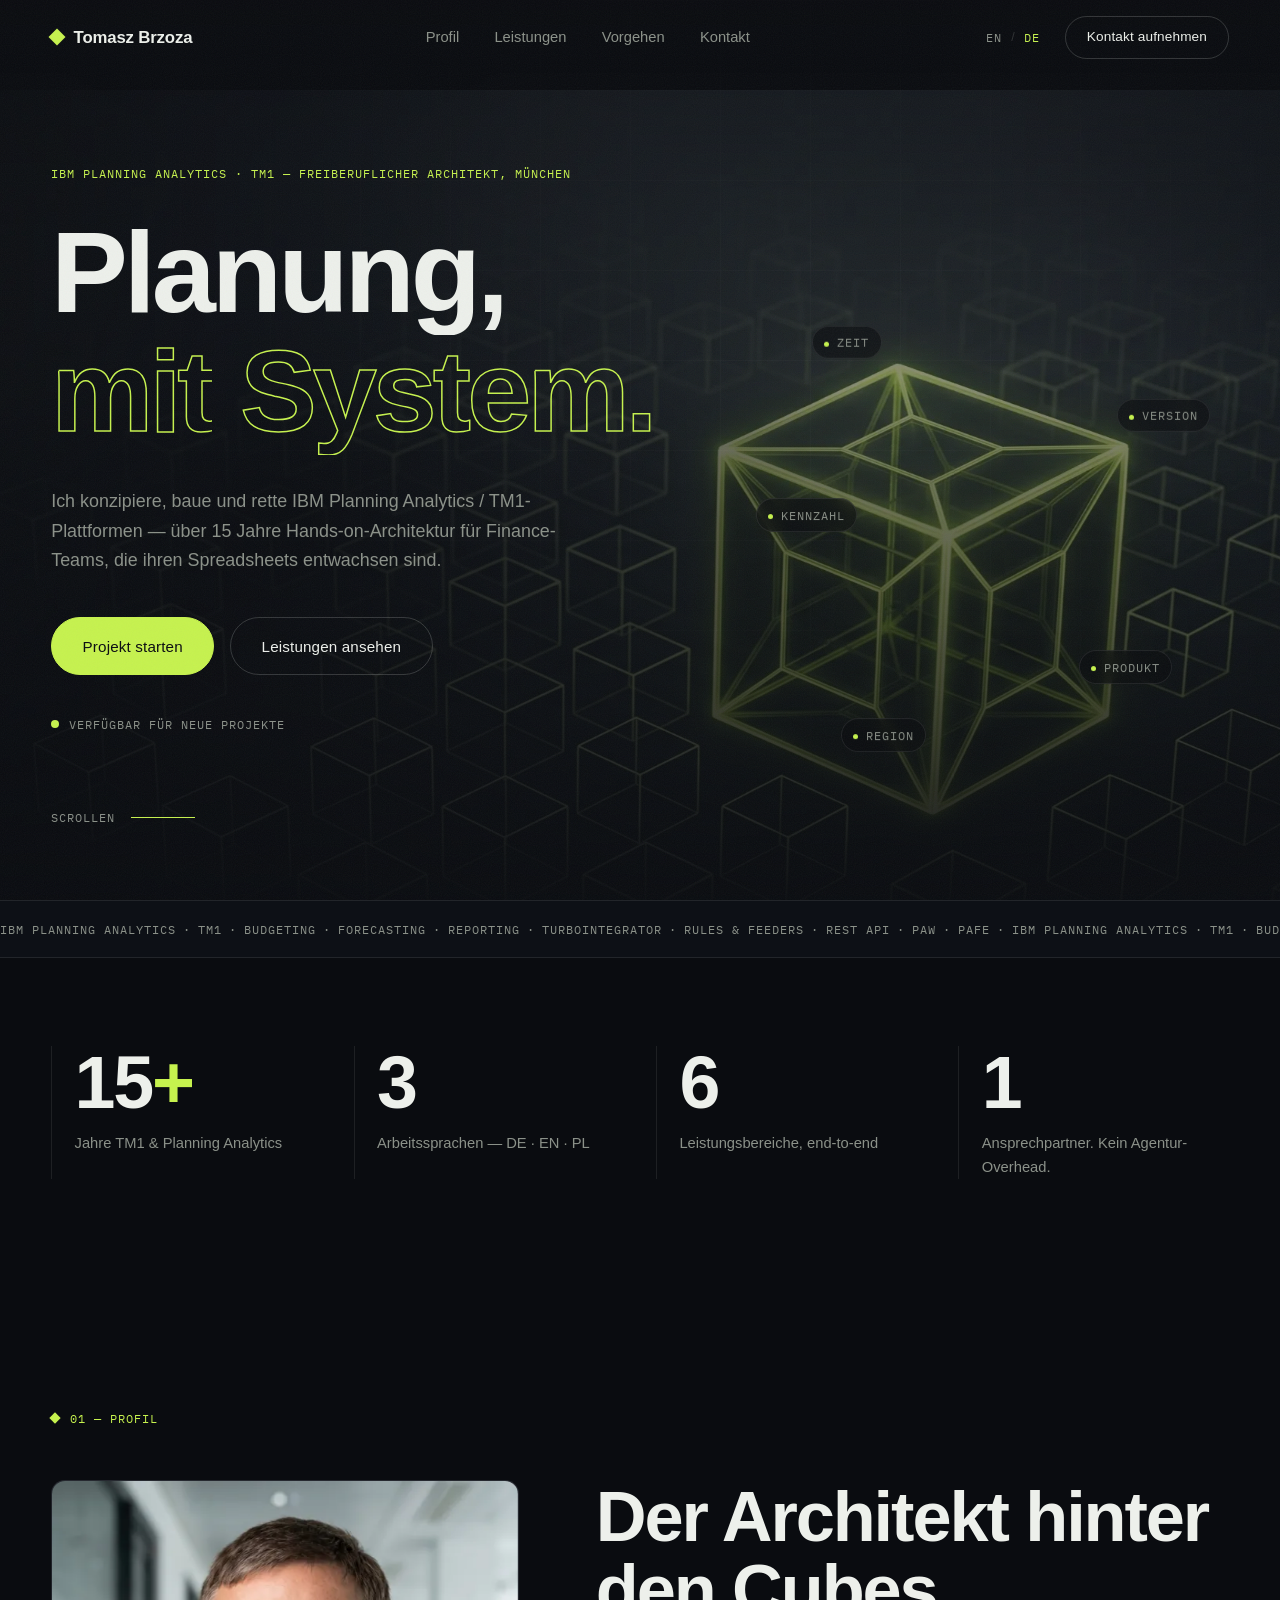
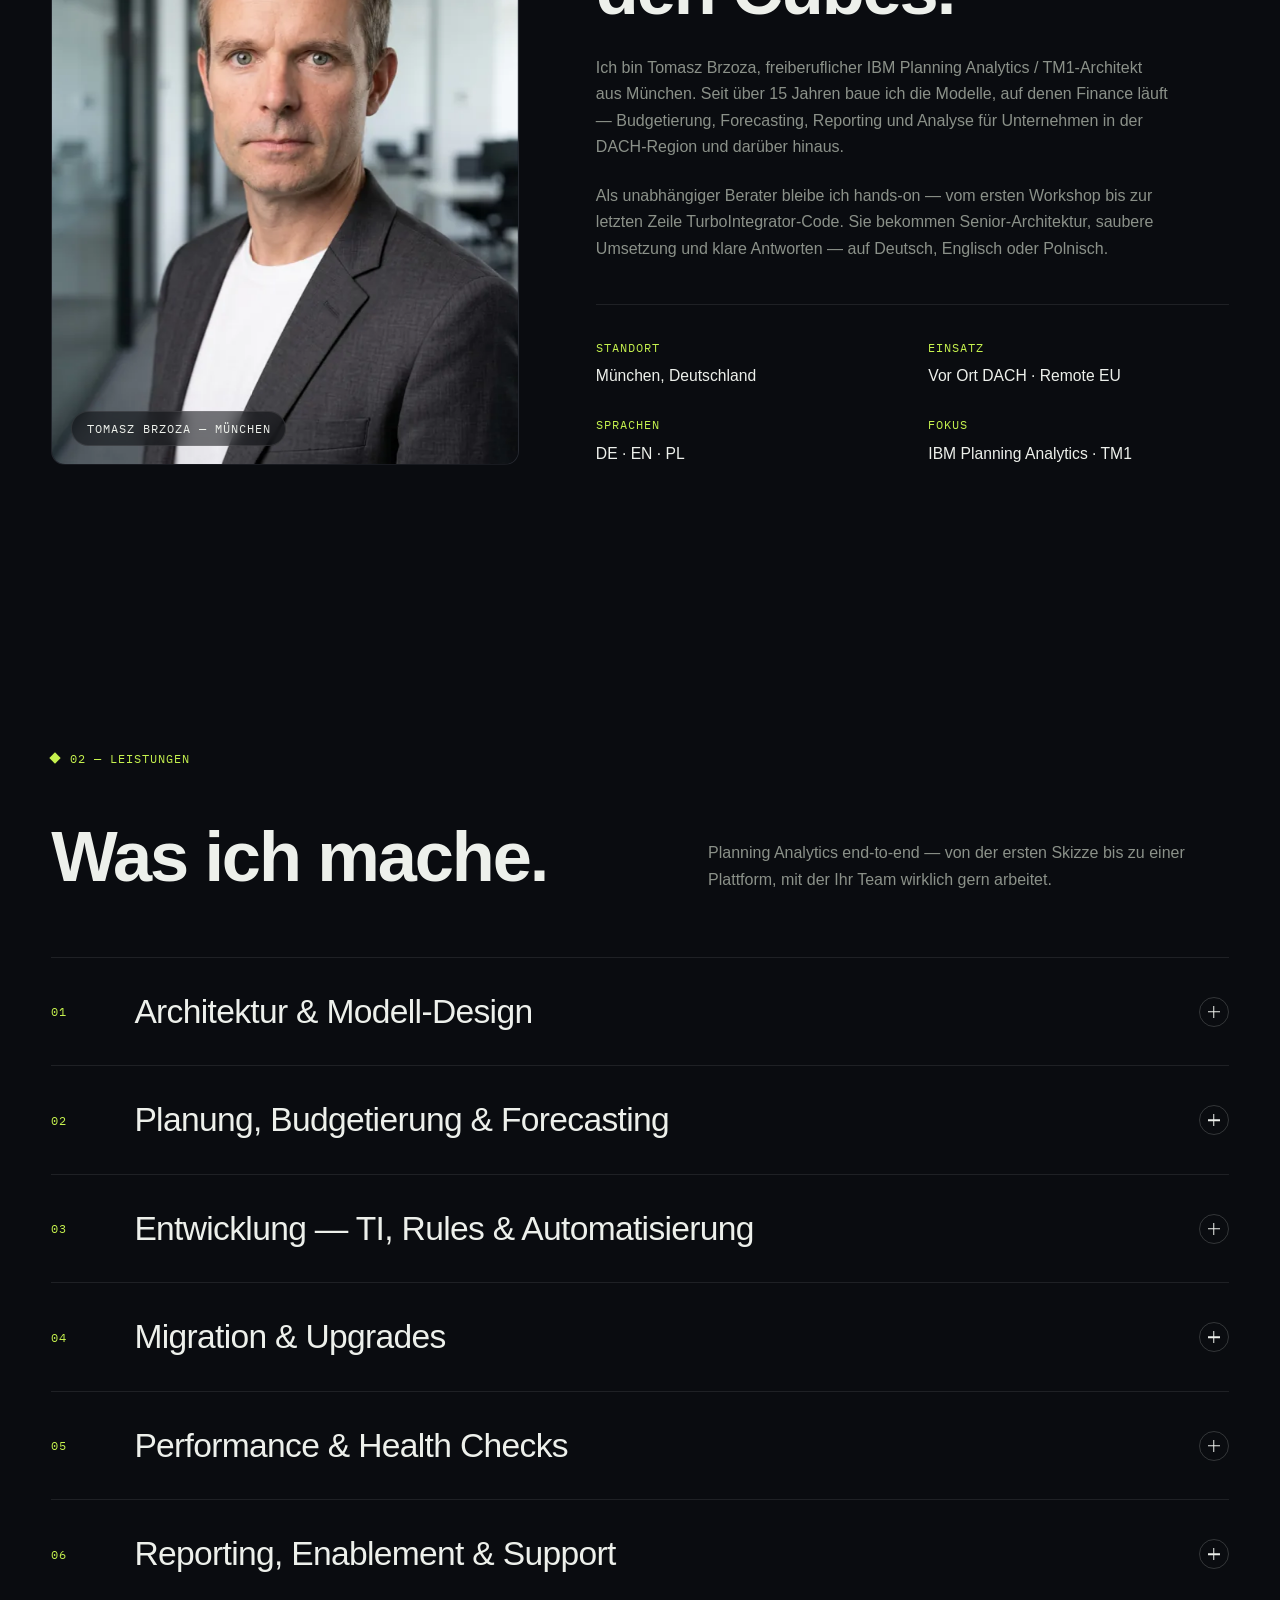
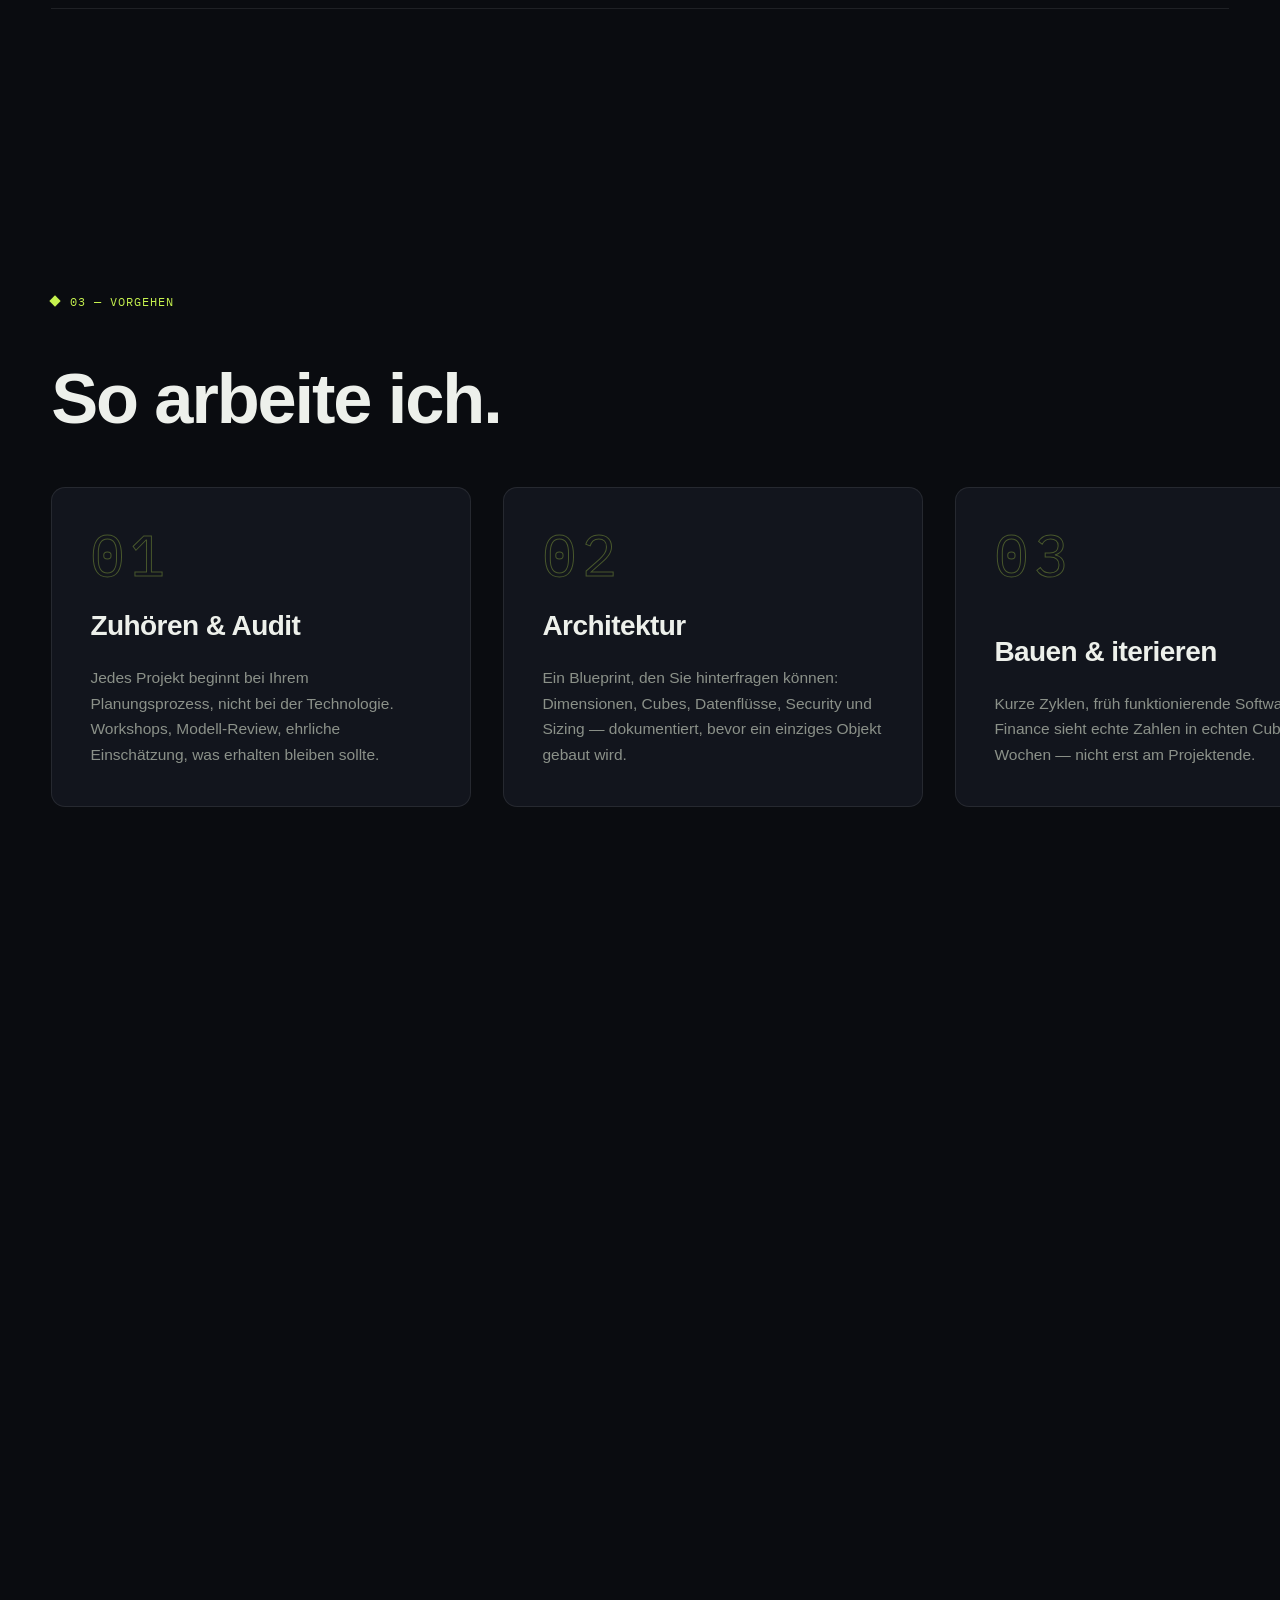
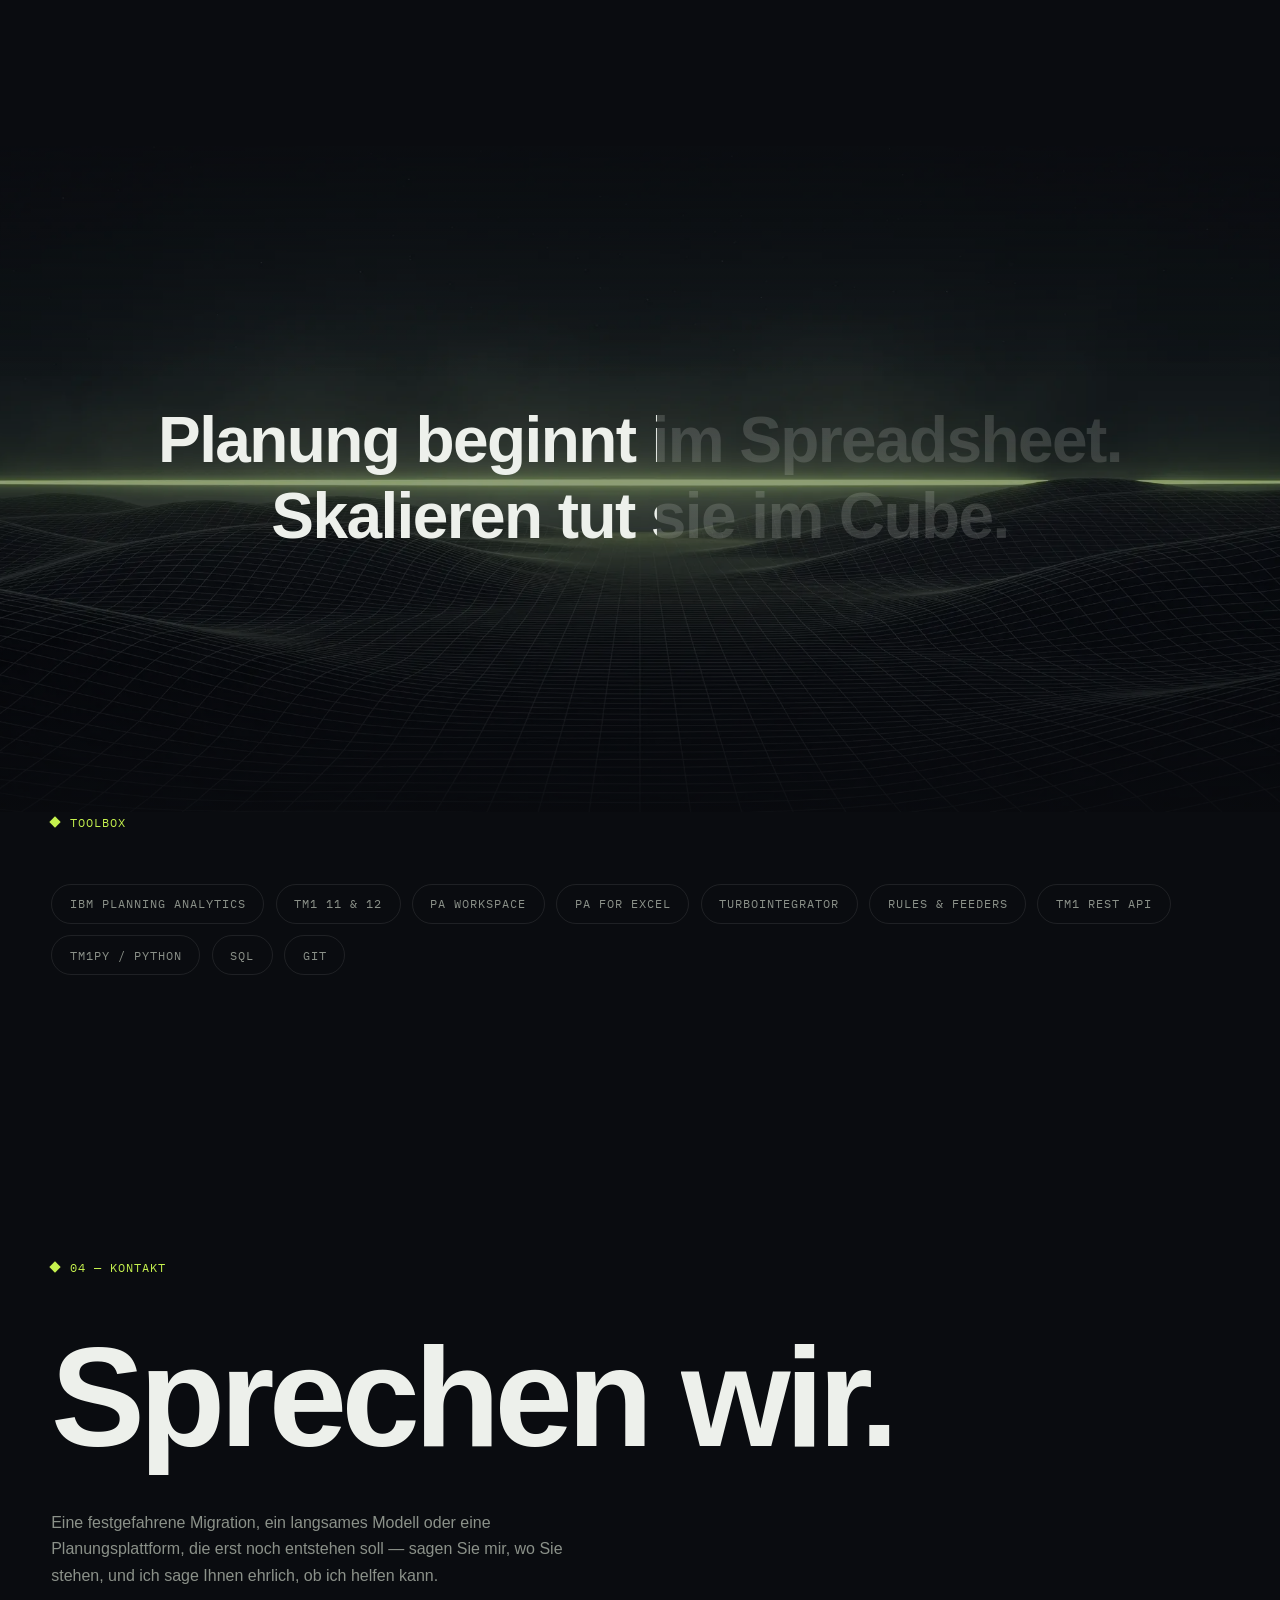
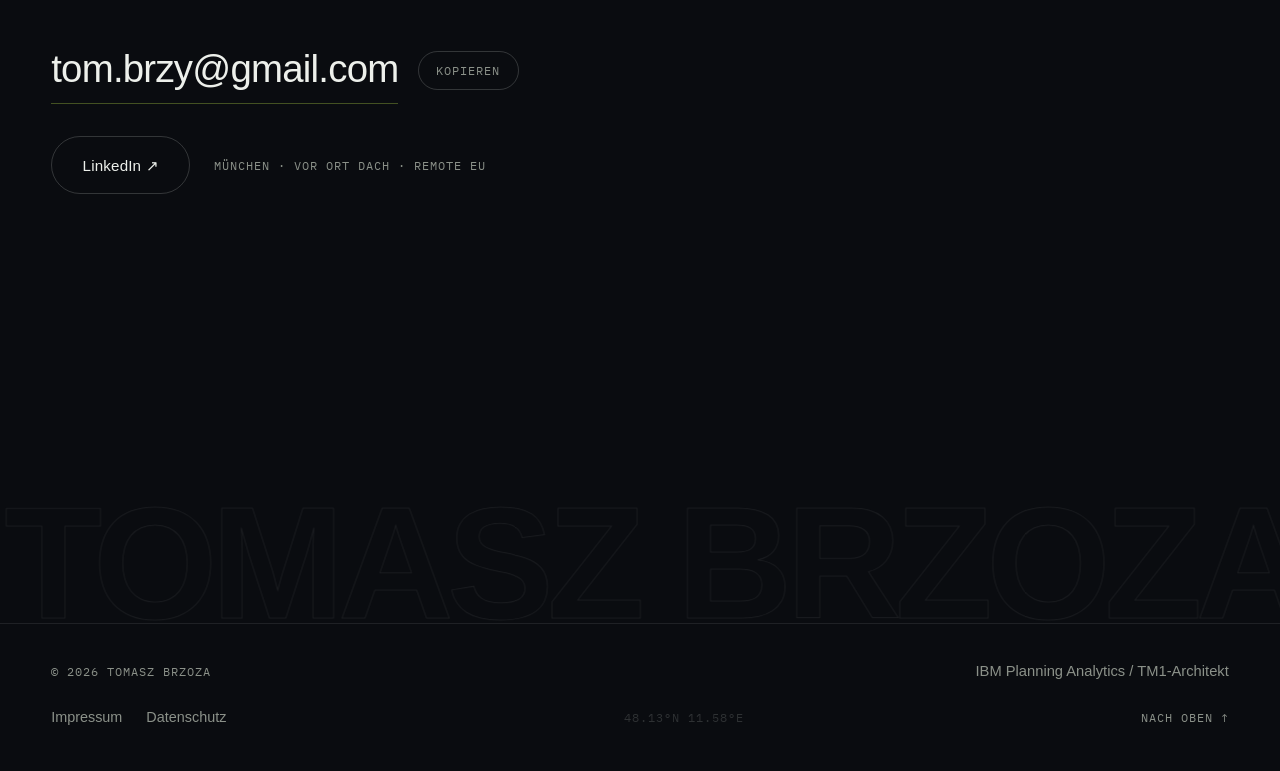
==== de/index.html @ 59d647c7 "Initial commit: bilingual TM1 / Planning Analytics landing page" ====
<!DOCTYPE html>
<html lang="de">
<head>
  <meta charset="UTF-8">
  <meta name="viewport" content="width=device-width, initial-scale=1.0">
  <title>Tomasz Brzoza — IBM Planning Analytics / TM1 Architekt, München</title>
  <meta name="description" content="Freiberuflicher IBM Planning Analytics / TM1 Architekt & Berater in München. 15+ Jahre: Planungs- & Forecasting-Modelle, Migrationen, Performance-Tuning. DE · EN · PL.">
  <meta name="author" content="Tomasz Brzoza">
  <meta name="theme-color" content="#0A0C10">
  <meta name="color-scheme" content="dark">

  <!-- EDIT ME: replace https://your-domain.com with your real domain everywhere
       (this file, de/index.html, sitemap.xml, robots.txt) -->
  <link rel="canonical" href="https://your-domain.com/de/">
  <link rel="alternate" hreflang="en" href="https://your-domain.com/">
  <link rel="alternate" hreflang="de" href="https://your-domain.com/de/">
  <link rel="alternate" hreflang="x-default" href="https://your-domain.com/">

  <!-- Open Graph -->
  <meta property="og:type" content="website">
  <meta property="og:title" content="Tomasz Brzoza — IBM Planning Analytics / TM1 Architekt">
  <meta property="og:description" content="Freiberufliche TM1 / Planning Analytics Architektur, Entwicklung und Rettung. 15+ Jahre, München, DE · EN · PL.">
  <meta property="og:url" content="https://your-domain.com/de/">
  <meta property="og:site_name" content="Tomasz Brzoza — TM1 Consulting">
  <meta property="og:locale" content="de_DE">
  <meta property="og:locale:alternate" content="en_US">
  <meta property="og:image" content="https://your-domain.com/assets/og.jpg">
  <meta name="twitter:card" content="summary_large_image">
  <meta name="twitter:image" content="https://your-domain.com/assets/og.jpg">
  <link rel="preload" as="image" href="../assets/hero-bg.webp?v=3" media="(min-width: 1025px)">
  <link rel="preload" as="image" href="../assets/hero-bg-mobile.webp" media="(max-width: 1024px)">

  <link rel="icon" href="data:image/svg+xml,%3Csvg xmlns='http://www.w3.org/2000/svg' viewBox='0 0 64 64'%3E%3Crect width='64' height='64' rx='12' fill='%230A0C10'/%3E%3Cpath d='M32 12 50 22v20L32 52 14 42V22z' fill='none' stroke='%23C6F24E' stroke-width='3'/%3E%3Cpath d='M14 22l18 10 18-10M32 32v20' fill='none' stroke='%23C6F24E' stroke-width='3'/%3E%3C/svg%3E">

  <!-- Self-hosted fonts — no third-party requests (performance + GDPR) -->
  <link rel="preload" as="font" type="font/woff2" href="../assets/fonts/spacegrotesk-400-latin.woff2" crossorigin>
  <link rel="preload" as="font" type="font/woff2" href="../assets/fonts/inter-400-latin.woff2" crossorigin>
  <link rel="stylesheet" href="../css/fonts.css?v=1">

  <link rel="stylesheet" href="../css/style.css?v=2.2">

  <!-- Structured data for rich results (Google) -->
  <script type="application/ld+json">
  {
    "@context": "https://schema.org",
    "@type": "ProfessionalService",
    "name": "Tomasz Brzoza — IBM Planning Analytics / TM1 Consulting",
    "description": "Freiberufliche IBM Planning Analytics / TM1 Architektur, Entwicklung, Migrationen und Performance-Tuning für Finance-Teams.",
    "email": "mailto:tom.brzy@gmail.com",
    "address": {
      "@type": "PostalAddress",
      "addressLocality": "München",
      "addressCountry": "DE"
    },
    "areaServed": ["DE", "AT", "CH", "EU"],
    "availableLanguage": ["en", "de", "pl"],
    "sameAs": ["https://www.linkedin.com/in/brzoza"],
    "founder": {
      "@type": "Person",
      "name": "Tomasz Brzoza",
      "jobTitle": "IBM Planning Analytics / TM1 Architect",
      "sameAs": "https://www.linkedin.com/in/brzoza"
    },
    "knowsAbout": [
      "IBM Planning Analytics",
      "IBM TM1",
      "Budgeting",
      "Forecasting",
      "Financial Planning",
      "TurboIntegrator",
      "Planning Analytics Workspace",
      "Planning Analytics for Excel"
    ]
  }
  </script>

  <noscript>
    <style>
      #preloader { display: none !important; }
    </style>
  </noscript>
</head>
<body>

  <!-- ===== Preloader ===== -->
  <div id="preloader" aria-hidden="true">
    <div class="pre-inner">
      <span class="pre-name">Tomasz&nbsp;Brzoza</span>
      <span class="pre-count mono" id="preCount">00</span>
    </div>
  </div>

  <a class="skip-link" href="#main">Zum Inhalt springen</a>

  <!-- ===== Header ===== -->
  <header class="site-header" id="siteHeader">
    <a class="logo" href="#top">
      <span class="logo-mark" aria-hidden="true"></span>
      <span class="logo-text">Tomasz&nbsp;Brzoza</span>
    </a>

    <nav class="main-nav" aria-label="Main">
      <a href="#about">Profil</a>
      <a href="#services">Leistungen</a>
      <a href="#approach">Vorgehen</a>
      <a href="#contact">Kontakt</a>
    </nav>

    <div class="header-right">
      <div class="lang" role="group" aria-label="Sprache">
        <a class="lang-btn lang-link" data-lang="en" href="../index.html" hreflang="en" lang="en">EN</a>
        <span class="lang-sep" aria-hidden="true">/</span>
        <a class="lang-btn lang-link" data-lang="de" href="index.html" aria-current="page">DE</a>
      </div>
      <a class="btn btn-small" href="#contact">Kontakt aufnehmen</a>
      <button class="menu-btn" id="menuBtn" type="button" aria-expanded="false" aria-controls="mobileMenu" aria-label="Menü öffnen">
        <span></span><span></span>
      </button>
    </div>
  </header>

  <!-- ===== Mobile menu overlay ===== -->
  <div class="mobile-menu" id="mobileMenu" aria-hidden="true">
    <nav class="mobile-nav" aria-label="Mobile">
      <a href="#about">Profil</a>
      <a href="#services">Leistungen</a>
      <a href="#approach">Vorgehen</a>
      <a href="#contact">Kontakt</a>
    </nav>
    <div class="mobile-menu-foot">
      <div class="lang" role="group" aria-label="Sprache">
        <a class="lang-btn lang-link" data-lang="en" href="../index.html" hreflang="en" lang="en">EN</a>
        <span class="lang-sep" aria-hidden="true">/</span>
        <a class="lang-btn lang-link" data-lang="de" href="index.html" aria-current="page">DE</a>
      </div>
      <a class="mobile-mail mono" href="mailto:tom.brzy@gmail.com">tom.brzy@gmail.com</a>
    </div>
  </div>

  <main id="main">

    <!-- ===== Hero ===== -->
    <section class="hero" id="top">
      <picture class="hero-bg" aria-hidden="true">
        <source media="(max-width: 1024px)" srcset="../assets/hero-bg-mobile.webp">
        <img src="../assets/hero-bg.webp?v=3" alt="" decoding="async">
      </picture>
      <div class="hero-grid" aria-hidden="true"></div>

      <div class="hero-inner">
        <div class="hero-copy">
          <p class="hero-eyebrow mono">IBM Planning Analytics · TM1 — Freiberuflicher Architekt, München</p>

          <h1 class="hero-title">
            <span class="ht-line"><span class="split">Planung,</span></span>
            <span class="ht-line ht-outline"><span class="split">mit System.</span></span>
          </h1>

          <p class="hero-sub">Ich konzipiere, baue und rette IBM Planning Analytics / TM1-Plattformen — über 15 Jahre Hands-on-Architektur für Finance-Teams, die ihren Spreadsheets entwachsen sind.</p>

          <div class="hero-ctas">
            <a class="btn btn-accent" href="#contact">Projekt starten</a>
            <a class="btn" href="#services">Leistungen ansehen</a>
          </div>

          <!-- Availability pill: update or remove as needed -->
          <p class="hero-avail mono"><span class="avail-dot" aria-hidden="true"></span><span>Verfügbar für neue Projekte</span></p>
        </div>

        <div class="hero-visual" aria-hidden="true">
          <span class="dim-label mono dl-1">Zeit</span>
          <span class="dim-label mono dl-2">Version</span>
          <span class="dim-label mono dl-3">Produkt</span>
          <span class="dim-label mono dl-4">Region</span>
          <span class="dim-label mono dl-5">Kennzahl</span>
        </div>
      </div>

      <div class="hero-foot">
        <span class="scroll-hint mono">Scrollen</span>
        <span class="scroll-line" aria-hidden="true"></span>
      </div>
    </section>

    <!-- ===== Marquee ===== -->
    <div class="marquee" aria-hidden="true">
      <div class="marquee-track">
        <span class="marquee-chunk mono">IBM Planning Analytics&ensp;·&ensp;TM1&ensp;·&ensp;Budgeting&ensp;·&ensp;Forecasting&ensp;·&ensp;Reporting&ensp;·&ensp;TurboIntegrator&ensp;·&ensp;Rules &amp; Feeders&ensp;·&ensp;REST API&ensp;·&ensp;PAW&ensp;·&ensp;PAfE&ensp;·&ensp;</span>
        <span class="marquee-chunk mono">IBM Planning Analytics&ensp;·&ensp;TM1&ensp;·&ensp;Budgeting&ensp;·&ensp;Forecasting&ensp;·&ensp;Reporting&ensp;·&ensp;TurboIntegrator&ensp;·&ensp;Rules &amp; Feeders&ensp;·&ensp;REST API&ensp;·&ensp;PAW&ensp;·&ensp;PAfE&ensp;·&ensp;</span>
      </div>
    </div>

    <!-- ===== Stats ===== -->
    <section class="stats">
      <div class="stat" data-reveal>
        <span class="stat-num"><span class="count" data-count="15">0</span><span class="stat-plus">+</span></span>
        <span class="stat-label">Jahre TM1 &amp; Planning Analytics</span>
      </div>
      <div class="stat" data-reveal>
        <span class="stat-num"><span class="count" data-count="3">0</span></span>
        <span class="stat-label">Arbeitssprachen — DE · EN · PL</span>
      </div>
      <div class="stat" data-reveal>
        <span class="stat-num"><span class="count" data-count="6">0</span></span>
        <span class="stat-label">Leistungsbereiche, end-to-end</span>
      </div>
      <div class="stat" data-reveal>
        <span class="stat-num"><span class="count" data-count="1">0</span></span>
        <span class="stat-label">Ansprechpartner. Kein Agentur-Overhead.</span>
      </div>
    </section>

    <!-- ===== About ===== -->
    <section class="about section" id="about">
      <p class="kicker mono" data-reveal><span class="kicker-dot" aria-hidden="true"></span><span>01 — Profil</span></p>

      <div class="about-grid">
        <div class="about-media">
          <!-- EDIT ME: to use your photo instead, swap the src below, e.g. assets/portrait.jpg -->
          <figure class="about-photo img-reveal">
            <img src="../assets/about.webp" alt="Tomasz Brzoza — freiberuflicher IBM Planning Analytics / TM1 Architekt, München" loading="lazy" decoding="async">
            <figcaption class="mono">Tomasz Brzoza — München</figcaption>
          </figure>
        </div>

        <div class="about-copy">
          <h2 class="section-title" data-reveal>Der Architekt hinter den Cubes.</h2>
          <p data-reveal>Ich bin Tomasz Brzoza, freiberuflicher IBM Planning Analytics / TM1-Architekt aus München. Seit über 15 Jahren baue ich die Modelle, auf denen Finance läuft — Budgetierung, Forecasting, Reporting und Analyse für Unternehmen in der DACH-Region und darüber hinaus.</p>
          <p data-reveal>Als unabhängiger Berater bleibe ich hands-on — vom ersten Workshop bis zur letzten Zeile TurboIntegrator-Code. Sie bekommen Senior-Architektur, saubere Umsetzung und klare Antworten — auf Deutsch, Englisch oder Polnisch.</p>

          <dl class="facts" data-reveal>
            <div class="fact">
              <dt class="mono">Standort</dt>
              <dd>München, Deutschland</dd>
            </div>
            <div class="fact">
              <dt class="mono">Einsatz</dt>
              <dd>Vor Ort DACH · Remote EU</dd>
            </div>
            <div class="fact">
              <dt class="mono">Sprachen</dt>
              <dd>DE · EN · PL</dd>
            </div>
            <div class="fact">
              <dt class="mono">Fokus</dt>
              <dd>IBM Planning Analytics · TM1</dd>
            </div>
          </dl>
        </div>
      </div>
    </section>

    <!-- ===== Services ===== -->
    <section class="services section" id="services">
      <p class="kicker mono" data-reveal><span class="kicker-dot" aria-hidden="true"></span><span>02 — Leistungen</span></p>
      <div class="section-head">
        <h2 class="section-title" data-reveal>Was ich mache.</h2>
        <p class="section-sub" data-reveal>Planning Analytics end-to-end — von der ersten Skizze bis zu einer Plattform, mit der Ihr Team wirklich gern arbeitet.</p>
      </div>

      <ul class="svc-list">
        <li class="svc" data-reveal data-img="../assets/svc-architecture.webp">
          <button class="svc-head" type="button" aria-expanded="false">
            <span class="svc-num mono">01</span>
            <span class="svc-title">Architektur &amp; Modell-Design</span>
            <span class="svc-icon" aria-hidden="true"></span>
          </button>
          <div class="svc-body">
            <div class="svc-body-inner">
              <p>Dimensionales Design, Cube-Architektur, Datenflüsse und Integrations-Blueprints. Ein Modell, das abbildet, wie Ihr Unternehmen wirklich plant — und auch Jahre später wartbar bleibt.</p>
              <p class="svc-tags mono">Cube-Design · Dimensionen · Datenflüsse</p>
            </div>
          </div>
        </li>

        <li class="svc" data-reveal data-img="../assets/svc-planning.webp">
          <button class="svc-head" type="button" aria-expanded="false">
            <span class="svc-num mono">02</span>
            <span class="svc-title">Planung, Budgetierung &amp; Forecasting</span>
            <span class="svc-icon" aria-hidden="true"></span>
          </button>
          <div class="svc-body">
            <div class="svc-body-inner">
              <p>Treiberbasierte Planung, Rolling Forecasts, Top-down-/Bottom-up-Workflows, Szenario- und Versionsmanagement für echte Planungszyklen.</p>
              <p class="svc-tags mono">Treiberbasiert · Rolling Forecast · Szenarien</p>
            </div>
          </div>
        </li>

        <li class="svc" data-reveal data-img="../assets/svc-development.webp">
          <button class="svc-head" type="button" aria-expanded="false">
            <span class="svc-num mono">03</span>
            <span class="svc-title">Entwicklung — TI, Rules &amp; Automatisierung</span>
            <span class="svc-icon" aria-hidden="true"></span>
          </button>
          <div class="svc-body">
            <div class="svc-body-inner">
              <p>TurboIntegrator-Prozesse, Rules und Feeder, TM1 REST API und TM1py-Automatisierung. Robust, dokumentiert, getestet — keine Blackbox.</p>
              <p class="svc-tags mono">TurboIntegrator · Rules &amp; Feeder · REST API</p>
            </div>
          </div>
        </li>

        <li class="svc" data-reveal data-img="../assets/svc-migration.webp">
          <button class="svc-head" type="button" aria-expanded="false">
            <span class="svc-num mono">04</span>
            <span class="svc-title">Migration &amp; Upgrades</span>
            <span class="svc-icon" aria-hidden="true"></span>
          </button>
          <div class="svc-body">
            <div class="svc-body-inner">
              <p>Von TM1 zu Planning Analytics, von on-premises in die Cloud, von Perspectives zu PAfE. Ein klarer Migrationspfad — ohne Datenverlust, ohne Stillstand in der Planung.</p>
              <p class="svc-tags mono">PA on Cloud · PAW · PAfE</p>
            </div>
          </div>
        </li>

        <li class="svc" data-reveal data-img="../assets/svc-performance.webp">
          <button class="svc-head" type="button" aria-expanded="false">
            <span class="svc-num mono">05</span>
            <span class="svc-title">Performance &amp; Health Checks</span>
            <span class="svc-icon" aria-hidden="true"></span>
          </button>
          <div class="svc-body">
            <div class="svc-body-inner">
              <p>Langsame Cubes, speicherhungrige Feeder, endlose TI-Ketten — auditiert, profiliert, behoben. Oft braucht das Modell keinen Neubau, sondern einen Spezialisten.</p>
              <p class="svc-tags mono">Feeder-Tuning · Query-Performance · Audit</p>
            </div>
          </div>
        </li>

        <li class="svc" data-reveal data-img="../assets/svc-reporting.webp">
          <button class="svc-head" type="button" aria-expanded="false">
            <span class="svc-num mono">06</span>
            <span class="svc-title">Reporting, Enablement &amp; Support</span>
            <span class="svc-icon" aria-hidden="true"></span>
          </button>
          <div class="svc-body">
            <div class="svc-body-inner">
              <p>Workspace-Dashboards, Excel-Reporting mit PAfE, Admin-Coaching und Übergabe. Ich baue Plattformen, die Ihr Team selbst betreiben kann — und bleibe erreichbar, wenn es darauf ankommt.</p>
              <p class="svc-tags mono">PAW-Dashboards · Training · Support</p>
            </div>
          </div>
        </li>
      </ul>
    </section>

    <!-- ===== Approach (pinned horizontal on desktop) ===== -->
    <section class="approach section" id="approach">
      <div class="apr-head">
        <p class="kicker mono" data-reveal><span class="kicker-dot" aria-hidden="true"></span><span>03 — Vorgehen</span></p>
        <h2 class="section-title" data-reveal>So arbeite ich.</h2>
      </div>

      <div class="apr-wrap">
        <div class="apr-track" id="aprTrack">
          <article class="apr-card">
            <span class="apr-num mono" aria-hidden="true">01</span>
            <h3>Zuhören &amp; Audit</h3>
            <p>Jedes Projekt beginnt bei Ihrem Planungsprozess, nicht bei der Technologie. Workshops, Modell-Review, ehrliche Einschätzung, was erhalten bleiben sollte.</p>
          </article>
          <article class="apr-card">
            <span class="apr-num mono" aria-hidden="true">02</span>
            <h3>Architektur</h3>
            <p>Ein Blueprint, den Sie hinterfragen können: Dimensionen, Cubes, Datenflüsse, Security und Sizing — dokumentiert, bevor ein einziges Objekt gebaut wird.</p>
          </article>
          <article class="apr-card">
            <span class="apr-num mono" aria-hidden="true">03</span>
            <h3>Bauen &amp; iterieren</h3>
            <p>Kurze Zyklen, früh funktionierende Software. Finance sieht echte Zahlen in echten Cubes nach Wochen — nicht erst am Projektende.</p>
          </article>
          <article class="apr-card">
            <span class="apr-num mono" aria-hidden="true">04</span>
            <h3>Befähigen &amp; übergeben</h3>
            <p>Dokumentation, Training und Admin-Coaching. Erfolg heißt: Ihr Team betreibt die Plattform selbstständig — und ich bin einen Anruf entfernt.</p>
          </article>
        </div>
      </div>
    </section>

    <!-- ===== Quote ===== -->
    <section class="quote">
      <div class="quote-bg" aria-hidden="true"><img src="../assets/quote-bg.webp" alt="" loading="lazy" decoding="async"></div>
      <p class="quote-text">Planung beginnt im Spreadsheet. Skalieren tut sie im Cube.</p>
    </section>

    <!-- ===== Toolbox ===== -->
    <section class="stack section">
      <p class="kicker mono" data-reveal><span class="kicker-dot" aria-hidden="true"></span><span>Toolbox</span></p>
      <ul class="chips">
        <li class="chip mono">IBM Planning Analytics</li>
        <li class="chip mono">TM1 11 &amp; 12</li>
        <li class="chip mono">PA Workspace</li>
        <li class="chip mono">PA for Excel</li>
        <li class="chip mono">TurboIntegrator</li>
        <li class="chip mono">Rules &amp; Feeders</li>
        <li class="chip mono">TM1 REST API</li>
        <li class="chip mono">TM1py / Python</li>
        <li class="chip mono">SQL</li>
        <li class="chip mono">Git</li>
      </ul>
    </section>

    <!-- ===== Contact ===== -->
    <section class="contact section" id="contact">
      <p class="kicker mono" data-reveal><span class="kicker-dot" aria-hidden="true"></span><span>04 — Kontakt</span></p>

      <h2 class="contact-title">
        <span class="ht-line"><span class="split">Sprechen wir.</span></span>
      </h2>

      <p class="contact-sub" data-reveal>Eine festgefahrene Migration, ein langsames Modell oder eine Planungsplattform, die erst noch entstehen soll — sagen Sie mir, wo Sie stehen, und ich sage Ihnen ehrlich, ob ich helfen kann.</p>

      <div class="contact-actions" data-reveal>
        <!-- EDIT ME: swap in a business address if you prefer -->
        <a class="contact-mail" href="mailto:tom.brzy@gmail.com">tom.brzy@gmail.com</a>
        <button class="copy-chip mono" type="button" data-copy="tom.brzy@gmail.com">Kopieren</button>
      </div>

      <div class="contact-links" data-reveal>
        <a class="btn" href="https://www.linkedin.com/in/brzoza" target="_blank" rel="noopener noreferrer">LinkedIn ↗</a>
        <span class="contact-loc mono">München · vor Ort DACH · remote EU</span>
      </div>
    </section>
  </main>

  <!-- ===== Footer ===== -->
  <div class="footer-word-wrap" aria-hidden="true">
    <div class="footer-word">TOMASZ&nbsp;BRZOZA</div>
  </div>
  <footer class="site-footer">
    <div class="footer-top">
      <span class="mono">© <span id="year">2026</span> Tomasz Brzoza</span>
      <span class="footer-role">IBM Planning Analytics / TM1-Architekt</span>
    </div>
    <div class="footer-bottom">
      <div class="footer-legal">
        <a href="../legal.html">Impressum</a>
        <a href="../legal.html#privacy">Datenschutz</a>
      </div>
      <span class="footer-geo mono">48.13°N 11.58°E</span>
      <button class="to-top mono" id="toTop" type="button">Nach oben ↑</button>
    </div>
  </footer>

  <!-- Toast -->
  <div class="toast mono" id="toast" role="status" aria-live="polite"></div>

  <!-- ===== Scripts (self-hosted, pinned versions) ===== -->
  <script src="../js/vendor/gsap.min.js"></script>
  <script src="../js/vendor/ScrollTrigger.min.js"></script>
  <script src="../js/vendor/lenis.min.js"></script>
  <script src="../js/main.js?v=2.3"></script>
</body>
</html>
---- css/fonts.css ----
/* Self-hosted Google Fonts (latin + latin-ext) — no third-party requests */
@font-face {
  font-family: 'IBM Plex Mono';
  font-style: normal;
  font-weight: 400;
  font-display: swap;
  src: url(../assets/fonts/ibmplexmono-400-latin-ext.woff2) format('woff2');
  unicode-range: U+0100-02BA, U+02BD-02C5, U+02C7-02CC, U+02CE-02D7, U+02DD-02FF, U+0304, U+0308, U+0329, U+1D00-1DBF, U+1E00-1E9F, U+1EF2-1EFF, U+2020, U+20A0-20AB, U+20AD-20C0, U+2113, U+2C60-2C7F, U+A720-A7FF;
}
@font-face {
  font-family: 'IBM Plex Mono';
  font-style: normal;
  font-weight: 400;
  font-display: swap;
  src: url(../assets/fonts/ibmplexmono-400-latin.woff2) format('woff2');
  unicode-range: U+0000-00FF, U+0131, U+0152-0153, U+02BB-02BC, U+02C6, U+02DA, U+02DC, U+0304, U+0308, U+0329, U+2000-206F, U+20AC, U+2122, U+2191, U+2193, U+2212, U+2215, U+FEFF, U+FFFD;
}
@font-face {
  font-family: 'IBM Plex Mono';
  font-style: normal;
  font-weight: 500;
  font-display: swap;
  src: url(../assets/fonts/ibmplexmono-500-latin-ext.woff2) format('woff2');
  unicode-range: U+0100-02BA, U+02BD-02C5, U+02C7-02CC, U+02CE-02D7, U+02DD-02FF, U+0304, U+0308, U+0329, U+1D00-1DBF, U+1E00-1E9F, U+1EF2-1EFF, U+2020, U+20A0-20AB, U+20AD-20C0, U+2113, U+2C60-2C7F, U+A720-A7FF;
}
@font-face {
  font-family: 'IBM Plex Mono';
  font-style: normal;
  font-weight: 500;
  font-display: swap;
  src: url(../assets/fonts/ibmplexmono-500-latin.woff2) format('woff2');
  unicode-range: U+0000-00FF, U+0131, U+0152-0153, U+02BB-02BC, U+02C6, U+02DA, U+02DC, U+0304, U+0308, U+0329, U+2000-206F, U+20AC, U+2122, U+2191, U+2193, U+2212, U+2215, U+FEFF, U+FFFD;
}
@font-face {
  font-family: 'Inter';
  font-style: normal;
  font-weight: 400;
  font-display: swap;
  src: url(../assets/fonts/inter-400-latin-ext.woff2) format('woff2');
  unicode-range: U+0100-02BA, U+02BD-02C5, U+02C7-02CC, U+02CE-02D7, U+02DD-02FF, U+0304, U+0308, U+0329, U+1D00-1DBF, U+1E00-1E9F, U+1EF2-1EFF, U+2020, U+20A0-20AB, U+20AD-20C0, U+2113, U+2C60-2C7F, U+A720-A7FF;
}
@font-face {
  font-family: 'Inter';
  font-style: normal;
  font-weight: 400;
  font-display: swap;
  src: url(../assets/fonts/inter-400-latin.woff2) format('woff2');
  unicode-range: U+0000-00FF, U+0131, U+0152-0153, U+02BB-02BC, U+02C6, U+02DA, U+02DC, U+0304, U+0308, U+0329, U+2000-206F, U+20AC, U+2122, U+2191, U+2193, U+2212, U+2215, U+FEFF, U+FFFD;
}
@font-face {
  font-family: 'Inter';
  font-style: normal;
  font-weight: 500;
  font-display: swap;
  src: url(../assets/fonts/inter-400-latin-ext.woff2) format('woff2');
  unicode-range: U+0100-02BA, U+02BD-02C5, U+02C7-02CC, U+02CE-02D7, U+02DD-02FF, U+0304, U+0308, U+0329, U+1D00-1DBF, U+1E00-1E9F, U+1EF2-1EFF, U+2020, U+20A0-20AB, U+20AD-20C0, U+2113, U+2C60-2C7F, U+A720-A7FF;
}
@font-face {
  font-family: 'Inter';
  font-style: normal;
  font-weight: 500;
  font-display: swap;
  src: url(../assets/fonts/inter-400-latin.woff2) format('woff2');
  unicode-range: U+0000-00FF, U+0131, U+0152-0153, U+02BB-02BC, U+02C6, U+02DA, U+02DC, U+0304, U+0308, U+0329, U+2000-206F, U+20AC, U+2122, U+2191, U+2193, U+2212, U+2215, U+FEFF, U+FFFD;
}
@font-face {
  font-family: 'Space Grotesk';
  font-style: normal;
  font-weight: 400;
  font-display: swap;
  src: url(../assets/fonts/spacegrotesk-400-latin-ext.woff2) format('woff2');
  unicode-range: U+0100-02BA, U+02BD-02C5, U+02C7-02CC, U+02CE-02D7, U+02DD-02FF, U+0304, U+0308, U+0329, U+1D00-1DBF, U+1E00-1E9F, U+1EF2-1EFF, U+2020, U+20A0-20AB, U+20AD-20C0, U+2113, U+2C60-2C7F, U+A720-A7FF;
}
@font-face {
  font-family: 'Space Grotesk';
  font-style: normal;
  font-weight: 400;
  font-display: swap;
  src: url(../assets/fonts/spacegrotesk-400-latin.woff2) format('woff2');
  unicode-range: U+0000-00FF, U+0131, U+0152-0153, U+02BB-02BC, U+02C6, U+02DA, U+02DC, U+0304, U+0308, U+0329, U+2000-206F, U+20AC, U+2122, U+2191, U+2193, U+2212, U+2215, U+FEFF, U+FFFD;
}
@font-face {
  font-family: 'Space Grotesk';
  font-style: normal;
  font-weight: 500;
  font-display: swap;
  src: url(../assets/fonts/spacegrotesk-400-latin-ext.woff2) format('woff2');
  unicode-range: U+0100-02BA, U+02BD-02C5, U+02C7-02CC, U+02CE-02D7, U+02DD-02FF, U+0304, U+0308, U+0329, U+1D00-1DBF, U+1E00-1E9F, U+1EF2-1EFF, U+2020, U+20A0-20AB, U+20AD-20C0, U+2113, U+2C60-2C7F, U+A720-A7FF;
}
@font-face {
  font-family: 'Space Grotesk';
  font-style: normal;
  font-weight: 500;
  font-display: swap;
  src: url(../assets/fonts/spacegrotesk-400-latin.woff2) format('woff2');
  unicode-range: U+0000-00FF, U+0131, U+0152-0153, U+02BB-02BC, U+02C6, U+02DA, U+02DC, U+0304, U+0308, U+0329, U+2000-206F, U+20AC, U+2122, U+2191, U+2193, U+2212, U+2215, U+FEFF, U+FFFD;
}
@font-face {
  font-family: 'Space Grotesk';
  font-style: normal;
  font-weight: 600;
  font-display: swap;
  src: url(../assets/fonts/spacegrotesk-400-latin-ext.woff2) format('woff2');
  unicode-range: U+0100-02BA, U+02BD-02C5, U+02C7-02CC, U+02CE-02D7, U+02DD-02FF, U+0304, U+0308, U+0329, U+1D00-1DBF, U+1E00-1E9F, U+1EF2-1EFF, U+2020, U+20A0-20AB, U+20AD-20C0, U+2113, U+2C60-2C7F, U+A720-A7FF;
}
@font-face {
  font-family: 'Space Grotesk';
  font-style: normal;
  font-weight: 600;
  font-display: swap;
  src: url(../assets/fonts/spacegrotesk-400-latin.woff2) format('woff2');
  unicode-range: U+0000-00FF, U+0131, U+0152-0153, U+02BB-02BC, U+02C6, U+02DA, U+02DC, U+0304, U+0308, U+0329, U+2000-206F, U+20AC, U+2122, U+2191, U+2193, U+2212, U+2215, U+FEFF, U+FFFD;
}
@font-face {
  font-family: 'Space Grotesk';
  font-style: normal;
  font-weight: 700;
  font-display: swap;
  src: url(../assets/fonts/spacegrotesk-400-latin-ext.woff2) format('woff2');
  unicode-range: U+0100-02BA, U+02BD-02C5, U+02C7-02CC, U+02CE-02D7, U+02DD-02FF, U+0304, U+0308, U+0329, U+1D00-1DBF, U+1E00-1E9F, U+1EF2-1EFF, U+2020, U+20A0-20AB, U+20AD-20C0, U+2113, U+2C60-2C7F, U+A720-A7FF;
}
@font-face {
  font-family: 'Space Grotesk';
  font-style: normal;
  font-weight: 700;
  font-display: swap;
  src: url(../assets/fonts/spacegrotesk-400-latin.woff2) format('woff2');
  unicode-range: U+0000-00FF, U+0131, U+0152-0153, U+02BB-02BC, U+02C6, U+02DA, U+02DC, U+0304, U+0308, U+0329, U+2000-206F, U+20AC, U+2122, U+2191, U+2193, U+2212, U+2215, U+FEFF, U+FFFD;
}
---- css/style.css ----
/* ==========================================================================
   Tomasz Brzoza — IBM Planning Analytics / TM1 Architect
   Pure CSS, no build step. Design system + layout + components.
   ========================================================================== */

/* ---------- Tokens ---------- */
:root {
  --bg: #0A0C10;
  --bg-2: #0D1016;
  --surface: #12151D;
  --line: rgba(237, 240, 235, 0.09);
  --line-strong: rgba(237, 240, 235, 0.18);
  --text: #EDF0EB;
  --muted: #8B9189;
  --muted-2: rgba(237, 240, 235, 0.16);
  --accent: #C6F24E;
  --accent-dim: rgba(198, 242, 78, 0.12);
  --accent-line: rgba(198, 242, 78, 0.30);

  --font-display: "Space Grotesk", sans-serif;
  --font-body: "Inter", sans-serif;
  --font-mono: "IBM Plex Mono", monospace;

  --pad: clamp(1.25rem, 4vw, 4rem);
  --header-h: 76px;
  --radius: 14px;
  --cube: clamp(180px, 22vw, 300px);
}

/* ---------- Reset / base ---------- */
*, *::before, *::after { box-sizing: border-box; margin: 0; padding: 0; }

html {
  -webkit-text-size-adjust: 100%;
}

/* Native smooth scrolling ONLY as a fallback when Lenis is not running —
   the two must never be active at the same time (causes rubber-band jank). */
html.no-lenis { scroll-behavior: smooth; }

/* Lenis recommended styles */
html.lenis, html.lenis body { height: auto; }
.lenis.lenis-smooth { scroll-behavior: auto !important; }
.lenis { scroll-behavior: auto !important; }
.lenis.lenis-smooth [data-lenis-prevent] { overscroll-behavior: contain; }
.lenis.lenis-stopped { overflow: hidden; }

body {
  background: var(--bg);
  color: var(--text);
  font-family: var(--font-body);
  font-size: 1rem;
  line-height: 1.65;
  overflow-x: hidden;
  min-height: 100vh;
}

/* Film-grain noise overlay */
body::after {
  content: "";
  position: fixed;
  inset: 0;
  z-index: 2000;
  pointer-events: none;
  opacity: 0.05;
  background-image: url("data:image/svg+xml,%3Csvg xmlns='http://www.w3.org/2000/svg' width='128' height='128'%3E%3Cfilter id='n'%3E%3CfeTurbulence type='fractalNoise' baseFrequency='0.9' numOctaves='2' stitchTiles='stitch'/%3E%3C/filter%3E%3Crect width='128' height='128' filter='url(%23n)'/%3E%3C/svg%3E");
}

img { max-width: 100%; display: block; }
a { color: inherit; text-decoration: none; }
button { font: inherit; color: inherit; background: none; border: 0; cursor: pointer; }
ul { list-style: none; }

.mono {
  font-family: var(--font-mono);
  font-size: 0.78rem;
  letter-spacing: 0.08em;
  text-transform: uppercase;
}

::selection { background: var(--accent); color: var(--bg); }

/* Subtle scrollbar */
::-webkit-scrollbar { width: 10px; }
::-webkit-scrollbar-track { background: var(--bg); }
::-webkit-scrollbar-thumb { background: #22262f; border-radius: 5px; }
::-webkit-scrollbar-thumb:hover { background: #2e333e; }

.skip-link {
  position: fixed;
  top: -100px;
  left: 1rem;
  z-index: 3000;
  background: var(--accent);
  color: var(--bg);
  padding: 0.6rem 1rem;
  border-radius: 8px;
  font-weight: 600;
  transition: top 0.2s;
}
.skip-link:focus { top: 1rem; }

:focus-visible {
  outline: 2px solid var(--accent);
  outline-offset: 3px;
  border-radius: 2px;
}

section { scroll-margin-top: calc(var(--header-h) + 16px); }

/* ---------- Preloader ---------- */
#preloader {
  position: fixed;
  inset: 0;
  z-index: 4000;
  background: var(--bg);
  display: flex;
  align-items: flex-end;
}
.pre-inner {
  width: 100%;
  display: flex;
  align-items: baseline;
  justify-content: space-between;
  padding: var(--pad);
}
.pre-name {
  font-family: var(--font-display);
  font-weight: 600;
  font-size: clamp(1.1rem, 2.4vw, 1.6rem);
  letter-spacing: -0.02em;
}
.pre-count {
  font-size: clamp(3rem, 10vw, 7rem);
  line-height: 1;
  color: var(--accent);
}

/* ---------- Header ---------- */
.site-header {
  position: fixed;
  top: 0; left: 0; right: 0;
  z-index: 1000;
  height: var(--header-h);
  display: flex;
  align-items: center;
  justify-content: space-between;
  gap: 2rem;
  padding: 0 var(--pad);
  transition: background 0.35s ease, border-color 0.35s ease, backdrop-filter 0.35s ease;
  border-bottom: 1px solid transparent;
}
.site-header.is-scrolled {
  background: rgba(10, 12, 16, 0.72);
  backdrop-filter: blur(14px);
  -webkit-backdrop-filter: blur(14px);
  border-bottom-color: var(--line);
}

.logo {
  display: flex;
  align-items: center;
  gap: 0.65rem;
  font-family: var(--font-display);
  font-weight: 600;
  font-size: 1.05rem;
  letter-spacing: -0.01em;
  white-space: nowrap;
}
.logo-mark {
  width: 12px; height: 12px;
  background: var(--accent);
  display: inline-block;
  transform: rotate(45deg);
  transition: transform 0.4s cubic-bezier(0.22, 1, 0.36, 1);
}
.logo:hover .logo-mark { transform: rotate(225deg); }

.main-nav { display: flex; gap: 2.2rem; }
.main-nav a {
  font-size: 0.92rem;
  color: var(--muted);
  position: relative;
  transition: color 0.25s;
  padding: 0.4rem 0;
}
.main-nav a::after {
  content: "";
  position: absolute;
  left: 0; bottom: 0;
  width: 100%; height: 1px;
  background: var(--accent);
  transform: scaleX(0);
  transform-origin: right;
  transition: transform 0.35s cubic-bezier(0.22, 1, 0.36, 1);
}
.main-nav a:hover, .main-nav a.is-active { color: var(--text); }
.main-nav a:hover::after, .main-nav a.is-active::after {
  transform: scaleX(1);
  transform-origin: left;
}

.header-right { display: flex; align-items: center; gap: 1.4rem; }

.lang { display: flex; align-items: center; gap: 0.45rem; }
.lang-btn {
  font-family: var(--font-mono);
  font-size: 0.78rem;
  letter-spacing: 0.08em;
  color: var(--muted);
  padding: 0.3rem 0.15rem;
  transition: color 0.25s;
}
.lang-btn[aria-current="page"] { color: var(--accent); }
.lang-btn:hover { color: var(--text); }
.lang-sep { color: var(--muted-2); font-size: 0.78rem; }

/* ---------- Buttons ---------- */
.btn {
  display: inline-flex;
  align-items: center;
  justify-content: center;
  gap: 0.5rem;
  padding: 0.95rem 1.9rem;
  border: 1px solid var(--line-strong);
  border-radius: 100px;
  font-family: var(--font-display);
  font-weight: 500;
  font-size: 0.95rem;
  letter-spacing: 0.01em;
  position: relative;
  overflow: hidden;
  white-space: nowrap;
  transition: color 0.35s ease, border-color 0.35s ease;
  isolation: isolate;
}
.btn::before {
  content: "";
  position: absolute;
  inset: 0;
  z-index: -1;
  background: var(--text);
  transform: translateY(101%);
  transition: transform 0.4s cubic-bezier(0.22, 1, 0.36, 1);
  border-radius: inherit;
}
.btn:hover { color: var(--bg); border-color: var(--text); }
.btn:hover::before { transform: translateY(0); }

.btn-accent { background: var(--accent); border-color: var(--accent); color: var(--bg); }
.btn-accent::before { background: var(--text); }
.btn-accent:hover { border-color: var(--text); }

.btn-small { padding: 0.6rem 1.3rem; font-size: 0.85rem; }

/* ---------- Mobile menu ---------- */
.menu-btn {
  display: none;
  flex-direction: column;
  justify-content: center;
  gap: 7px;
  width: 44px; height: 44px;
  align-items: center;
}
.menu-btn span {
  display: block;
  width: 26px; height: 2px;
  background: var(--text);
  transition: transform 0.35s cubic-bezier(0.22, 1, 0.36, 1), opacity 0.3s;
}
.menu-btn[aria-expanded="true"] span:nth-child(1) { transform: translateY(4.5px) rotate(45deg); }
.menu-btn[aria-expanded="true"] span:nth-child(2) { transform: translateY(-4.5px) rotate(-45deg); }

.mobile-menu {
  position: fixed;
  inset: 0;
  z-index: 900;
  background: var(--bg-2);
  display: flex;
  flex-direction: column;
  justify-content: center;
  gap: 3rem;
  padding: var(--pad);
  clip-path: inset(0 0 100% 0);
  visibility: hidden;
  transition: clip-path 0.55s cubic-bezier(0.76, 0, 0.24, 1), visibility 0s linear 0.55s;
}
.mobile-menu.is-open {
  clip-path: inset(0 0 0% 0);
  visibility: visible;
  transition: clip-path 0.55s cubic-bezier(0.76, 0, 0.24, 1);
}
.mobile-nav { display: flex; flex-direction: column; gap: 0.4rem; }
.mobile-nav a {
  font-family: var(--font-display);
  font-size: clamp(2.2rem, 9vw, 3.4rem);
  font-weight: 600;
  letter-spacing: -0.02em;
  line-height: 1.25;
  color: var(--text);
  transition: color 0.25s, transform 0.3s;
}
.mobile-nav a:hover { color: var(--accent); transform: translateX(8px); }
.mobile-menu-foot {
  display: flex;
  flex-direction: column;
  gap: 1rem;
  border-top: 1px solid var(--line);
  padding-top: 1.5rem;
}
.mobile-mail { color: var(--muted); text-transform: none; letter-spacing: 0.02em; }

/* ---------- Hero ---------- */
.hero {
  position: relative;
  min-height: 100svh;
  display: flex;
  flex-direction: column;
  justify-content: center;
  padding: calc(var(--header-h) + 3rem) var(--pad) 4.5rem;
  overflow: hidden;
}
.hero-grid {
  position: absolute;
  inset: 0;
  pointer-events: none;
  background-image:
    linear-gradient(var(--line) 1px, transparent 1px),
    linear-gradient(90deg, var(--line) 1px, transparent 1px);
  background-size: 90px 90px;
  opacity: 0.25;
  mask-image: radial-gradient(ellipse 90% 70% at 60% 40%, black 0%, transparent 75%);
  -webkit-mask-image: radial-gradient(ellipse 90% 70% at 60% 40%, black 0%, transparent 75%);
}

/* Generated hero backdrop — desktop: hero-bg.webp, mobile: hero-bg-mobile.webp */
.hero-bg {
  position: absolute;
  inset: 0;
  display: block;
  overflow: hidden;
  pointer-events: none;
}
.hero-bg img {
  width: 100%;
  height: 112%;
  object-fit: cover;
  object-position: 62% 42%;
  opacity: 0.6;
  will-change: transform;
}
.hero-bg::after {
  content: "";
  position: absolute;
  inset: 0;
  background:
    linear-gradient(180deg, rgba(10, 12, 16, 0.6) 0%, rgba(10, 12, 16, 0.1) 42%, rgba(10, 12, 16, 0.95) 100%),
    radial-gradient(ellipse 62% 75% at 22% 58%, rgba(10, 12, 16, 0.82) 0%, transparent 72%);
}

.hero-inner {
  position: relative;
  display: grid;
  grid-template-columns: 1.15fr 0.85fr;
  align-items: center;
  gap: clamp(2rem, 5vw, 5rem);
  max-width: 1400px;
  width: 100%;
  margin: 0 auto;
  flex: 1;
}

.hero-eyebrow {
  color: var(--accent);
  margin-bottom: 2rem;
}

.hero-title {
  font-family: var(--font-display);
  font-weight: 600;
  font-size: clamp(3.1rem, 9vw, 8.2rem);
  line-height: 0.98;
  letter-spacing: -0.035em;
  margin-bottom: 2rem;
}
.ht-line { display: block; overflow: hidden; padding-bottom: 0.06em; }
.ht-outline .split, .ht-outline {
  color: transparent;
  -webkit-text-stroke: 1.5px var(--accent);
}

/* word-split spans (created by JS) */
.split .w { display: inline-block; overflow: hidden; vertical-align: top; padding-bottom: 0.06em; margin-bottom: -0.06em; }
.split .wi { display: inline-block; will-change: transform; }

.hero-sub {
  max-width: 34rem;
  color: var(--muted);
  font-size: clamp(1rem, 1.4vw, 1.15rem);
  margin-bottom: 2.6rem;
}

.hero-ctas { display: flex; flex-wrap: wrap; gap: 1rem; margin-bottom: 2.2rem; }

.hero-avail {
  display: inline-flex;
  align-items: center;
  gap: 0.6rem;
  color: var(--muted);
}
.avail-dot {
  width: 8px; height: 8px;
  border-radius: 50%;
  background: var(--accent);
  box-shadow: 0 0 0 0 rgba(198, 242, 78, 0.5);
  animation: pulse 2.2s infinite;
}
@keyframes pulse {
  0% { box-shadow: 0 0 0 0 rgba(198, 242, 78, 0.45); }
  70% { box-shadow: 0 0 0 12px rgba(198, 242, 78, 0); }
  100% { box-shadow: 0 0 0 0 rgba(198, 242, 78, 0); }
}

/* --- Hero visual: floating dimension labels over the backdrop cube --- */
.hero-visual {
  position: relative;
  display: flex;
  align-items: center;
  justify-content: center;
  min-height: calc(var(--cube) * 1.7);
}

.dim-label {
  position: absolute;
  color: var(--muted);
  padding: 0.35rem 0.7rem;
  border: 1px solid var(--line);
  border-radius: 100px;
  background: rgba(10, 12, 16, 0.6);
  backdrop-filter: blur(6px);
  -webkit-backdrop-filter: blur(6px);
  white-space: nowrap;
}
.dim-label::before {
  content: "";
  display: inline-block;
  width: 5px; height: 5px;
  border-radius: 50%;
  background: var(--accent);
  margin-right: 0.5rem;
  vertical-align: middle;
}
.dl-1 { top: 8%;  left: 12%; }
.dl-2 { top: 22%; right: 4%; }
.dl-3 { bottom: 14%; right: 12%; }
.dl-4 { bottom: 4%;  left: 18%; }
.dl-5 { top: 48%; left: 0%; }

.hero-foot {
  position: relative;
  display: flex;
  align-items: center;
  gap: 1rem;
  max-width: 1400px;
  margin: 0 auto;
  width: 100%;
  padding-top: 2rem;
}
.scroll-hint { color: var(--muted); }
.scroll-line {
  flex: 0 0 64px;
  height: 1px;
  background: var(--line-strong);
  position: relative;
  overflow: hidden;
}
.scroll-line::after {
  content: "";
  position: absolute;
  inset: 0;
  background: var(--accent);
  animation: scrollLine 2.4s cubic-bezier(0.76, 0, 0.24, 1) infinite;
}
@keyframes scrollLine {
  0% { transform: translateX(-100%); }
  55% { transform: translateX(0); }
  100% { transform: translateX(100%); }
}

/* ---------- Marquee ---------- */
.marquee {
  border-top: 1px solid var(--line);
  border-bottom: 1px solid var(--line);
  overflow: hidden;
  padding: 1.1rem 0;
  background: var(--bg-2);
}
.marquee-track {
  display: flex;
  width: max-content;
  animation: marquee 30s linear infinite;
}
.marquee-chunk { color: var(--muted); white-space: nowrap; }
@keyframes marquee {
  from { transform: translateX(0); }
  to { transform: translateX(-50%); }
}

/* ---------- Sections base ---------- */
.section {
  padding: clamp(5rem, 11vw, 9rem) var(--pad);
  max-width: 1400px;
  margin: 0 auto;
}

.kicker {
  display: flex;
  align-items: center;
  gap: 0.7rem;
  color: var(--accent);
  margin-bottom: clamp(2rem, 4vw, 3.5rem);
}
.kicker-dot {
  width: 8px; height: 8px;
  background: var(--accent);
  transform: rotate(45deg);
  flex: none;
}

.section-title {
  font-family: var(--font-display);
  font-weight: 600;
  font-size: clamp(2.2rem, 5.5vw, 4.4rem);
  line-height: 1.04;
  letter-spacing: -0.03em;
  margin-bottom: 1.8rem;
}
.section-head {
  display: grid;
  grid-template-columns: 1.2fr 1fr;
  gap: 2rem;
  align-items: end;
  margin-bottom: clamp(2.5rem, 5vw, 4rem);
}
.section-head .section-title { margin-bottom: 0; }
.section-sub { color: var(--muted); max-width: 30rem; }

/* ---------- Stats ---------- */
.stats {
  display: grid;
  grid-template-columns: repeat(4, 1fr);
  max-width: 1400px;
  margin: 0 auto;
  padding: clamp(3rem, 7vw, 5.5rem) var(--pad);
  gap: 2rem;
}
.stat {
  border-left: 1px solid var(--line);
  padding-left: 1.4rem;
}
.stat-num {
  display: block;
  font-family: var(--font-display);
  font-weight: 600;
  font-size: clamp(2.8rem, 6vw, 4.6rem);
  line-height: 1;
  letter-spacing: -0.03em;
  margin-bottom: 0.7rem;
}
.stat-plus { color: var(--accent); }
.stat-label { color: var(--muted); font-size: 0.92rem; display: block; max-width: 15rem; }

/* ---------- About ---------- */
.about-grid {
  display: grid;
  grid-template-columns: 0.85fr 1.15fr;
  gap: clamp(2.5rem, 6vw, 6rem);
  align-items: start;
}
.about-copy p { color: var(--muted); margin-bottom: 1.4rem; max-width: 36rem; }
.about-copy .section-title { color: var(--text); }

/* Image reveal frame — clip-path animated by JS */
.img-reveal {
  position: relative;
  overflow: hidden;
  border-radius: var(--radius);
}
.img-reveal img {
  display: block;
  width: 100%;
  height: 100%;
  object-fit: cover;
  will-change: transform;
}

.about-photo {
  aspect-ratio: 4 / 5;
  border: 1px solid var(--line);
  margin: 0;
  background: var(--surface);
}
.about-photo figcaption {
  position: absolute;
  bottom: 1.1rem; left: 1.2rem;
  color: var(--text);
  background: rgba(10, 12, 16, 0.55);
  backdrop-filter: blur(8px);
  -webkit-backdrop-filter: blur(8px);
  border: 1px solid var(--line);
  border-radius: 100px;
  padding: 0.4rem 0.9rem;
}

.facts {
  display: grid;
  grid-template-columns: 1fr 1fr;
  gap: 1.6rem 2rem;
  margin-top: 2.6rem;
  border-top: 1px solid var(--line);
  padding-top: 2rem;
}
.fact dt { color: var(--accent); margin-bottom: 0.35rem; }
.fact dd { color: var(--text); font-size: 0.98rem; }

/* ---------- Services ---------- */
.svc-list { border-top: 1px solid var(--line); }
.svc { border-bottom: 1px solid var(--line); }

.svc-head {
  display: grid;
  grid-template-columns: 4.2rem 1fr 3rem;
  align-items: center;
  gap: 1rem;
  width: 100%;
  padding: clamp(1.4rem, 3vw, 2.1rem) 0;
  text-align: left;
  transition: padding-left 0.4s cubic-bezier(0.22, 1, 0.36, 1);
}
.svc-head:hover { padding-left: 1rem; }

.svc-num { color: var(--accent); }
.svc-title {
  font-family: var(--font-display);
  font-weight: 500;
  font-size: clamp(1.3rem, 3vw, 2.1rem);
  letter-spacing: -0.02em;
  line-height: 1.2;
  transition: color 0.3s;
}
.svc-head:hover .svc-title { color: var(--accent); }

.svc-icon {
  position: relative;
  width: 30px; height: 30px;
  justify-self: end;
  border: 1px solid var(--line-strong);
  border-radius: 50%;
  transition: border-color 0.3s, background 0.3s, transform 0.45s cubic-bezier(0.22, 1, 0.36, 1);
}
.svc-icon::before, .svc-icon::after {
  content: "";
  position: absolute;
  top: 50%; left: 50%;
  background: var(--text);
  transition: background 0.3s;
}
.svc-icon::before { width: 12px; height: 1.5px; transform: translate(-50%, -50%); }
.svc-icon::after  { width: 1.5px; height: 12px; transform: translate(-50%, -50%); }
.svc-head[aria-expanded="true"] .svc-icon { transform: rotate(135deg); background: var(--accent); border-color: var(--accent); }
.svc-head[aria-expanded="true"] .svc-icon::before,
.svc-head[aria-expanded="true"] .svc-icon::after { background: var(--bg); }

.svc-body {
  display: grid;
  grid-template-rows: 0fr;
  transition: grid-template-rows 0.5s cubic-bezier(0.22, 1, 0.36, 1);
}
.svc-body-inner {
  overflow: hidden;
  display: grid;
  grid-template-columns: minmax(0, 1fr) clamp(200px, 22vw, 300px);
  grid-template-rows: auto auto;
  column-gap: clamp(1.5rem, 3.5vw, 4rem);
  align-items: start;
}
.svc-body-inner p {
  grid-column: 1;
  color: var(--muted);
  max-width: 42rem;
  padding: 0 0 1.4rem 5.2rem;
}
.svc-body-inner .svc-tags {
  grid-column: 1;
  color: var(--accent);
  padding-bottom: 2rem;
}
.svc.is-open .svc-body { grid-template-rows: 1fr; }

/* Small service image on the right of the expanded body (injected by JS) */
.svc-img {
  grid-column: 2;
  grid-row: 1 / span 2;
  justify-self: end;
  display: block;
  width: 100%;
  aspect-ratio: 4 / 3;
  object-fit: cover;
  border-radius: 10px;
  border: 1px solid var(--line);
  margin-bottom: 1.6rem;
}
@media (max-width: 640px) {
  .svc-body-inner { grid-template-columns: 1fr; }
  .svc-img {
    grid-column: 1;
    grid-row: auto;
    justify-self: start;
    width: min(320px, calc(100% - 3.6rem));
    margin: 0 0 1.4rem 3.6rem;
  }
}

/* ---------- Approach ---------- */
.approach {
  max-width: none;
  padding-left: 0;
  padding-right: 0;
  overflow: hidden;
}
.apr-head {
  max-width: 1400px;
  margin: 0 auto;
  padding: 0 var(--pad);
}
.apr-wrap {
  margin-top: clamp(2rem, 4vw, 3.5rem);
  padding: 0 var(--pad);
}
.apr-track {
  display: flex;
  gap: clamp(1.2rem, 2.5vw, 2rem);
  width: max-content;
  will-change: transform;
}
.apr-card {
  width: min(420px, 78vw);
  border: 1px solid var(--line);
  border-radius: var(--radius);
  background: var(--surface);
  padding: clamp(1.6rem, 3vw, 2.4rem);
  display: flex;
  flex-direction: column;
  gap: 1rem;
  min-height: 320px;
  transition: border-color 0.35s, transform 0.35s;
}
.apr-card:hover { border-color: var(--accent-line); transform: translateY(-6px); }
.apr-num {
  font-size: clamp(2.4rem, 5vw, 3.6rem);
  color: transparent;
  -webkit-text-stroke: 1px var(--accent-line);
  line-height: 1;
}
.apr-card h3 {
  font-family: var(--font-display);
  font-weight: 600;
  font-size: clamp(1.35rem, 2.4vw, 1.75rem);
  letter-spacing: -0.02em;
  margin-top: auto;
}
.apr-card p { color: var(--muted); font-size: 0.97rem; }

/* ---------- Quote (full-bleed, generated backdrop) ---------- */
.quote {
  position: relative;
  overflow: hidden;
  min-height: 74vh;
  display: flex;
  align-items: center;
  justify-content: center;
  text-align: center;
  padding: clamp(7rem, 16vw, 13rem) var(--pad);
}
.quote-bg {
  position: absolute;
  inset: -14% 0;
  pointer-events: none;
}
.quote-bg img {
  width: 100%;
  height: 100%;
  object-fit: cover;
  opacity: 0.6;
  will-change: transform;
}
.quote-bg::after {
  content: "";
  position: absolute;
  inset: 0;
  background: linear-gradient(180deg, var(--bg) 2%, transparent 38%, transparent 62%, var(--bg) 98%);
}
.quote-text {
  position: relative;
  max-width: 1100px;
  font-family: var(--font-display);
  font-weight: 600;
  font-size: clamp(1.9rem, 5vw, 4rem);
  line-height: 1.18;
  letter-spacing: -0.025em;
  background: linear-gradient(90deg, var(--text) 50%, var(--muted-2) 50%);
  background-size: 220% 100%;
  background-position: 100% 0;
  -webkit-background-clip: text;
  background-clip: text;
  color: transparent;
}

/* ---------- Toolbox ---------- */
.stack { padding-top: 0; }
.chips { display: flex; flex-wrap: wrap; gap: 0.7rem; }
.chip {
  color: var(--muted);
  border: 1px solid var(--line);
  border-radius: 100px;
  padding: 0.55rem 1.1rem;
  transition: color 0.3s, border-color 0.3s, background 0.3s;
}
.chip:hover {
  color: var(--bg);
  background: var(--accent);
  border-color: var(--accent);
}

/* ---------- Contact ---------- */
.contact { text-align: left; }
.contact-title {
  font-family: var(--font-display);
  font-weight: 600;
  font-size: clamp(3.4rem, 11vw, 9.5rem);
  line-height: 1;
  letter-spacing: -0.04em;
  margin-bottom: 2rem;
}
.contact-sub { color: var(--muted); max-width: 34rem; margin-bottom: 3rem; }

.contact-actions {
  display: flex;
  align-items: center;
  flex-wrap: wrap;
  gap: 1.2rem;
  margin-bottom: 2rem;
}
.contact-mail {
  font-family: var(--font-display);
  font-weight: 500;
  font-size: clamp(1.3rem, 3.6vw, 2.4rem);
  letter-spacing: -0.02em;
  border-bottom: 1px solid var(--accent-line);
  padding-bottom: 0.2rem;
  transition: color 0.3s, border-color 0.3s;
  overflow-wrap: anywhere;
}
.contact-mail:hover { color: var(--accent); border-color: var(--accent); }

.copy-chip {
  color: var(--muted);
  border: 1px solid var(--line-strong);
  border-radius: 100px;
  padding: 0.5rem 1.1rem;
  transition: color 0.3s, border-color 0.3s, background 0.3s;
}
.copy-chip:hover { color: var(--bg); background: var(--accent); border-color: var(--accent); }

.contact-links {
  display: flex;
  align-items: center;
  flex-wrap: wrap;
  gap: 1.5rem;
}
.contact-loc { color: var(--muted); }

/* ---------- Giant footer wordmark ---------- */
.footer-word-wrap {
  overflow: hidden;
  padding: clamp(3rem, 9vw, 7rem) 0 clamp(1rem, 3vw, 2rem);
}
.footer-word {
  font-family: var(--font-display);
  font-weight: 700;
  font-size: clamp(3.4rem, 12.5vw, 12rem);
  line-height: 0.9;
  letter-spacing: -0.04em;
  white-space: nowrap;
  text-align: center;
  color: transparent;
  -webkit-text-stroke: 1px var(--line-strong);
  user-select: none;
  pointer-events: none;
  will-change: transform;
}

/* ---------- Footer ---------- */
.site-footer {
  border-top: 1px solid var(--line);
  padding: 2.2rem var(--pad) 2.6rem;
  max-width: 1400px;
  margin: 0 auto;
  display: flex;
  flex-direction: column;
  gap: 1.4rem;
}
.footer-top {
  display: flex;
  align-items: baseline;
  justify-content: space-between;
  flex-wrap: wrap;
  gap: 0.8rem;
}
.footer-top .mono { color: var(--muted); }
.footer-role { color: var(--muted); font-size: 0.92rem; }
.footer-bottom {
  display: flex;
  align-items: center;
  justify-content: space-between;
  flex-wrap: wrap;
  gap: 1rem;
}
.footer-legal { display: flex; gap: 1.5rem; }
.footer-legal a {
  color: var(--muted);
  font-size: 0.9rem;
  transition: color 0.25s;
}
.footer-legal a:hover { color: var(--text); }
.footer-geo { color: var(--muted-2); }
.to-top { color: var(--muted); transition: color 0.25s; }
.to-top:hover { color: var(--accent); }

/* ---------- Toast ---------- */
.toast {
  position: fixed;
  bottom: 2rem;
  left: 50%;
  transform: translate(-50%, calc(100% + 2.5rem));
  z-index: 3000;
  visibility: hidden;
  background: var(--accent);
  color: var(--bg);
  padding: 0.8rem 1.5rem;
  border-radius: 100px;
  font-weight: 500;
  transition: transform 0.45s cubic-bezier(0.22, 1, 0.36, 1), visibility 0s linear 0.45s;
  pointer-events: none;
}
.toast.is-visible {
  transform: translate(-50%, 0);
  visibility: visible;
  transition: transform 0.45s cubic-bezier(0.22, 1, 0.36, 1);
}

/* ---------- Legal page ---------- */
.legal-page {
  max-width: 820px;
  margin: 0 auto;
  padding: calc(var(--header-h) + 3rem) var(--pad) 5rem;
}
.legal-page h1 {
  font-family: var(--font-display);
  font-size: clamp(2.2rem, 6vw, 3.6rem);
  letter-spacing: -0.03em;
  margin-bottom: 2.5rem;
}
.legal-page h2 {
  font-family: var(--font-display);
  font-size: 1.5rem;
  letter-spacing: -0.02em;
  margin: 2.8rem 0 1rem;
}
.legal-page p { color: var(--muted); margin-bottom: 1rem; }
.legal-page .todo {
  border: 1px dashed var(--accent-line);
  border-radius: var(--radius);
  padding: 1rem 1.3rem;
  color: var(--accent);
  font-size: 0.9rem;
  margin: 1rem 0;
}
.back-link {
  display: inline-flex;
  gap: 0.5rem;
  color: var(--muted);
  margin-bottom: 3rem;
  font-family: var(--font-mono);
  font-size: 0.8rem;
  letter-spacing: 0.08em;
  text-transform: uppercase;
  transition: color 0.25s;
}
.back-link:hover { color: var(--accent); }

/* ---------- Responsive ---------- */
@media (max-width: 1024px) {
  .main-nav { display: none; }
  .menu-btn { display: flex; }
  .header-right .btn { display: none; }
  .header-right .lang { display: none; }

  .hero-inner { grid-template-columns: 1fr; }
  /* No side column on narrow screens — the ambient backdrop carries the mood */
  .hero-visual { display: none; }
  .hero { padding-top: calc(var(--header-h) + 1.5rem); }
  /* Subtle ambient variant (hero-bg-mobile.webp): cube field sits low in frame */
  .hero-bg img { object-position: 50% 68%; opacity: 0.5; }

  .section-head { grid-template-columns: 1fr; align-items: start; }
  .stats { grid-template-columns: repeat(2, 1fr); }
  .about-grid { grid-template-columns: 1fr; }
  .about-media { max-width: 420px; }
}

@media (max-width: 640px) {
  .stats { grid-template-columns: 1fr 1fr; gap: 1.6rem 1rem; }
  .facts { grid-template-columns: 1fr; }
  .svc-head { grid-template-columns: 2.6rem 1fr 2.4rem; }
  .svc-body-inner p, .svc-body-inner .svc-tags { padding-left: 3.6rem; }
  .apr-card { min-height: 260px; }
  .contact-actions { align-items: flex-start; flex-direction: column; }
  .footer-bottom { flex-direction: column; align-items: flex-start; }
  .dl-5 { display: none; }
}

/* ---------- Reduced motion ---------- */
@media (prefers-reduced-motion: reduce) {
  html { scroll-behavior: auto; }
  *, *::before, *::after {
    animation-duration: 0.001s !important;
    animation-iteration-count: 1 !important;
    transition-duration: 0.001s !important;
  }
  .marquee-track { animation: none; transform: none; }
  .scroll-line::after { animation: none; }
  .avail-dot { animation: none; }
}
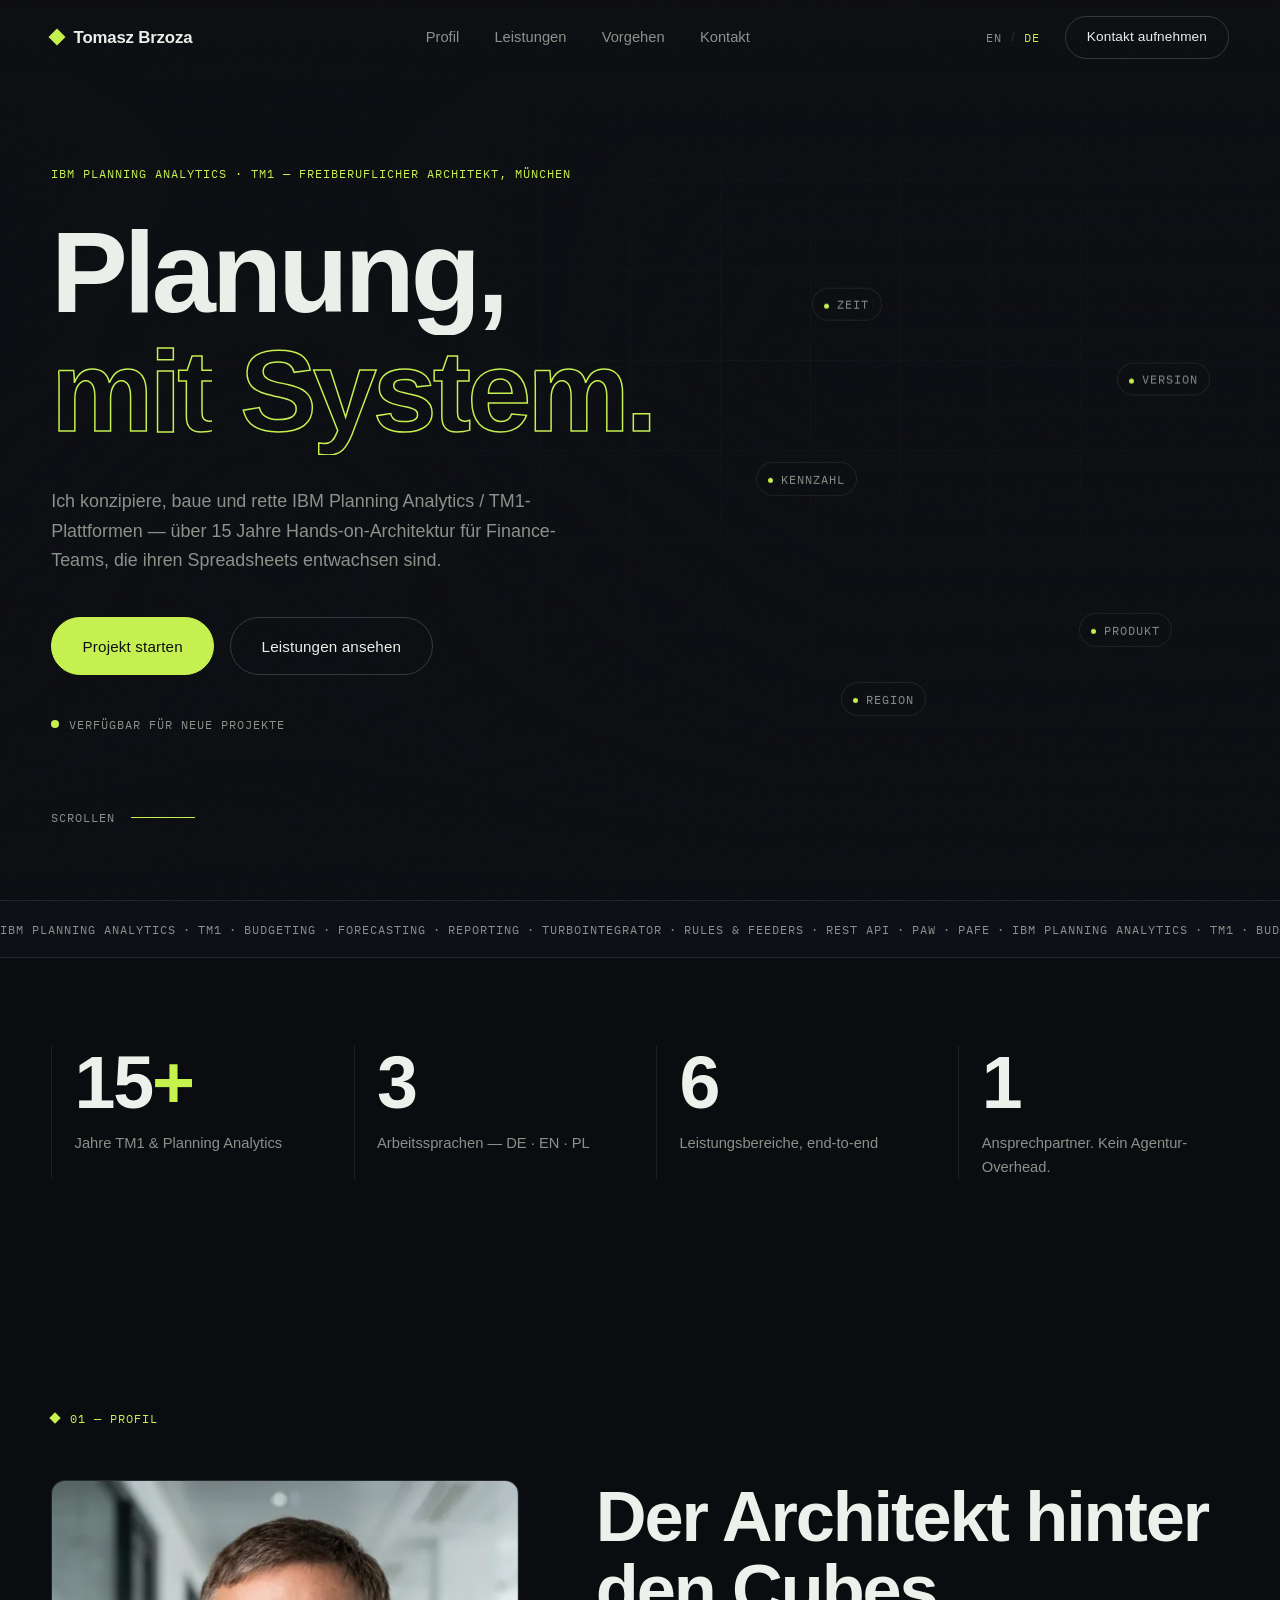
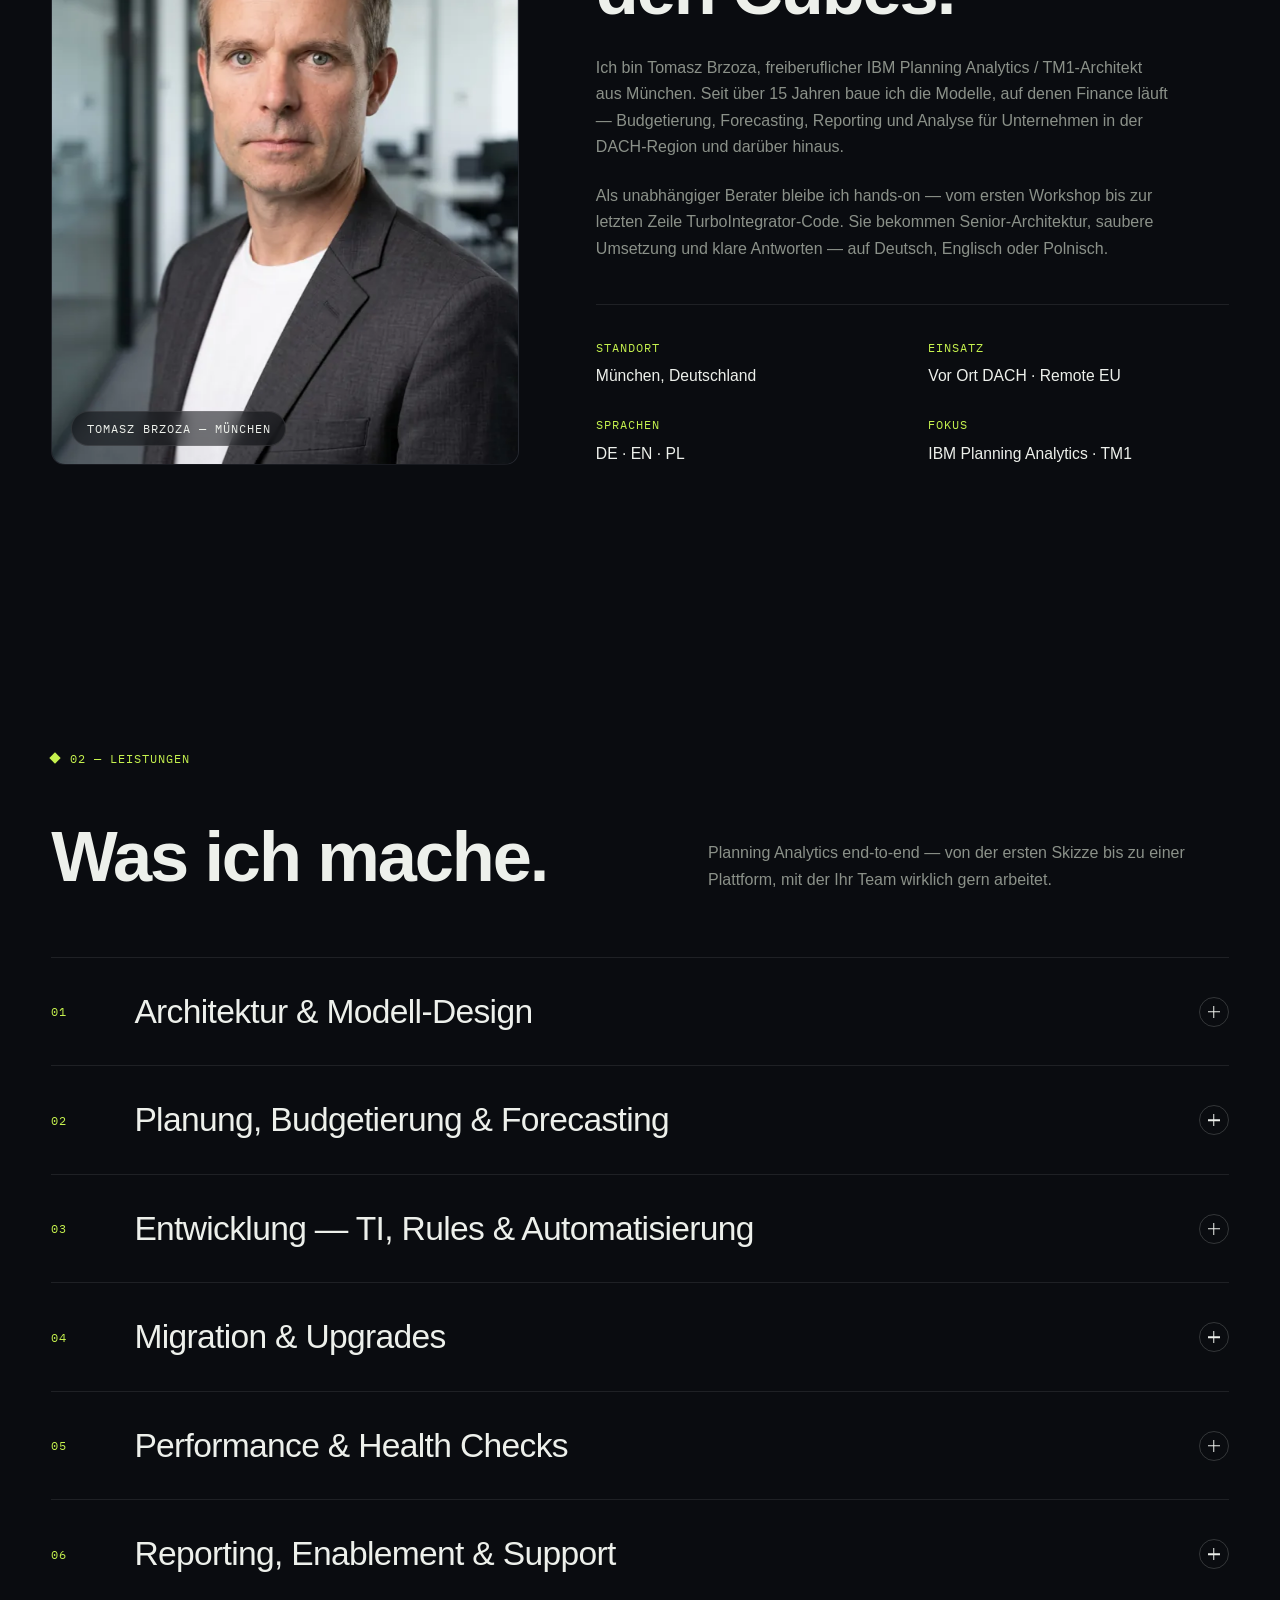
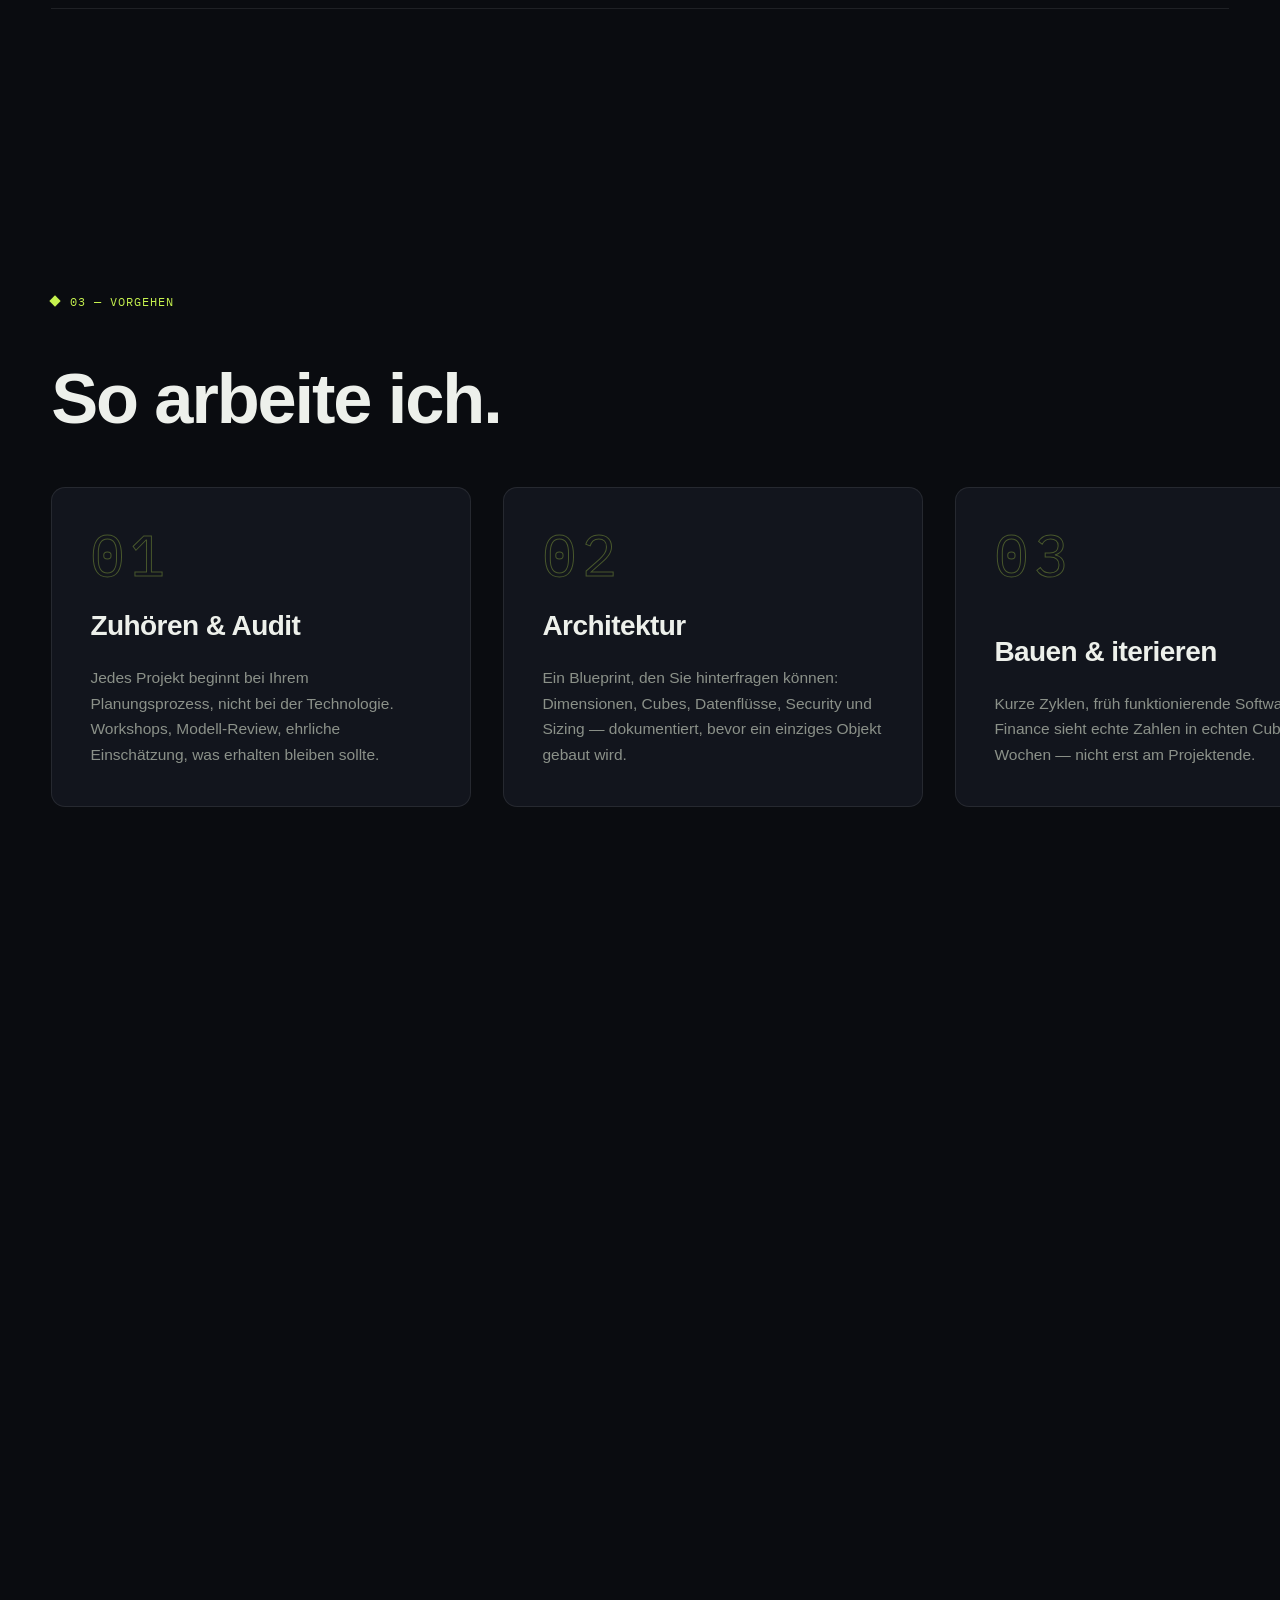
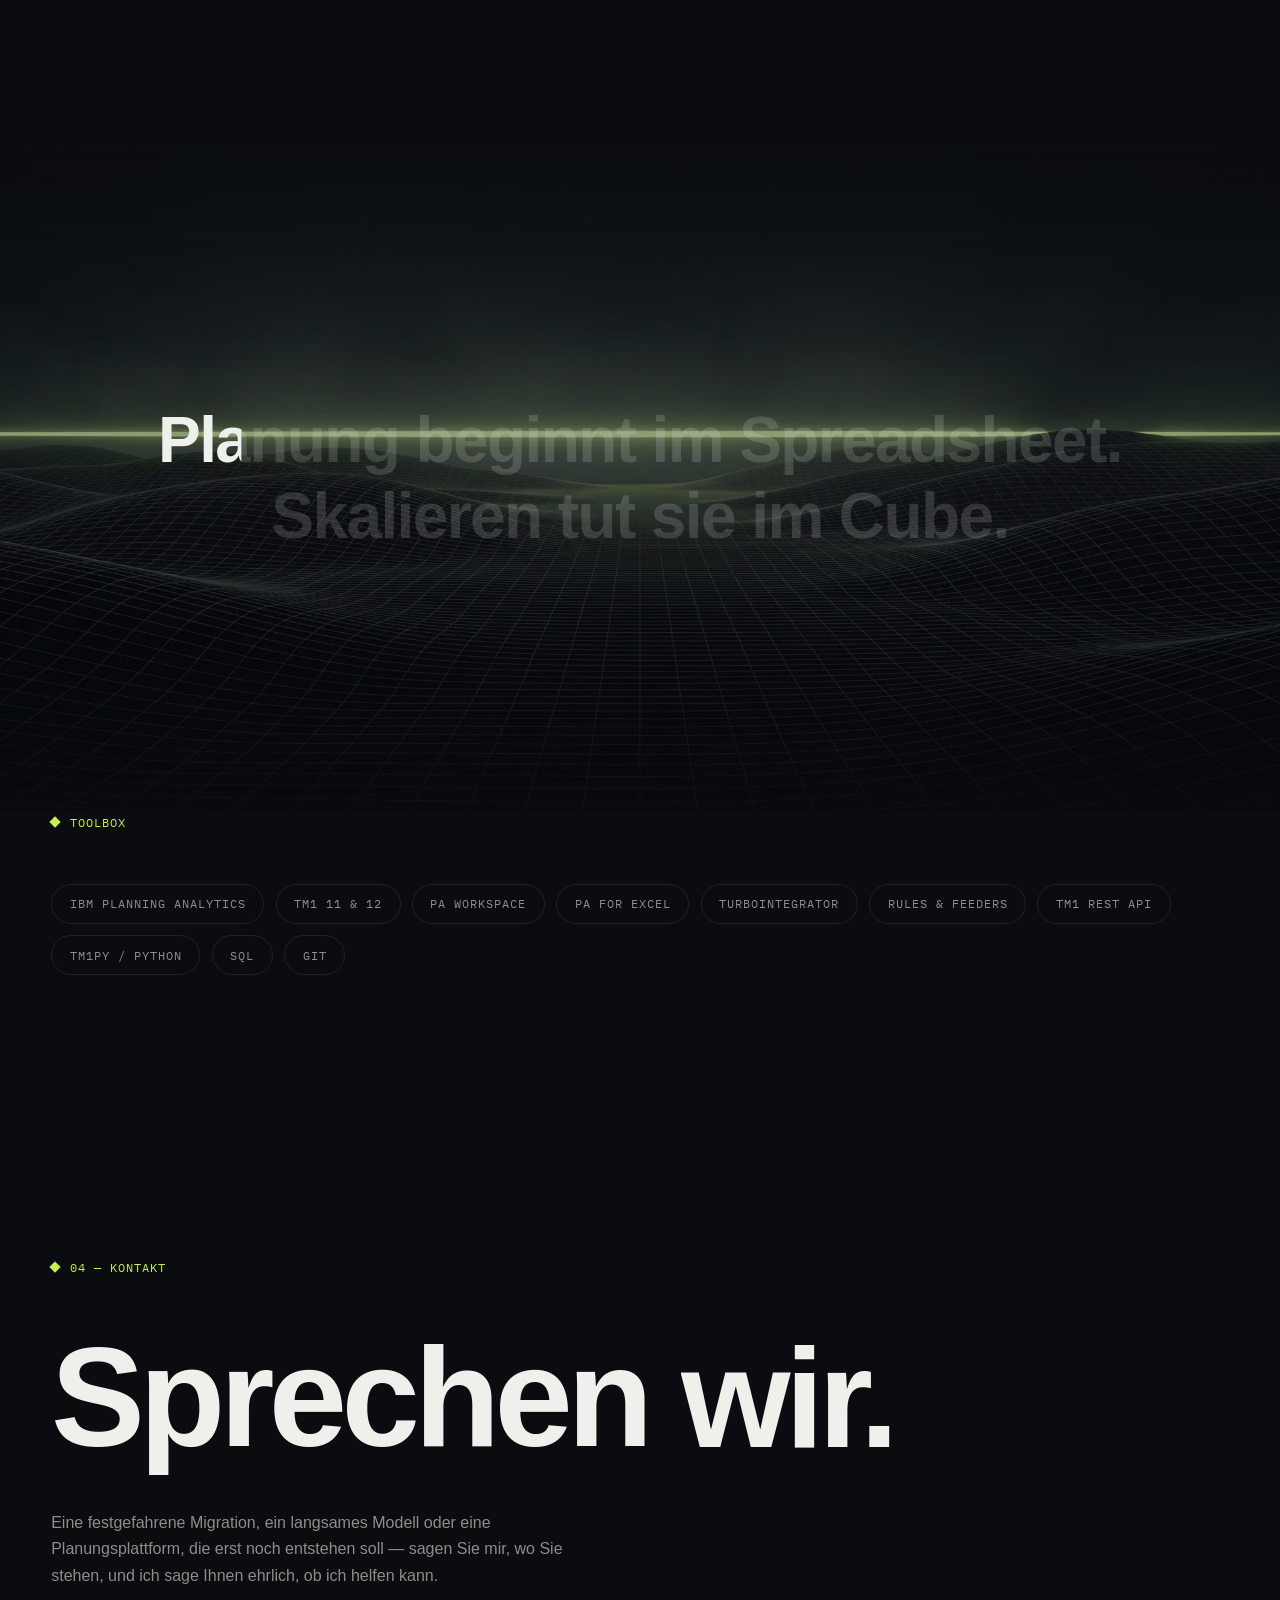
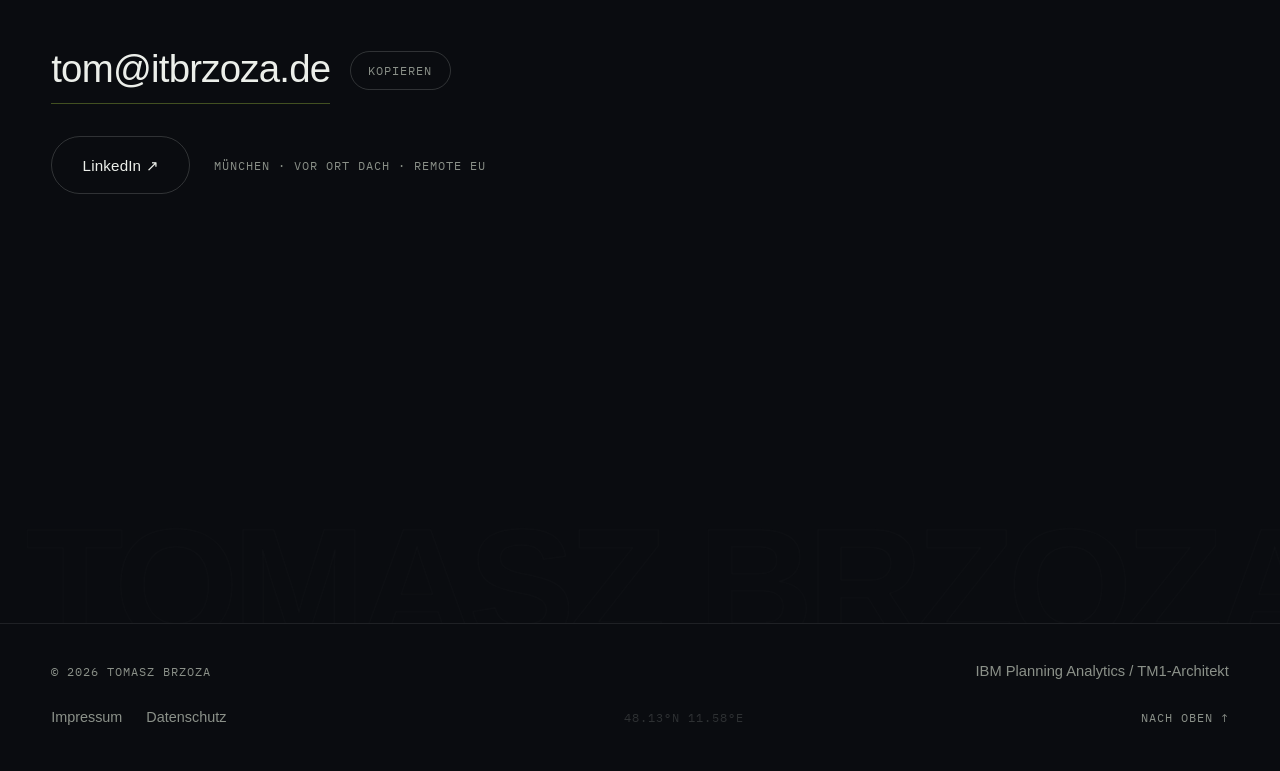
==== commit 81618c1b: "Complete legal pages and update contact email - Fill in Impressum: address, phone, USt-IdNr, MStV re" ====
--- a/de/index.html
+++ b/de/index.html
@@ -37,7 +37,7 @@
   <link rel="preload" as="font" type="font/woff2" href="../assets/fonts/inter-400-latin.woff2" crossorigin>
   <link rel="stylesheet" href="../css/fonts.css?v=1">
 
-  <link rel="stylesheet" href="../css/style.css?v=2.2">
+  <link rel="stylesheet" href="../css/style.css?v=2.3">
 
   <!-- Structured data for rich results (Google) -->
   <script type="application/ld+json">
@@ -46,7 +46,7 @@
     "@type": "ProfessionalService",
     "name": "Tomasz Brzoza — IBM Planning Analytics / TM1 Consulting",
     "description": "Freiberufliche IBM Planning Analytics / TM1 Architektur, Entwicklung, Migrationen und Performance-Tuning für Finance-Teams.",
-    "email": "mailto:tom.brzy@gmail.com",
+    "email": "mailto:tom@itbrzoza.de",
     "address": {
       "@type": "PostalAddress",
       "addressLocality": "München",
@@ -133,7 +133,7 @@
         <span class="lang-sep" aria-hidden="true">/</span>
         <a class="lang-btn lang-link" data-lang="de" href="index.html" aria-current="page">DE</a>
       </div>
-      <a class="mobile-mail mono" href="mailto:tom.brzy@gmail.com">tom.brzy@gmail.com</a>
+      <a class="mobile-mail mono" href="mailto:tom@itbrzoza.de">tom@itbrzoza.de</a>
     </div>
   </div>
 
@@ -413,8 +413,8 @@
 
       <div class="contact-actions" data-reveal>
         <!-- EDIT ME: swap in a business address if you prefer -->
-        <a class="contact-mail" href="mailto:tom.brzy@gmail.com">tom.brzy@gmail.com</a>
-        <button class="copy-chip mono" type="button" data-copy="tom.brzy@gmail.com">Kopieren</button>
+        <a class="contact-mail" href="mailto:tom@itbrzoza.de">tom@itbrzoza.de</a>
+        <button class="copy-chip mono" type="button" data-copy="tom@itbrzoza.de">Kopieren</button>
       </div>
 
       <div class="contact-links" data-reveal>
--- a/css/style.css
+++ b/css/style.css
@@ -978,6 +978,12 @@
   margin: 2.8rem 0 1rem;
 }
 .legal-page p { color: var(--muted); margin-bottom: 1rem; }
+.legal-page p a {
+  color: var(--accent);
+  text-decoration: underline;
+  text-underline-offset: 3px;
+}
+.legal-page p a:hover { color: var(--text); }
 .legal-page .todo {
   border: 1px dashed var(--accent-line);
   border-radius: var(--radius);
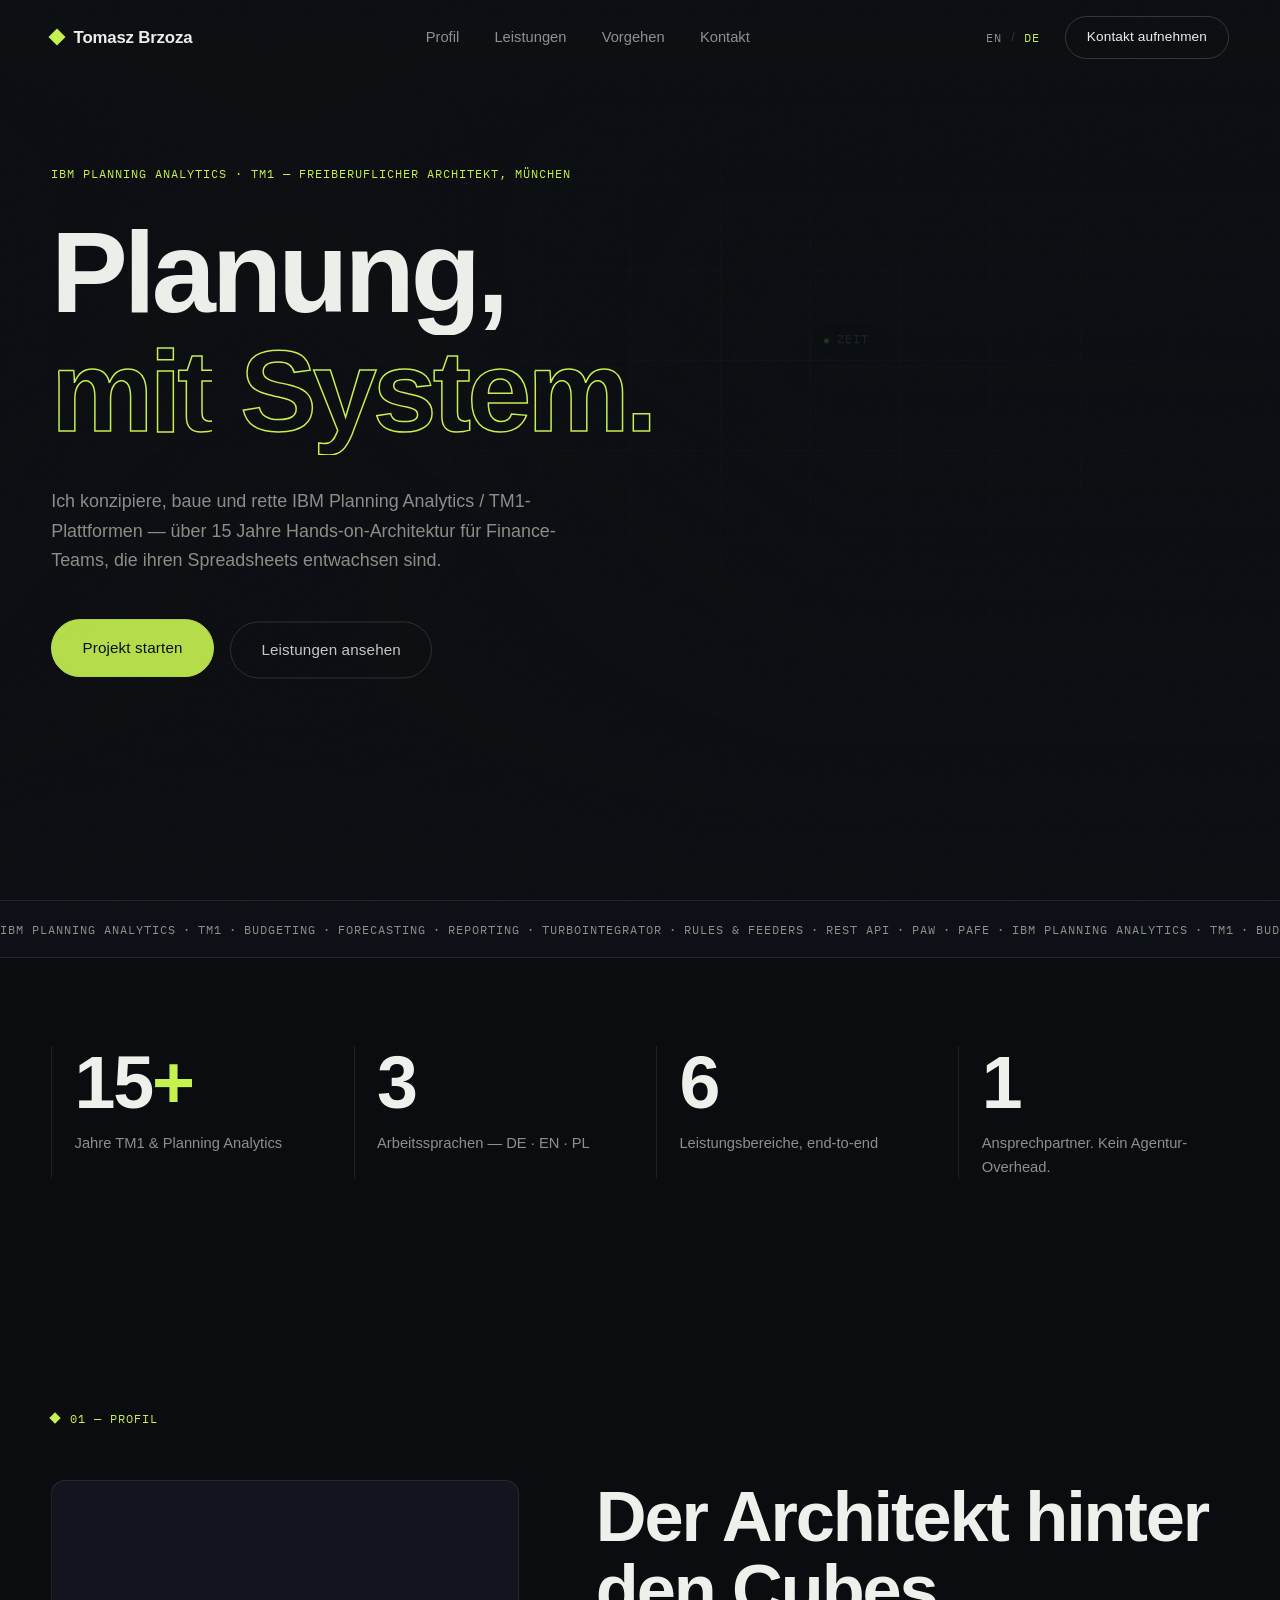
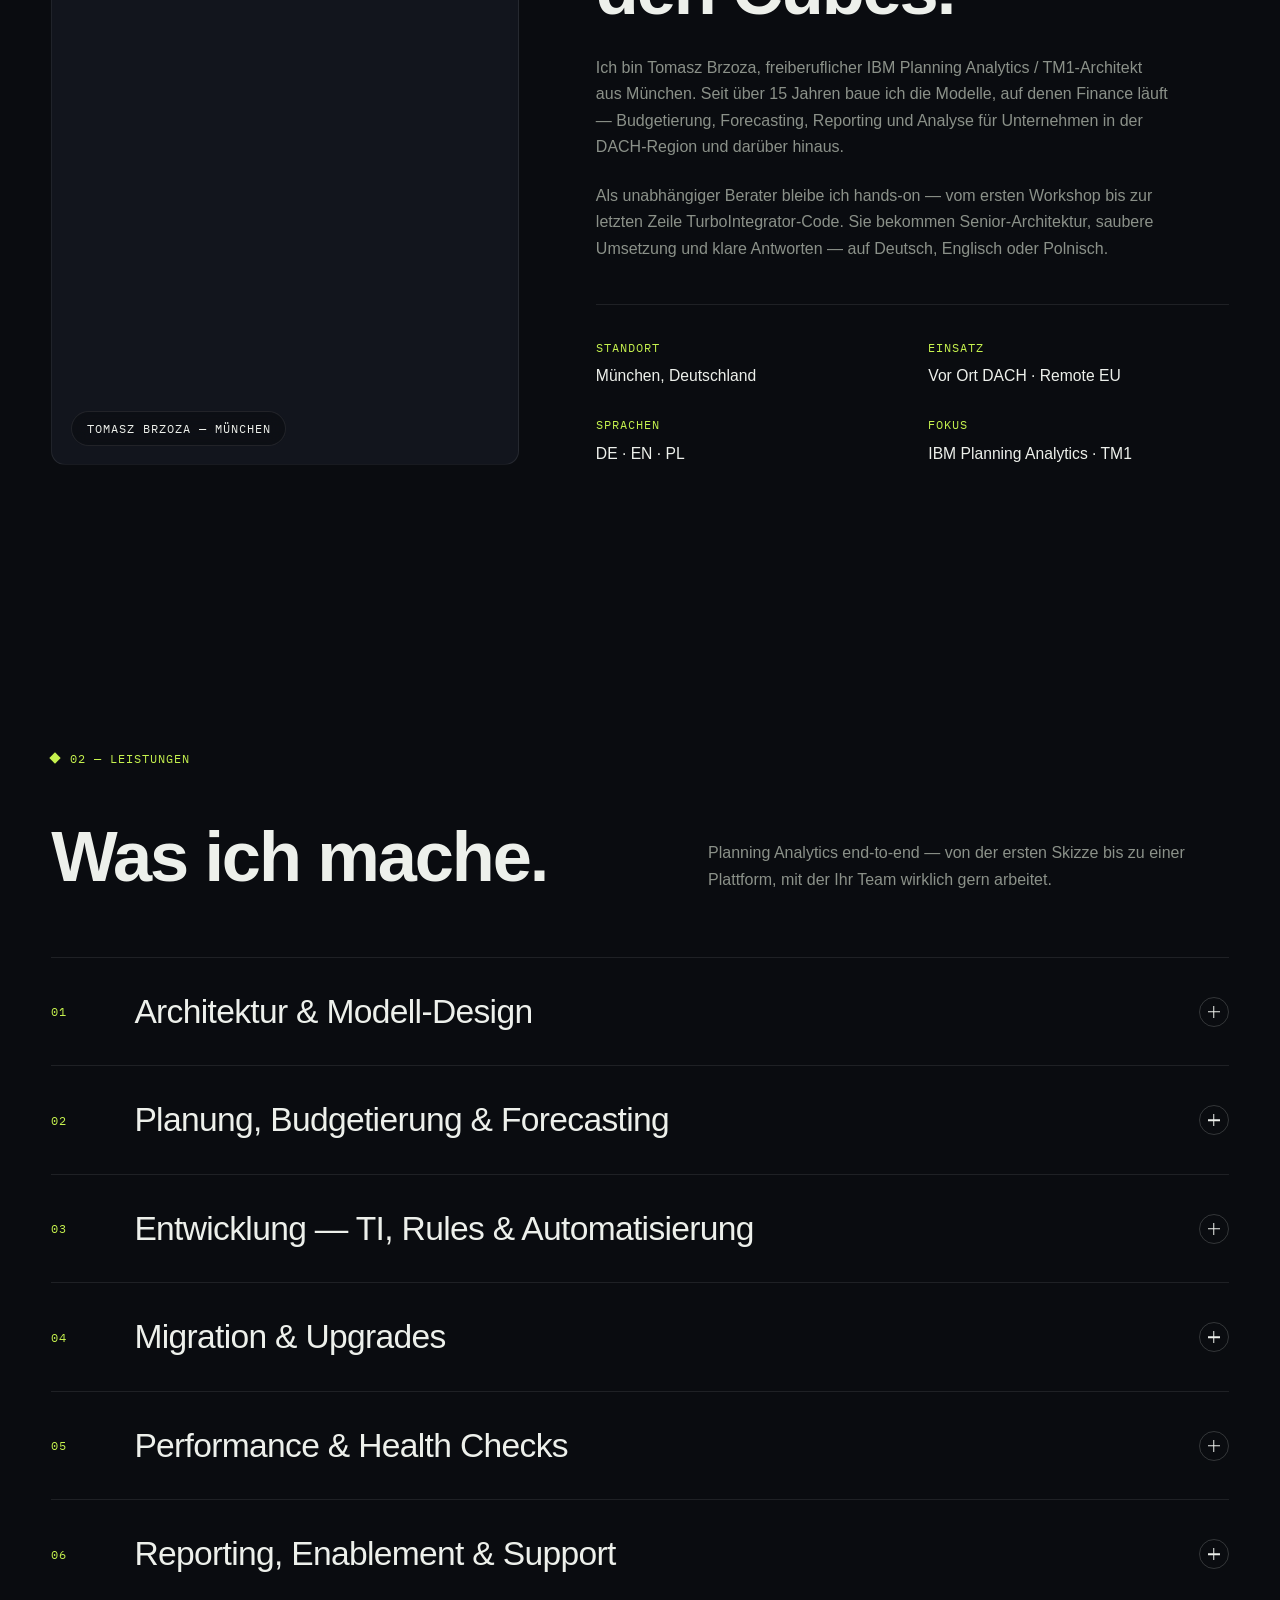
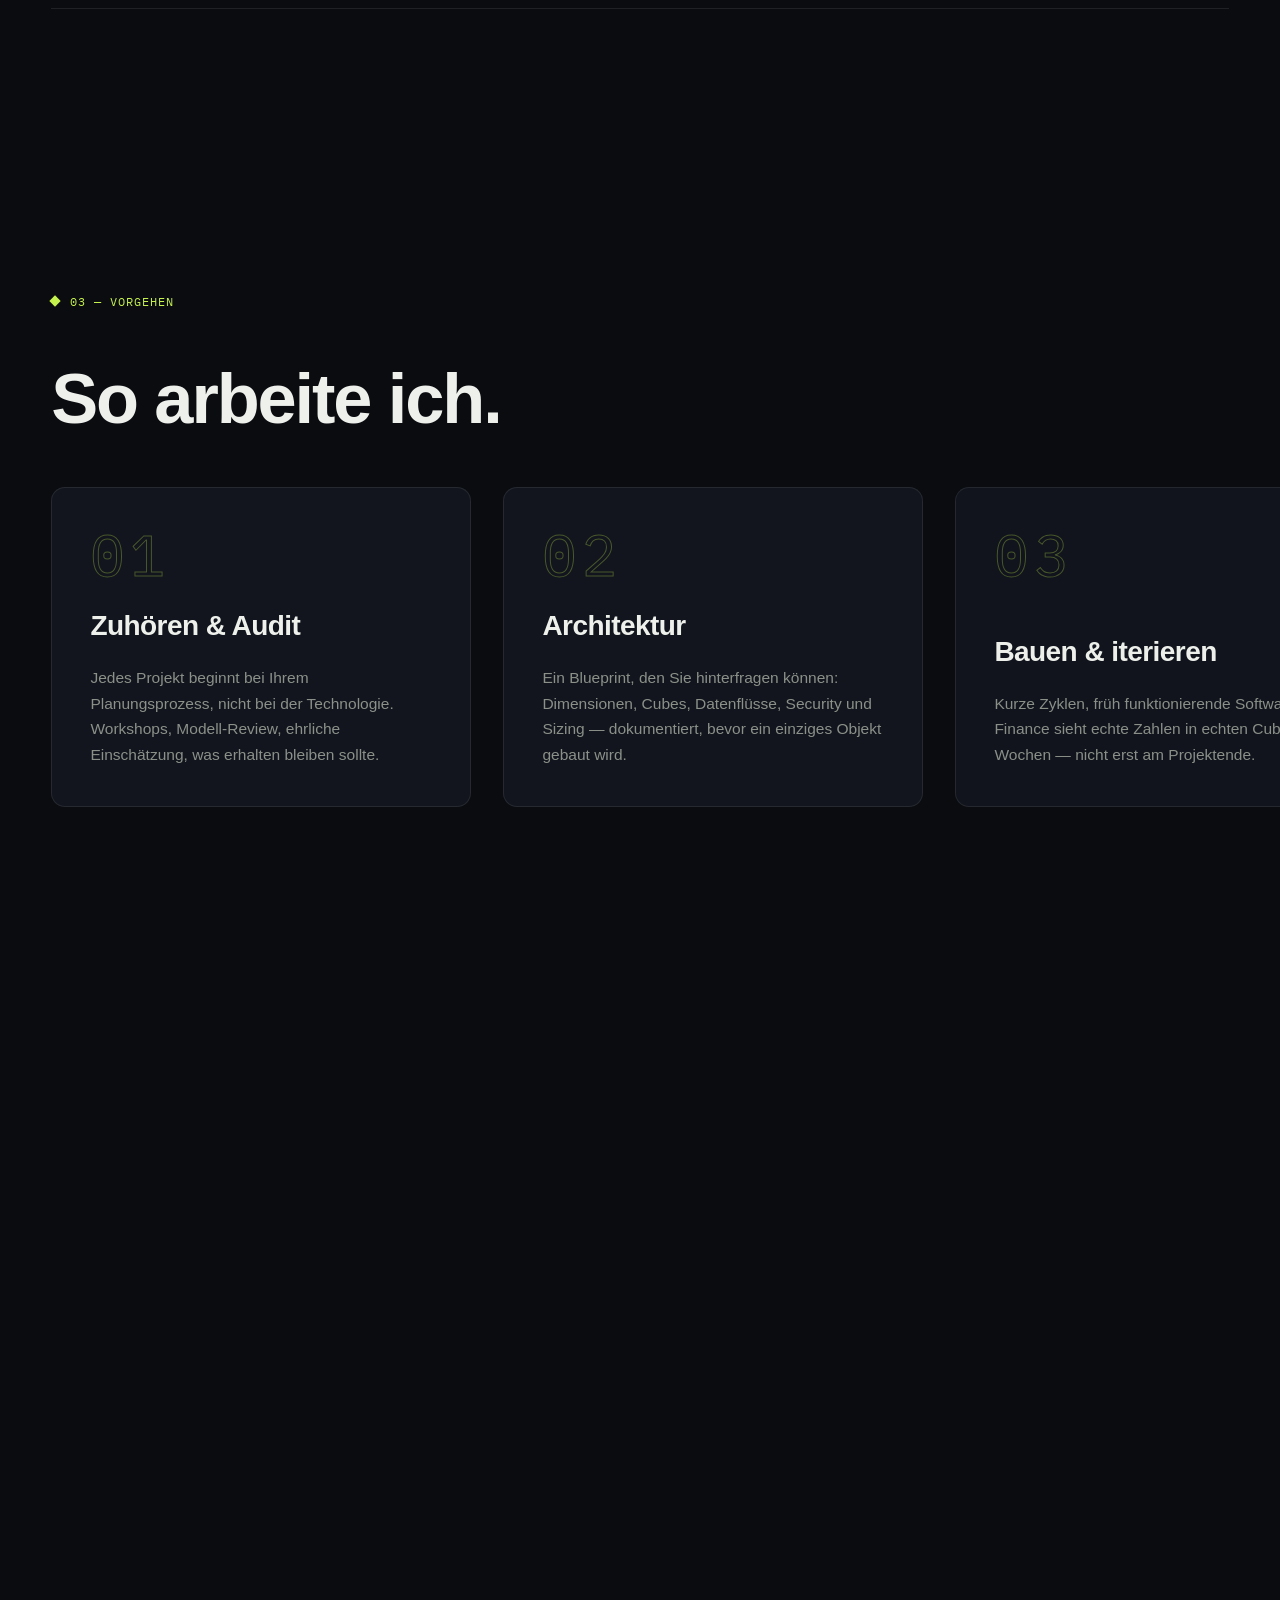
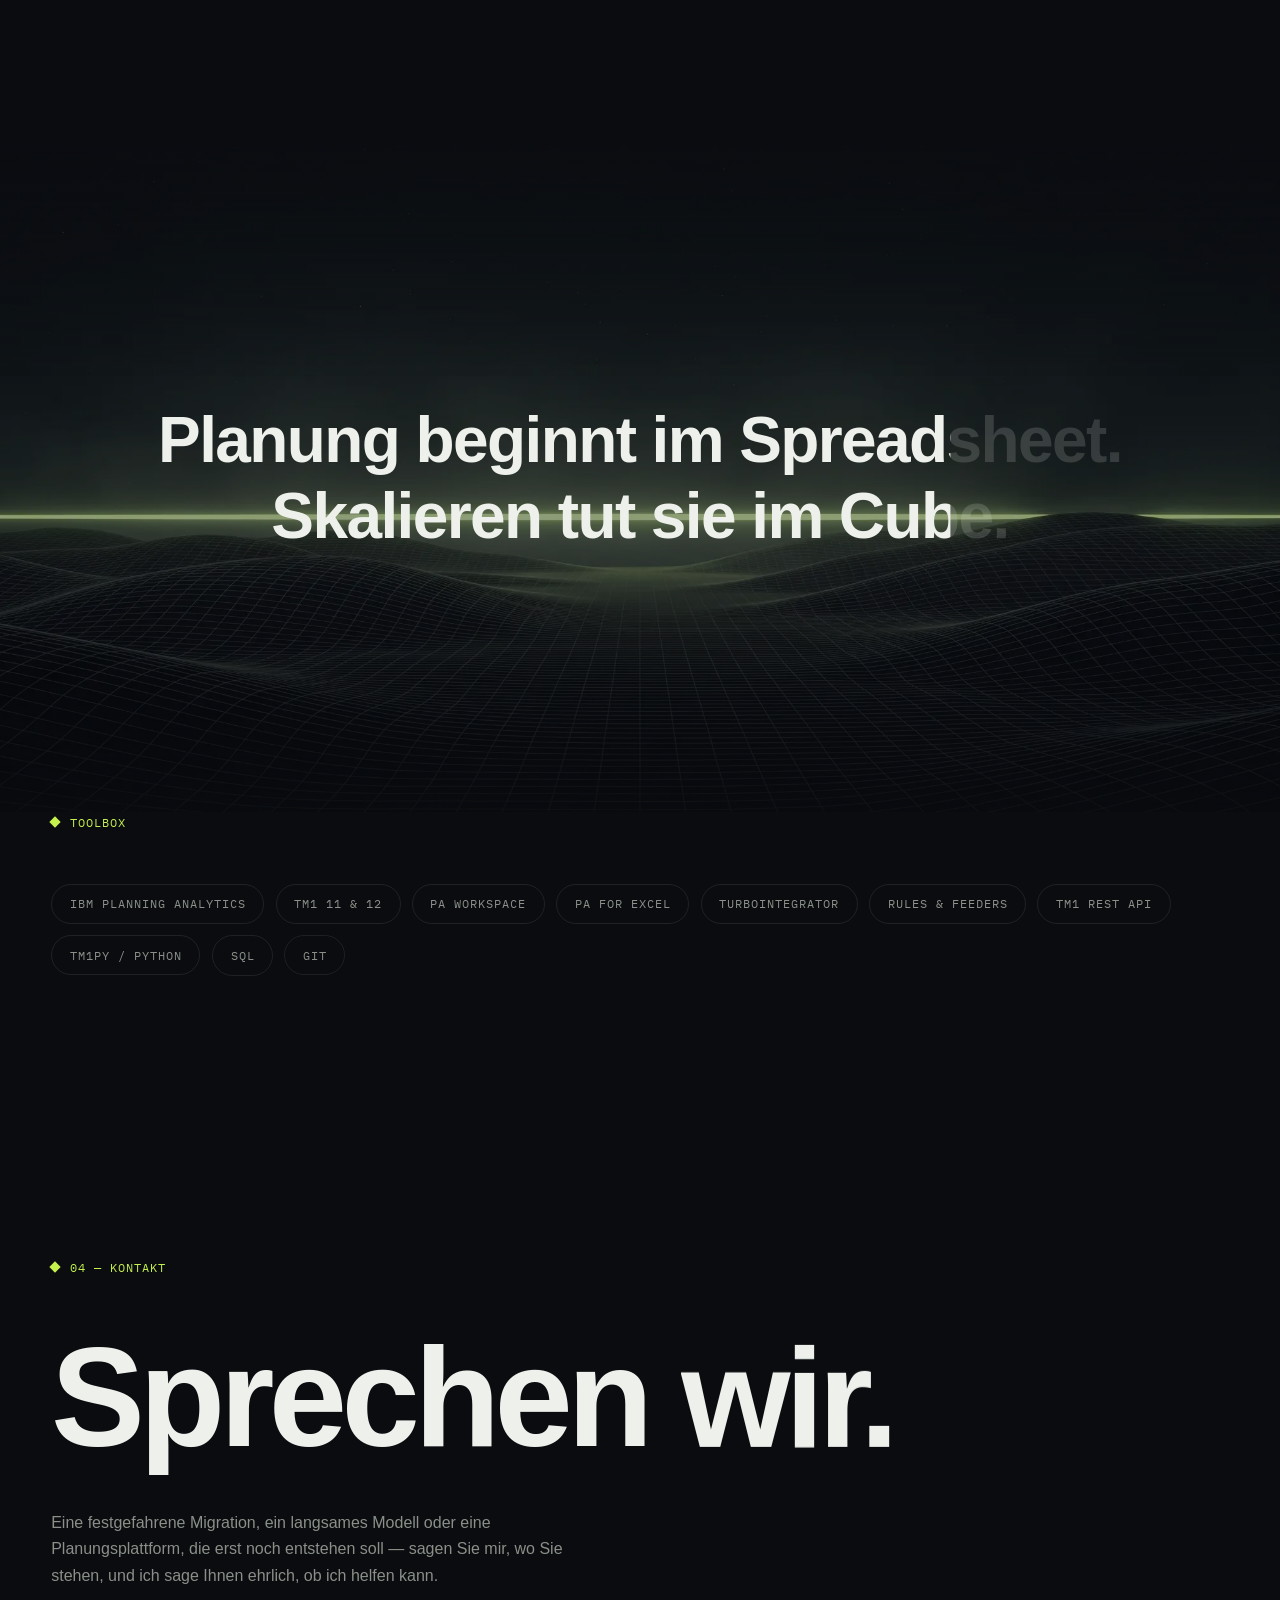
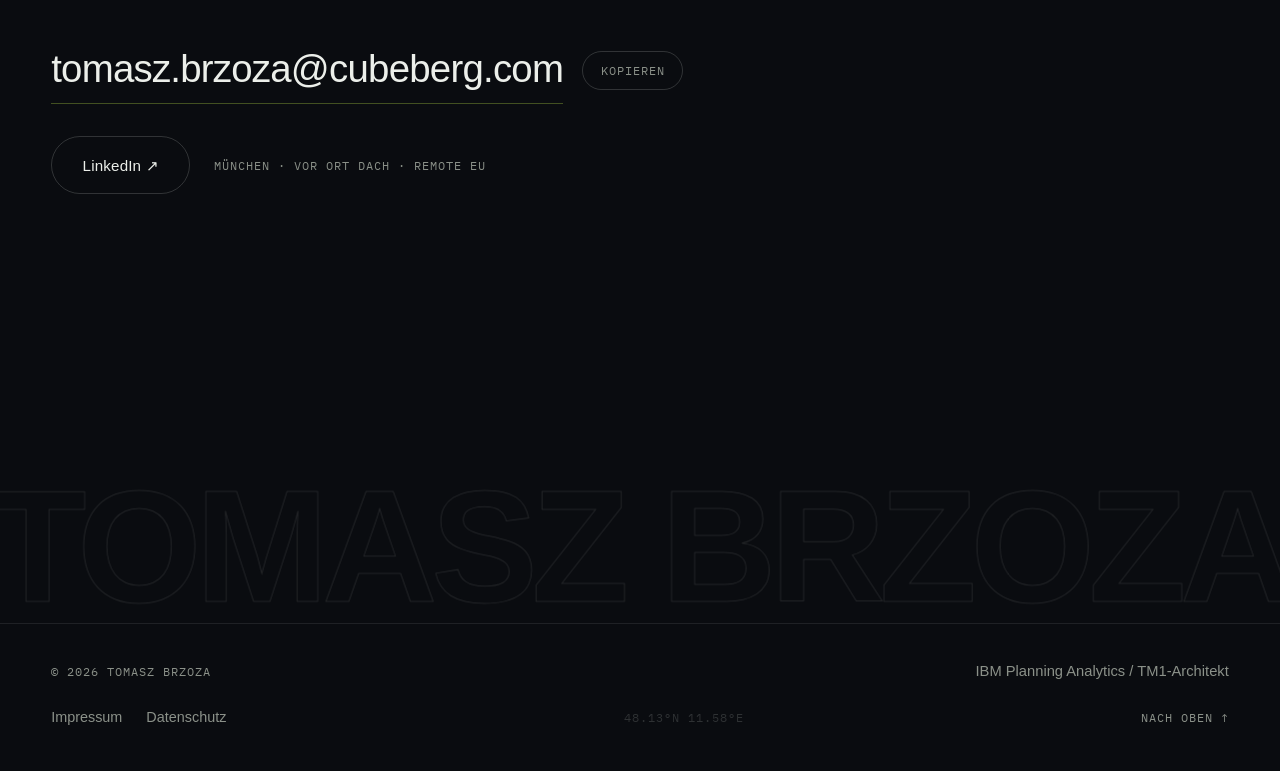
==== commit 0858b762: "Set production domain cubeberg.com and update contact email - Replace your-domain.com placeholders w" ====
--- a/de/index.html
+++ b/de/index.html
@@ -8,25 +8,22 @@
   <meta name="author" content="Tomasz Brzoza">
   <meta name="theme-color" content="#0A0C10">
   <meta name="color-scheme" content="dark">
-
-  <!-- EDIT ME: replace https://your-domain.com with your real domain everywhere
-       (this file, de/index.html, sitemap.xml, robots.txt) -->
-  <link rel="canonical" href="https://your-domain.com/de/">
-  <link rel="alternate" hreflang="en" href="https://your-domain.com/">
-  <link rel="alternate" hreflang="de" href="https://your-domain.com/de/">
-  <link rel="alternate" hreflang="x-default" href="https://your-domain.com/">
+  <link rel="canonical" href="https://cubeberg.com/de/">
+  <link rel="alternate" hreflang="en" href="https://cubeberg.com/">
+  <link rel="alternate" hreflang="de" href="https://cubeberg.com/de/">
+  <link rel="alternate" hreflang="x-default" href="https://cubeberg.com/">
 
   <!-- Open Graph -->
   <meta property="og:type" content="website">
   <meta property="og:title" content="Tomasz Brzoza — IBM Planning Analytics / TM1 Architekt">
   <meta property="og:description" content="Freiberufliche TM1 / Planning Analytics Architektur, Entwicklung und Rettung. 15+ Jahre, München, DE · EN · PL.">
-  <meta property="og:url" content="https://your-domain.com/de/">
+  <meta property="og:url" content="https://cubeberg.com/de/">
   <meta property="og:site_name" content="Tomasz Brzoza — TM1 Consulting">
   <meta property="og:locale" content="de_DE">
   <meta property="og:locale:alternate" content="en_US">
-  <meta property="og:image" content="https://your-domain.com/assets/og.jpg">
+  <meta property="og:image" content="https://cubeberg.com/assets/og.jpg">
   <meta name="twitter:card" content="summary_large_image">
-  <meta name="twitter:image" content="https://your-domain.com/assets/og.jpg">
+  <meta name="twitter:image" content="https://cubeberg.com/assets/og.jpg">
   <link rel="preload" as="image" href="../assets/hero-bg.webp?v=3" media="(min-width: 1025px)">
   <link rel="preload" as="image" href="../assets/hero-bg-mobile.webp" media="(max-width: 1024px)">
 
@@ -46,7 +43,7 @@
     "@type": "ProfessionalService",
     "name": "Tomasz Brzoza — IBM Planning Analytics / TM1 Consulting",
     "description": "Freiberufliche IBM Planning Analytics / TM1 Architektur, Entwicklung, Migrationen und Performance-Tuning für Finance-Teams.",
-    "email": "mailto:tom@itbrzoza.de",
+    "email": "mailto:tomasz.brzoza@cubeberg.com",
     "address": {
       "@type": "PostalAddress",
       "addressLocality": "München",
@@ -133,7 +130,7 @@
         <span class="lang-sep" aria-hidden="true">/</span>
         <a class="lang-btn lang-link" data-lang="de" href="index.html" aria-current="page">DE</a>
       </div>
-      <a class="mobile-mail mono" href="mailto:tom@itbrzoza.de">tom@itbrzoza.de</a>
+      <a class="mobile-mail mono" href="mailto:tomasz.brzoza@cubeberg.com">tomasz.brzoza@cubeberg.com</a>
     </div>
   </div>
 
@@ -413,8 +410,8 @@
 
       <div class="contact-actions" data-reveal>
         <!-- EDIT ME: swap in a business address if you prefer -->
-        <a class="contact-mail" href="mailto:tom@itbrzoza.de">tom@itbrzoza.de</a>
-        <button class="copy-chip mono" type="button" data-copy="tom@itbrzoza.de">Kopieren</button>
+        <a class="contact-mail" href="mailto:tomasz.brzoza@cubeberg.com">tomasz.brzoza@cubeberg.com</a>
+        <button class="copy-chip mono" type="button" data-copy="tomasz.brzoza@cubeberg.com">Kopieren</button>
       </div>
 
       <div class="contact-links" data-reveal>
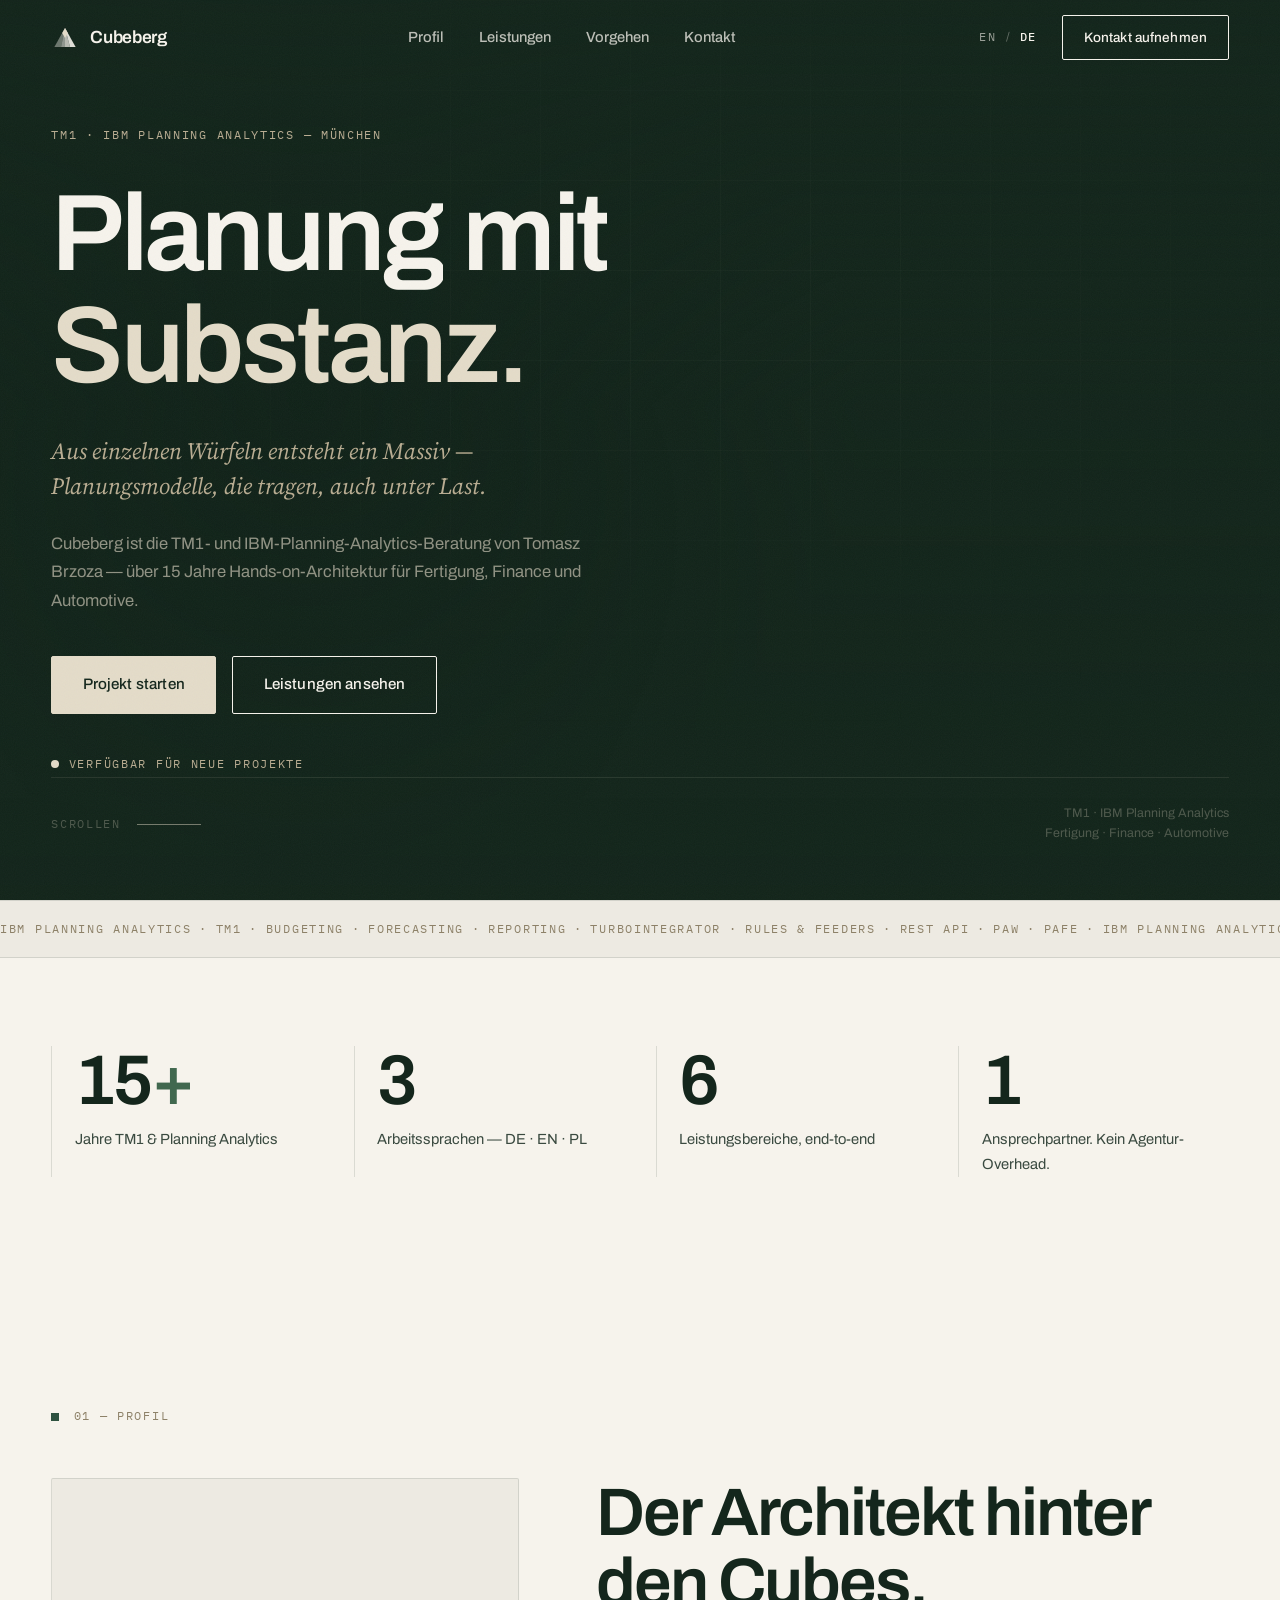
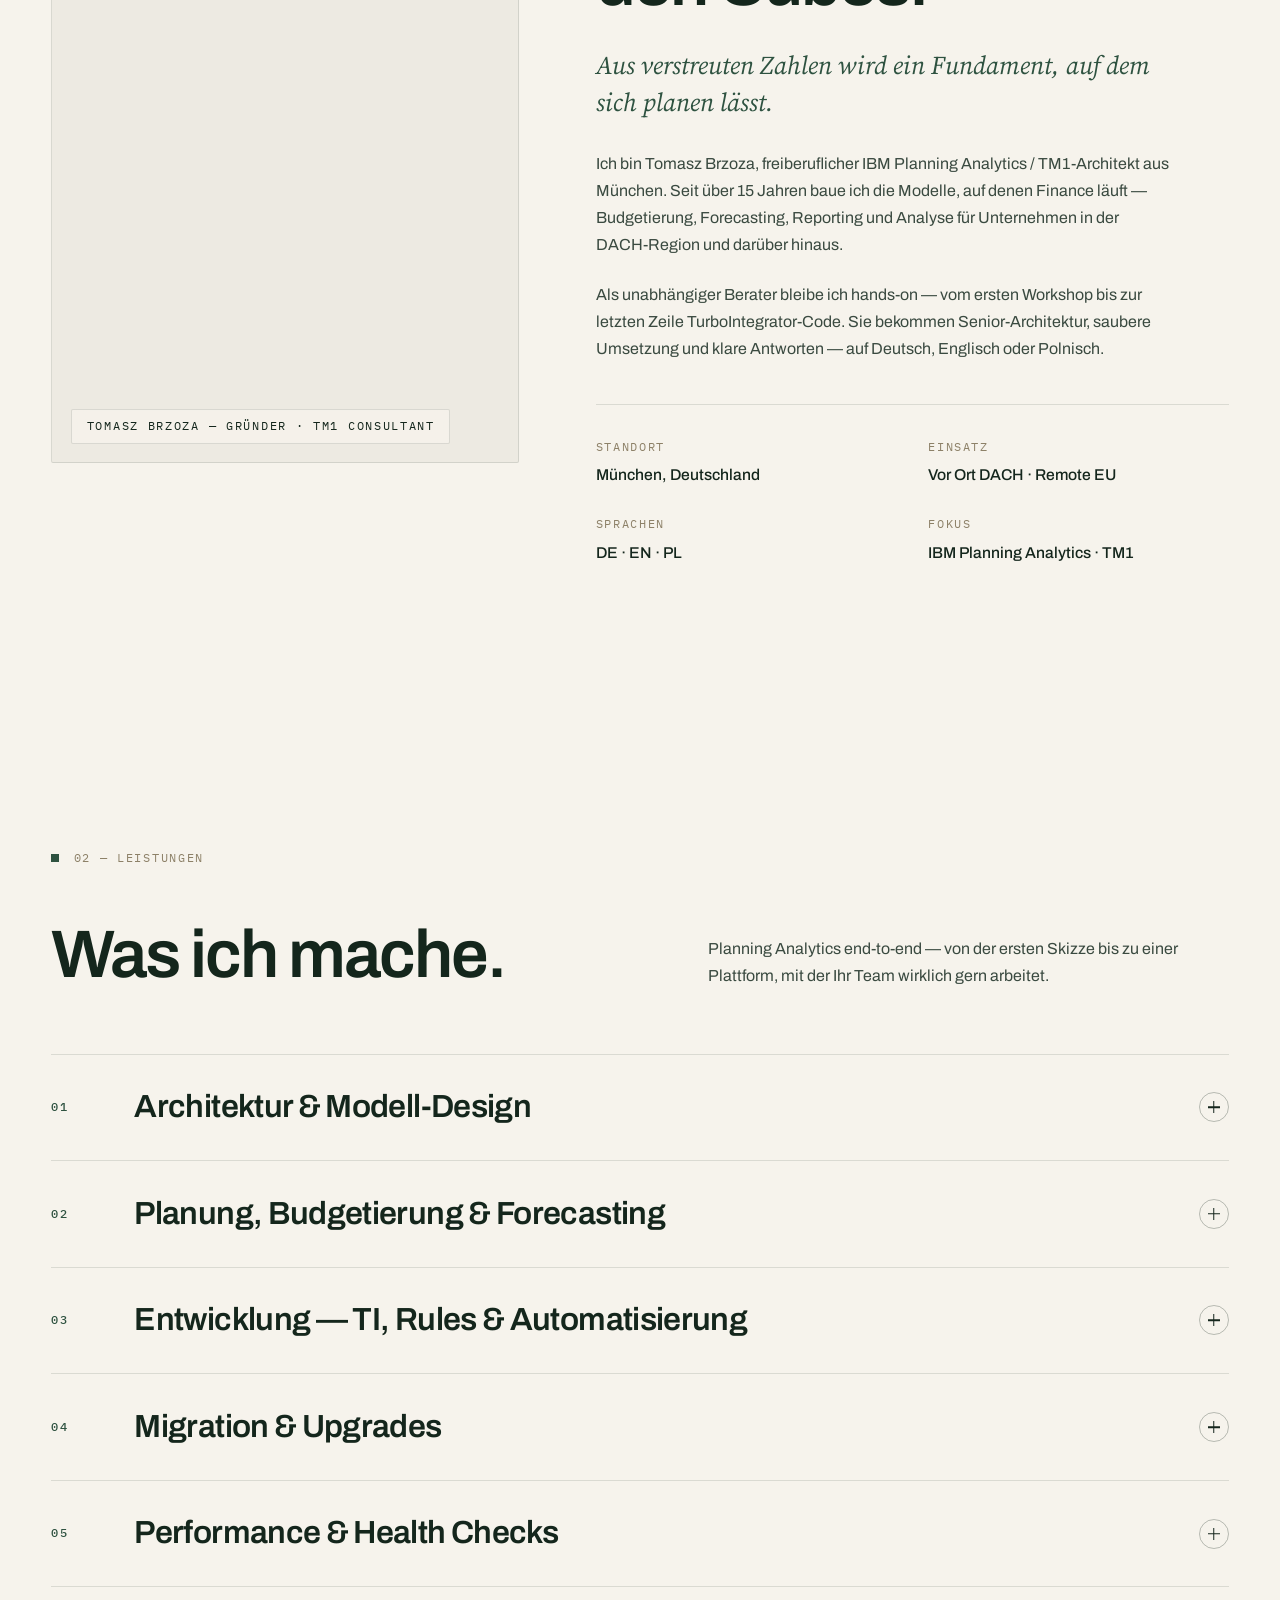
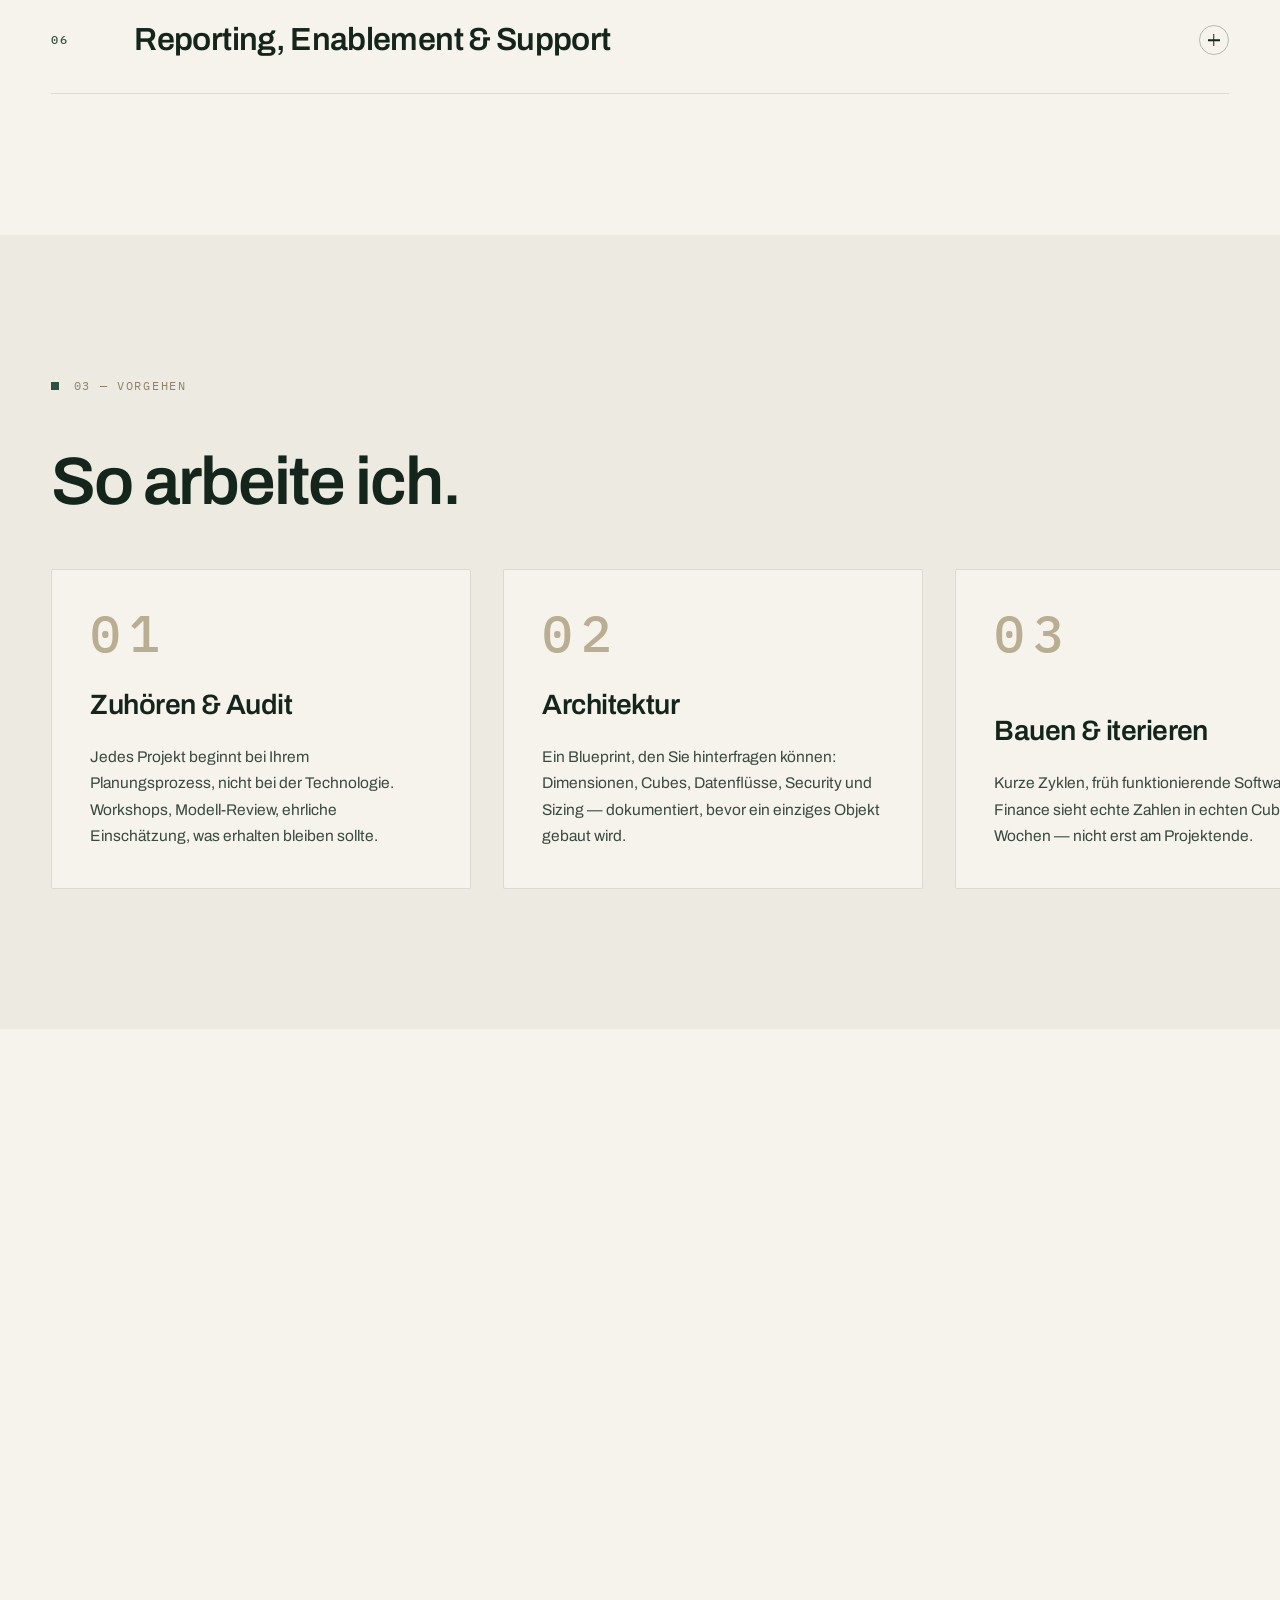
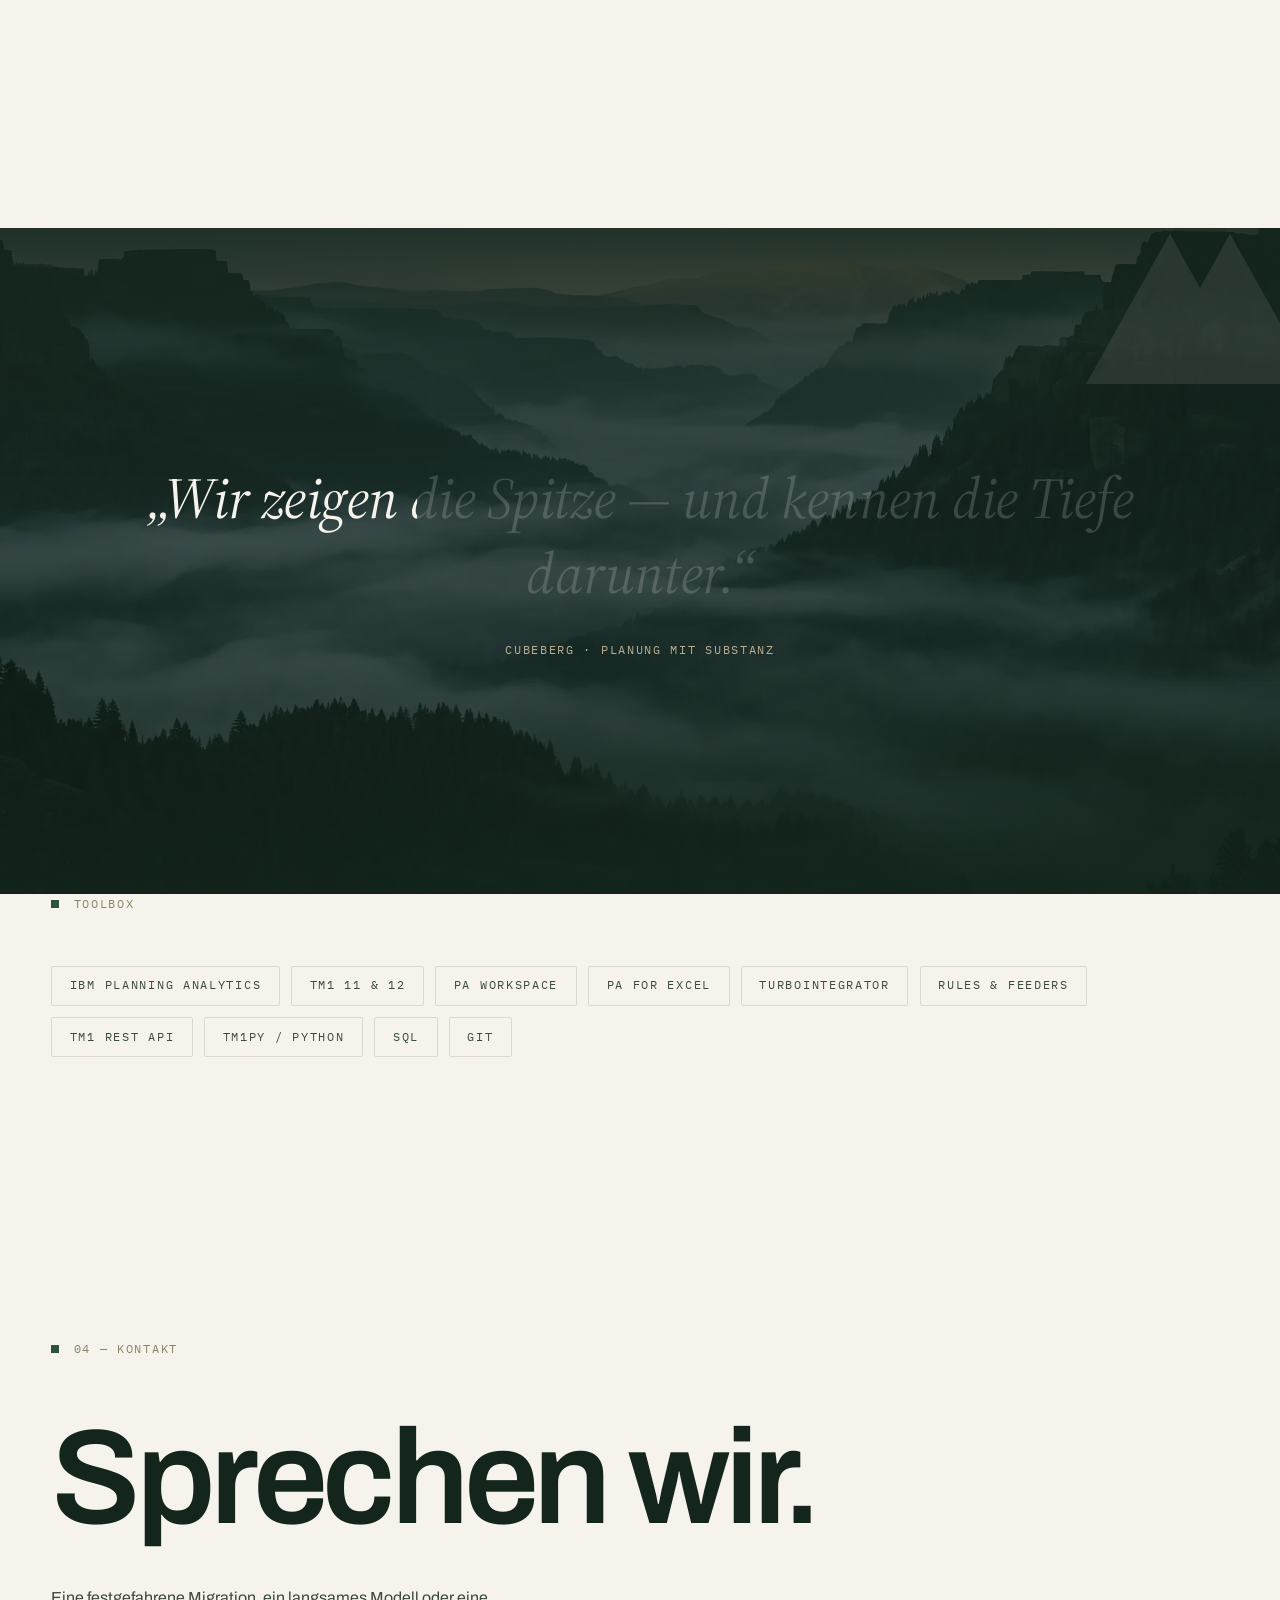
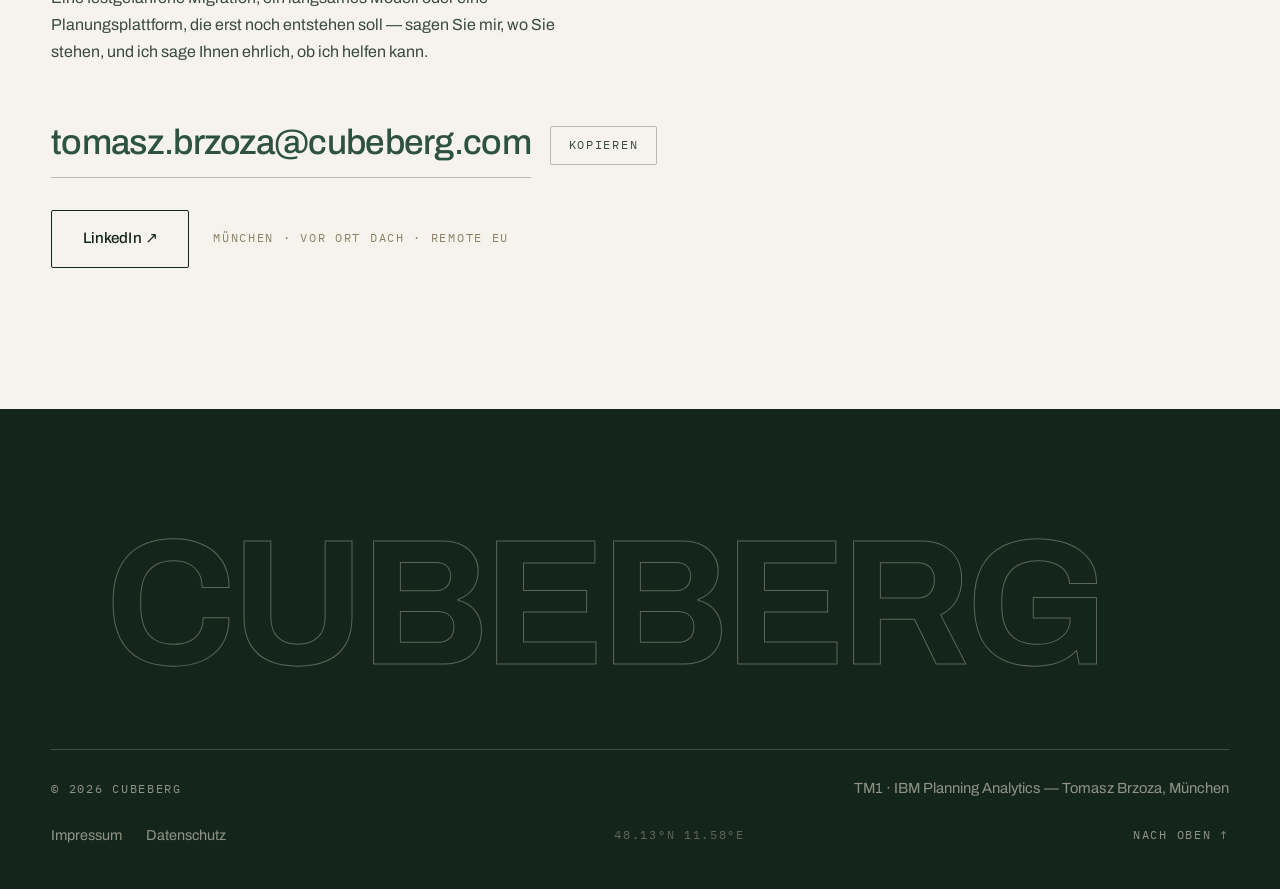
==== commit cc231686: "Redesign to Cubeberg brand book (Edition 01) - Rebrand from personal site to Cubeberg: cube-massif l" ====
--- a/de/index.html
+++ b/de/index.html
@@ -3,11 +3,11 @@
 <head>
   <meta charset="UTF-8">
   <meta name="viewport" content="width=device-width, initial-scale=1.0">
-  <title>Tomasz Brzoza — IBM Planning Analytics / TM1 Architekt, München</title>
-  <meta name="description" content="Freiberuflicher IBM Planning Analytics / TM1 Architekt & Berater in München. 15+ Jahre: Planungs- & Forecasting-Modelle, Migrationen, Performance-Tuning. DE · EN · PL.">
+  <title>Cubeberg — TM1 & IBM Planning Analytics Beratung, München</title>
+  <meta name="description" content="Cubeberg ist eine Münchner TM1- & IBM-Planning-Analytics-Beratung — 15+ Jahre Architektur: Planungs- & Forecasting-Modelle, Migrationen, Performance-Tuning. DE · EN · PL.">
   <meta name="author" content="Tomasz Brzoza">
-  <meta name="theme-color" content="#0A0C10">
-  <meta name="color-scheme" content="dark">
+  <meta name="theme-color" content="#14261C">
+  <meta name="color-scheme" content="light">
   <link rel="canonical" href="https://cubeberg.com/de/">
   <link rel="alternate" hreflang="en" href="https://cubeberg.com/">
   <link rel="alternate" hreflang="de" href="https://cubeberg.com/de/">
@@ -15,34 +15,34 @@
 
   <!-- Open Graph -->
   <meta property="og:type" content="website">
-  <meta property="og:title" content="Tomasz Brzoza — IBM Planning Analytics / TM1 Architekt">
-  <meta property="og:description" content="Freiberufliche TM1 / Planning Analytics Architektur, Entwicklung und Rettung. 15+ Jahre, München, DE · EN · PL.">
+  <meta property="og:title" content="Cubeberg — TM1 & IBM Planning Analytics Beratung">
+  <meta property="og:description" content="Planung mit Substanz — TM1 & IBM Planning Analytics für Fertigung, Finance und Automotive. München, DE · EN · PL.">
   <meta property="og:url" content="https://cubeberg.com/de/">
-  <meta property="og:site_name" content="Tomasz Brzoza — TM1 Consulting">
+  <meta property="og:site_name" content="Cubeberg">
   <meta property="og:locale" content="de_DE">
   <meta property="og:locale:alternate" content="en_US">
   <meta property="og:image" content="https://cubeberg.com/assets/og.jpg">
   <meta name="twitter:card" content="summary_large_image">
   <meta name="twitter:image" content="https://cubeberg.com/assets/og.jpg">
-  <link rel="preload" as="image" href="../assets/hero-bg.webp?v=3" media="(min-width: 1025px)">
-  <link rel="preload" as="image" href="../assets/hero-bg-mobile.webp" media="(max-width: 1024px)">
-
-  <link rel="icon" href="data:image/svg+xml,%3Csvg xmlns='http://www.w3.org/2000/svg' viewBox='0 0 64 64'%3E%3Crect width='64' height='64' rx='12' fill='%230A0C10'/%3E%3Cpath d='M32 12 50 22v20L32 52 14 42V22z' fill='none' stroke='%23C6F24E' stroke-width='3'/%3E%3Cpath d='M14 22l18 10 18-10M32 32v20' fill='none' stroke='%23C6F24E' stroke-width='3'/%3E%3C/svg%3E">
+  <link rel="preload" as="image" href="../assets/hero-bg.webp?v=4" media="(min-width: 1025px)">
+  <link rel="preload" as="image" href="../assets/hero-bg-mobile.webp?v=2" media="(max-width: 1024px)">
+
+  <link rel="icon" href="data:image/svg+xml,%3Csvg xmlns='http://www.w3.org/2000/svg' viewBox='0 0 100 100'%3E%3Crect width='100' height='100' rx='18' fill='%2314261C'/%3E%3Cpolygon points='50,18 16,80 38,80' fill='%23F6F3EC' fill-opacity='.4'/%3E%3Cpolygon points='50,18 38,80 50,80' fill='%23F6F3EC' fill-opacity='.55'/%3E%3Cpolygon points='50,18 50,80 66,80' fill='%23F6F3EC' fill-opacity='.72'/%3E%3Cpolygon points='50,18 66,80 84,80' fill='%23F6F3EC' fill-opacity='.9'/%3E%3Cpolygon points='50,18 59,34 50,50 41,34' fill='%23E4DCC9'/%3E%3C/svg%3E">
 
   <!-- Self-hosted fonts — no third-party requests (performance + GDPR) -->
-  <link rel="preload" as="font" type="font/woff2" href="../assets/fonts/spacegrotesk-400-latin.woff2" crossorigin>
-  <link rel="preload" as="font" type="font/woff2" href="../assets/fonts/inter-400-latin.woff2" crossorigin>
-  <link rel="stylesheet" href="../css/fonts.css?v=1">
-
-  <link rel="stylesheet" href="../css/style.css?v=2.3">
+  <link rel="preload" as="font" type="font/woff2" href="../assets/fonts/archivo-400-latin.woff2" crossorigin>
+  <link rel="preload" as="font" type="font/woff2" href="../assets/fonts/sourceserif4-400-italic-latin.woff2" crossorigin>
+  <link rel="stylesheet" href="../css/fonts.css?v=2">
+
+  <link rel="stylesheet" href="../css/style.css?v=3.0">
 
   <!-- Structured data for rich results (Google) -->
   <script type="application/ld+json">
   {
     "@context": "https://schema.org",
     "@type": "ProfessionalService",
-    "name": "Tomasz Brzoza — IBM Planning Analytics / TM1 Consulting",
-    "description": "Freiberufliche IBM Planning Analytics / TM1 Architektur, Entwicklung, Migrationen und Performance-Tuning für Finance-Teams.",
+    "name": "Cubeberg — TM1 & IBM Planning Analytics Consulting",
+    "description": "Cubeberg: TM1- & IBM-Planning-Analytics-Architektur, Entwicklung, Migrationen und Performance-Tuning für Fertigung, Finance und Automotive.",
     "email": "mailto:tomasz.brzoza@cubeberg.com",
     "address": {
       "@type": "PostalAddress",
@@ -82,7 +82,7 @@
   <!-- ===== Preloader ===== -->
   <div id="preloader" aria-hidden="true">
     <div class="pre-inner">
-      <span class="pre-name">Tomasz&nbsp;Brzoza</span>
+      <span class="pre-name"><svg class="mark" width="30" height="30" viewBox="0 0 100 100" aria-hidden="true"><polygon class="f1" points="50,14 12,82 36,82"></polygon><polygon class="f2" points="50,14 36,82 50,82"></polygon><polygon class="f3" points="50,14 50,82 68,82"></polygon><polygon class="f4" points="50,14 68,82 88,82"></polygon><polygon class="cap" points="50,14 60,32 50,50 40,32"></polygon></svg>Cubeberg</span>
       <span class="pre-count mono" id="preCount">00</span>
     </div>
   </div>
@@ -92,8 +92,8 @@
   <!-- ===== Header ===== -->
   <header class="site-header" id="siteHeader">
     <a class="logo" href="#top">
-      <span class="logo-mark" aria-hidden="true"></span>
-      <span class="logo-text">Tomasz&nbsp;Brzoza</span>
+      <svg class="mark" width="28" height="28" viewBox="0 0 100 100" aria-hidden="true"><polygon class="f1" points="50,14 12,82 36,82"></polygon><polygon class="f2" points="50,14 36,82 50,82"></polygon><polygon class="f3" points="50,14 50,82 68,82"></polygon><polygon class="f4" points="50,14 68,82 88,82"></polygon><polygon class="cap" points="50,14 60,32 50,50 40,32"></polygon></svg>
+      <span class="logo-text">Cubeberg</span>
     </a>
 
     <nav class="main-nav" aria-label="Main">
@@ -139,21 +139,23 @@
     <!-- ===== Hero ===== -->
     <section class="hero" id="top">
       <picture class="hero-bg" aria-hidden="true">
-        <source media="(max-width: 1024px)" srcset="../assets/hero-bg-mobile.webp">
-        <img src="../assets/hero-bg.webp?v=3" alt="" decoding="async">
+        <source media="(max-width: 1024px)" srcset="../assets/hero-bg-mobile.webp?v=2">
+        <img src="../assets/hero-bg.webp?v=4" alt="" decoding="async">
       </picture>
       <div class="hero-grid" aria-hidden="true"></div>
 
       <div class="hero-inner">
         <div class="hero-copy">
-          <p class="hero-eyebrow mono">IBM Planning Analytics · TM1 — Freiberuflicher Architekt, München</p>
+          <p class="hero-eyebrow mono">TM1 · IBM Planning Analytics — München</p>
 
           <h1 class="hero-title">
-            <span class="ht-line"><span class="split">Planung,</span></span>
-            <span class="ht-line ht-outline"><span class="split">mit System.</span></span>
+            <span class="ht-line"><span class="split">Planung mit</span></span>
+            <span class="ht-line ht-outline"><span class="split">Substanz.</span></span>
           </h1>
 
-          <p class="hero-sub">Ich konzipiere, baue und rette IBM Planning Analytics / TM1-Plattformen — über 15 Jahre Hands-on-Architektur für Finance-Teams, die ihren Spreadsheets entwachsen sind.</p>
+          <p class="hero-lead">Aus einzelnen Würfeln entsteht ein Massiv — Planungsmodelle, die tragen, auch unter Last.</p>
+
+          <p class="hero-sub">Cubeberg ist die TM1- und IBM-Planning-Analytics-Beratung von Tomasz Brzoza — über 15 Jahre Hands-on-Architektur für Fertigung, Finance und Automotive.</p>
 
           <div class="hero-ctas">
             <a class="btn btn-accent" href="#contact">Projekt starten</a>
@@ -164,18 +166,14 @@
           <p class="hero-avail mono"><span class="avail-dot" aria-hidden="true"></span><span>Verfügbar für neue Projekte</span></p>
         </div>
 
-        <div class="hero-visual" aria-hidden="true">
-          <span class="dim-label mono dl-1">Zeit</span>
-          <span class="dim-label mono dl-2">Version</span>
-          <span class="dim-label mono dl-3">Produkt</span>
-          <span class="dim-label mono dl-4">Region</span>
-          <span class="dim-label mono dl-5">Kennzahl</span>
+      </div>
+
+      <div class="hero-foot">
+        <div class="hero-foot-left">
+          <span class="scroll-hint mono">Scrollen</span>
+          <span class="scroll-line" aria-hidden="true"></span>
         </div>
-      </div>
-
-      <div class="hero-foot">
-        <span class="scroll-hint mono">Scrollen</span>
-        <span class="scroll-line" aria-hidden="true"></span>
+        <span class="hero-foot-meta">TM1 · IBM Planning Analytics<br>Fertigung · Finance · Automotive</span>
       </div>
     </section>
 
@@ -216,12 +214,13 @@
           <!-- EDIT ME: to use your photo instead, swap the src below, e.g. assets/portrait.jpg -->
           <figure class="about-photo img-reveal">
             <img src="../assets/about.webp" alt="Tomasz Brzoza — freiberuflicher IBM Planning Analytics / TM1 Architekt, München" loading="lazy" decoding="async">
-            <figcaption class="mono">Tomasz Brzoza — München</figcaption>
+            <figcaption class="mono">Tomasz Brzoza — Gründer · TM1 Consultant</figcaption>
           </figure>
         </div>
 
         <div class="about-copy">
           <h2 class="section-title" data-reveal>Der Architekt hinter den Cubes.</h2>
+          <p class="lead-serif" data-reveal>Aus verstreuten Zahlen wird ein Fundament, auf dem sich planen lässt.</p>
           <p data-reveal>Ich bin Tomasz Brzoza, freiberuflicher IBM Planning Analytics / TM1-Architekt aus München. Seit über 15 Jahren baue ich die Modelle, auf denen Finance läuft — Budgetierung, Forecasting, Reporting und Analyse für Unternehmen in der DACH-Region und darüber hinaus.</p>
           <p data-reveal>Als unabhängiger Berater bleibe ich hands-on — vom ersten Workshop bis zur letzten Zeile TurboIntegrator-Code. Sie bekommen Senior-Architektur, saubere Umsetzung und klare Antworten — auf Deutsch, Englisch oder Polnisch.</p>
 
@@ -377,8 +376,10 @@
 
     <!-- ===== Quote ===== -->
     <section class="quote">
-      <div class="quote-bg" aria-hidden="true"><img src="../assets/quote-bg.webp" alt="" loading="lazy" decoding="async"></div>
-      <p class="quote-text">Planung beginnt im Spreadsheet. Skalieren tut sie im Cube.</p>
+      <div class="quote-bg" aria-hidden="true"><img src="../assets/quote-bg.webp?v=2" alt="" loading="lazy" decoding="async"></div>
+      <svg class="quote-mark" width="300" height="300" viewBox="0 0 100 100" aria-hidden="true"><polygon points="50,14 12,82 88,82" fill="#E4DCC9"></polygon><polygon points="50,14 60,32 50,50 40,32" fill="#14261C"></polygon></svg>
+      <p class="quote-text">„Wir zeigen die Spitze — und kennen die Tiefe darunter.“</p>
+      <p class="quote-attr mono">Cubeberg · Planung mit Substanz</p>
     </section>
 
     <!-- ===== Toolbox ===== -->
@@ -423,12 +424,12 @@
 
   <!-- ===== Footer ===== -->
   <div class="footer-word-wrap" aria-hidden="true">
-    <div class="footer-word">TOMASZ&nbsp;BRZOZA</div>
+    <div class="footer-word">CUBEBERG</div>
   </div>
   <footer class="site-footer">
     <div class="footer-top">
-      <span class="mono">© <span id="year">2026</span> Tomasz Brzoza</span>
-      <span class="footer-role">IBM Planning Analytics / TM1-Architekt</span>
+      <span class="mono">© <span id="year">2026</span> Cubeberg</span>
+      <span class="footer-role">TM1 · IBM Planning Analytics — Tomasz Brzoza, München</span>
     </div>
     <div class="footer-bottom">
       <div class="footer-legal">
@@ -447,6 +448,6 @@
   <script src="../js/vendor/gsap.min.js"></script>
   <script src="../js/vendor/ScrollTrigger.min.js"></script>
   <script src="../js/vendor/lenis.min.js"></script>
-  <script src="../js/main.js?v=2.3"></script>
+  <script src="../js/main.js?v=3.0"></script>
 </body>
 </html>
--- a/css/fonts.css
+++ b/css/fonts.css
@@ -1,4 +1,76 @@
-/* Self-hosted Google Fonts (latin + latin-ext) — no third-party requests */
+/* Self-hosted brand fonts (latin + latin-ext) - Archivo, Source Serif 4 italic, IBM Plex Mono */
+@font-face {
+  font-family: 'Archivo';
+  font-style: normal;
+  font-weight: 400;
+  font-stretch: 100%;
+  font-display: swap;
+  src: url(../assets/fonts/archivo-400-latin-ext.woff2) format('woff2');
+  unicode-range: U+0100-02BA, U+02BD-02C5, U+02C7-02CC, U+02CE-02D7, U+02DD-02FF, U+0304, U+0308, U+0329, U+1D00-1DBF, U+1E00-1E9F, U+1EF2-1EFF, U+2020, U+20A0-20AB, U+20AD-20C0, U+2113, U+2C60-2C7F, U+A720-A7FF;
+}
+@font-face {
+  font-family: 'Archivo';
+  font-style: normal;
+  font-weight: 400;
+  font-stretch: 100%;
+  font-display: swap;
+  src: url(../assets/fonts/archivo-400-latin.woff2) format('woff2');
+  unicode-range: U+0000-00FF, U+0131, U+0152-0153, U+02BB-02BC, U+02C6, U+02DA, U+02DC, U+0304, U+0308, U+0329, U+2000-206F, U+20AC, U+2122, U+2191, U+2193, U+2212, U+2215, U+FEFF, U+FFFD;
+}
+@font-face {
+  font-family: 'Archivo';
+  font-style: normal;
+  font-weight: 500;
+  font-stretch: 100%;
+  font-display: swap;
+  src: url(../assets/fonts/archivo-400-latin-ext.woff2) format('woff2');
+  unicode-range: U+0100-02BA, U+02BD-02C5, U+02C7-02CC, U+02CE-02D7, U+02DD-02FF, U+0304, U+0308, U+0329, U+1D00-1DBF, U+1E00-1E9F, U+1EF2-1EFF, U+2020, U+20A0-20AB, U+20AD-20C0, U+2113, U+2C60-2C7F, U+A720-A7FF;
+}
+@font-face {
+  font-family: 'Archivo';
+  font-style: normal;
+  font-weight: 500;
+  font-stretch: 100%;
+  font-display: swap;
+  src: url(../assets/fonts/archivo-400-latin.woff2) format('woff2');
+  unicode-range: U+0000-00FF, U+0131, U+0152-0153, U+02BB-02BC, U+02C6, U+02DA, U+02DC, U+0304, U+0308, U+0329, U+2000-206F, U+20AC, U+2122, U+2191, U+2193, U+2212, U+2215, U+FEFF, U+FFFD;
+}
+@font-face {
+  font-family: 'Archivo';
+  font-style: normal;
+  font-weight: 600;
+  font-stretch: 100%;
+  font-display: swap;
+  src: url(../assets/fonts/archivo-400-latin-ext.woff2) format('woff2');
+  unicode-range: U+0100-02BA, U+02BD-02C5, U+02C7-02CC, U+02CE-02D7, U+02DD-02FF, U+0304, U+0308, U+0329, U+1D00-1DBF, U+1E00-1E9F, U+1EF2-1EFF, U+2020, U+20A0-20AB, U+20AD-20C0, U+2113, U+2C60-2C7F, U+A720-A7FF;
+}
+@font-face {
+  font-family: 'Archivo';
+  font-style: normal;
+  font-weight: 600;
+  font-stretch: 100%;
+  font-display: swap;
+  src: url(../assets/fonts/archivo-400-latin.woff2) format('woff2');
+  unicode-range: U+0000-00FF, U+0131, U+0152-0153, U+02BB-02BC, U+02C6, U+02DA, U+02DC, U+0304, U+0308, U+0329, U+2000-206F, U+20AC, U+2122, U+2191, U+2193, U+2212, U+2215, U+FEFF, U+FFFD;
+}
+@font-face {
+  font-family: 'Archivo';
+  font-style: normal;
+  font-weight: 700;
+  font-stretch: 100%;
+  font-display: swap;
+  src: url(../assets/fonts/archivo-400-latin-ext.woff2) format('woff2');
+  unicode-range: U+0100-02BA, U+02BD-02C5, U+02C7-02CC, U+02CE-02D7, U+02DD-02FF, U+0304, U+0308, U+0329, U+1D00-1DBF, U+1E00-1E9F, U+1EF2-1EFF, U+2020, U+20A0-20AB, U+20AD-20C0, U+2113, U+2C60-2C7F, U+A720-A7FF;
+}
+@font-face {
+  font-family: 'Archivo';
+  font-style: normal;
+  font-weight: 700;
+  font-stretch: 100%;
+  font-display: swap;
+  src: url(../assets/fonts/archivo-400-latin.woff2) format('woff2');
+  unicode-range: U+0000-00FF, U+0131, U+0152-0153, U+02BB-02BC, U+02C6, U+02DA, U+02DC, U+0304, U+0308, U+0329, U+2000-206F, U+20AC, U+2122, U+2191, U+2193, U+2212, U+2215, U+FEFF, U+FFFD;
+}
 @font-face {
   font-family: 'IBM Plex Mono';
   font-style: normal;
@@ -32,98 +104,18 @@
   unicode-range: U+0000-00FF, U+0131, U+0152-0153, U+02BB-02BC, U+02C6, U+02DA, U+02DC, U+0304, U+0308, U+0329, U+2000-206F, U+20AC, U+2122, U+2191, U+2193, U+2212, U+2215, U+FEFF, U+FFFD;
 }
 @font-face {
-  font-family: 'Inter';
-  font-style: normal;
+  font-family: 'Source Serif 4';
+  font-style: italic;
   font-weight: 400;
   font-display: swap;
-  src: url(../assets/fonts/inter-400-latin-ext.woff2) format('woff2');
+  src: url(../assets/fonts/sourceserif4-400-italic-latin-ext.woff2) format('woff2');
   unicode-range: U+0100-02BA, U+02BD-02C5, U+02C7-02CC, U+02CE-02D7, U+02DD-02FF, U+0304, U+0308, U+0329, U+1D00-1DBF, U+1E00-1E9F, U+1EF2-1EFF, U+2020, U+20A0-20AB, U+20AD-20C0, U+2113, U+2C60-2C7F, U+A720-A7FF;
 }
 @font-face {
-  font-family: 'Inter';
-  font-style: normal;
+  font-family: 'Source Serif 4';
+  font-style: italic;
   font-weight: 400;
   font-display: swap;
-  src: url(../assets/fonts/inter-400-latin.woff2) format('woff2');
+  src: url(../assets/fonts/sourceserif4-400-italic-latin.woff2) format('woff2');
   unicode-range: U+0000-00FF, U+0131, U+0152-0153, U+02BB-02BC, U+02C6, U+02DA, U+02DC, U+0304, U+0308, U+0329, U+2000-206F, U+20AC, U+2122, U+2191, U+2193, U+2212, U+2215, U+FEFF, U+FFFD;
 }
-@font-face {
-  font-family: 'Inter';
-  font-style: normal;
-  font-weight: 500;
-  font-display: swap;
-  src: url(../assets/fonts/inter-400-latin-ext.woff2) format('woff2');
-  unicode-range: U+0100-02BA, U+02BD-02C5, U+02C7-02CC, U+02CE-02D7, U+02DD-02FF, U+0304, U+0308, U+0329, U+1D00-1DBF, U+1E00-1E9F, U+1EF2-1EFF, U+2020, U+20A0-20AB, U+20AD-20C0, U+2113, U+2C60-2C7F, U+A720-A7FF;
-}
-@font-face {
-  font-family: 'Inter';
-  font-style: normal;
-  font-weight: 500;
-  font-display: swap;
-  src: url(../assets/fonts/inter-400-latin.woff2) format('woff2');
-  unicode-range: U+0000-00FF, U+0131, U+0152-0153, U+02BB-02BC, U+02C6, U+02DA, U+02DC, U+0304, U+0308, U+0329, U+2000-206F, U+20AC, U+2122, U+2191, U+2193, U+2212, U+2215, U+FEFF, U+FFFD;
-}
-@font-face {
-  font-family: 'Space Grotesk';
-  font-style: normal;
-  font-weight: 400;
-  font-display: swap;
-  src: url(../assets/fonts/spacegrotesk-400-latin-ext.woff2) format('woff2');
-  unicode-range: U+0100-02BA, U+02BD-02C5, U+02C7-02CC, U+02CE-02D7, U+02DD-02FF, U+0304, U+0308, U+0329, U+1D00-1DBF, U+1E00-1E9F, U+1EF2-1EFF, U+2020, U+20A0-20AB, U+20AD-20C0, U+2113, U+2C60-2C7F, U+A720-A7FF;
-}
-@font-face {
-  font-family: 'Space Grotesk';
-  font-style: normal;
-  font-weight: 400;
-  font-display: swap;
-  src: url(../assets/fonts/spacegrotesk-400-latin.woff2) format('woff2');
-  unicode-range: U+0000-00FF, U+0131, U+0152-0153, U+02BB-02BC, U+02C6, U+02DA, U+02DC, U+0304, U+0308, U+0329, U+2000-206F, U+20AC, U+2122, U+2191, U+2193, U+2212, U+2215, U+FEFF, U+FFFD;
-}
-@font-face {
-  font-family: 'Space Grotesk';
-  font-style: normal;
-  font-weight: 500;
-  font-display: swap;
-  src: url(../assets/fonts/spacegrotesk-400-latin-ext.woff2) format('woff2');
-  unicode-range: U+0100-02BA, U+02BD-02C5, U+02C7-02CC, U+02CE-02D7, U+02DD-02FF, U+0304, U+0308, U+0329, U+1D00-1DBF, U+1E00-1E9F, U+1EF2-1EFF, U+2020, U+20A0-20AB, U+20AD-20C0, U+2113, U+2C60-2C7F, U+A720-A7FF;
-}
-@font-face {
-  font-family: 'Space Grotesk';
-  font-style: normal;
-  font-weight: 500;
-  font-display: swap;
-  src: url(../assets/fonts/spacegrotesk-400-latin.woff2) format('woff2');
-  unicode-range: U+0000-00FF, U+0131, U+0152-0153, U+02BB-02BC, U+02C6, U+02DA, U+02DC, U+0304, U+0308, U+0329, U+2000-206F, U+20AC, U+2122, U+2191, U+2193, U+2212, U+2215, U+FEFF, U+FFFD;
-}
-@font-face {
-  font-family: 'Space Grotesk';
-  font-style: normal;
-  font-weight: 600;
-  font-display: swap;
-  src: url(../assets/fonts/spacegrotesk-400-latin-ext.woff2) format('woff2');
-  unicode-range: U+0100-02BA, U+02BD-02C5, U+02C7-02CC, U+02CE-02D7, U+02DD-02FF, U+0304, U+0308, U+0329, U+1D00-1DBF, U+1E00-1E9F, U+1EF2-1EFF, U+2020, U+20A0-20AB, U+20AD-20C0, U+2113, U+2C60-2C7F, U+A720-A7FF;
-}
-@font-face {
-  font-family: 'Space Grotesk';
-  font-style: normal;
-  font-weight: 600;
-  font-display: swap;
-  src: url(../assets/fonts/spacegrotesk-400-latin.woff2) format('woff2');
-  unicode-range: U+0000-00FF, U+0131, U+0152-0153, U+02BB-02BC, U+02C6, U+02DA, U+02DC, U+0304, U+0308, U+0329, U+2000-206F, U+20AC, U+2122, U+2191, U+2193, U+2212, U+2215, U+FEFF, U+FFFD;
-}
-@font-face {
-  font-family: 'Space Grotesk';
-  font-style: normal;
-  font-weight: 700;
-  font-display: swap;
-  src: url(../assets/fonts/spacegrotesk-400-latin-ext.woff2) format('woff2');
-  unicode-range: U+0100-02BA, U+02BD-02C5, U+02C7-02CC, U+02CE-02D7, U+02DD-02FF, U+0304, U+0308, U+0329, U+1D00-1DBF, U+1E00-1E9F, U+1EF2-1EFF, U+2020, U+20A0-20AB, U+20AD-20C0, U+2113, U+2C60-2C7F, U+A720-A7FF;
-}
-@font-face {
-  font-family: 'Space Grotesk';
-  font-style: normal;
-  font-weight: 700;
-  font-display: swap;
-  src: url(../assets/fonts/spacegrotesk-400-latin.woff2) format('woff2');
-  unicode-range: U+0000-00FF, U+0131, U+0152-0153, U+02BB-02BC, U+02C6, U+02DA, U+02DC, U+0304, U+0308, U+0329, U+2000-206F, U+20AC, U+2122, U+2191, U+2193, U+2212, U+2215, U+FEFF, U+FFFD;
-}
--- a/css/style.css
+++ b/css/style.css
@@ -1,30 +1,42 @@
 /* ==========================================================================
-   Tomasz Brzoza — IBM Planning Analytics / TM1 Architect
-   Pure CSS, no build step. Design system + layout + components.
+   Cubeberg — TM1 & IBM Planning Analytics Consulting
+   Brand system per "Cubeberg Markenhandbuch, Edition 01":
+   Papier/Nebel surfaces (60/30), Tannengrün structure (30), Sand accents (10).
+   Archivo (display/body) · Source Serif 4 italic (leads/quotes) · IBM Plex Mono.
+   Pure CSS, no build step.
    ========================================================================== */
 
 /* ---------- Tokens ---------- */
 :root {
-  --bg: #0A0C10;
-  --bg-2: #0D1016;
-  --surface: #12151D;
-  --line: rgba(237, 240, 235, 0.09);
-  --line-strong: rgba(237, 240, 235, 0.18);
-  --text: #EDF0EB;
-  --muted: #8B9189;
-  --muted-2: rgba(237, 240, 235, 0.16);
-  --accent: #C6F24E;
-  --accent-dim: rgba(198, 242, 78, 0.12);
-  --accent-line: rgba(198, 242, 78, 0.30);
-
-  --font-display: "Space Grotesk", sans-serif;
-  --font-body: "Inter", sans-serif;
-  --font-mono: "IBM Plex Mono", monospace;
+  /* Farbwelt */
+  --paper: #F6F3EC;
+  --mist: #EDEAE2;
+  --stone: #B9AD92;
+  --sand: #E4DCC9;
+  --pine: #14261C;   /* Tannengrün */
+  --shadow: #0F1F17;
+  --g1: #1E3A2B;     /* dunkle Flanke */
+  --g2: #2E5240;     /* Wald */
+  --g3: #41684F;     /* Hang */
+  --g4: #5C8467;     /* Lichtflanke */
+
+  --ink: #14261C;
+  --body-c: #3a4a40;
+  --muted: #8d8168;
+
+  --line: rgba(20, 38, 28, 0.12);
+  --line-strong: rgba(20, 38, 28, 0.28);
+  --cream-line: rgba(228, 220, 201, 0.22);
+  --cream-dim: rgba(228, 220, 201, 0.6);
+
+  --font-display: "Archivo", system-ui, sans-serif;
+  --font-body: "Archivo", system-ui, sans-serif;
+  --font-serif: "Source Serif 4", Georgia, serif;
+  --font-mono: "IBM Plex Mono", ui-monospace, monospace;
 
   --pad: clamp(1.25rem, 4vw, 4rem);
   --header-h: 76px;
-  --radius: 14px;
-  --cube: clamp(180px, 22vw, 300px);
+  --radius: 2px;
 }
 
 /* ---------- Reset / base ---------- */
@@ -34,8 +46,7 @@
   -webkit-text-size-adjust: 100%;
 }
 
-/* Native smooth scrolling ONLY as a fallback when Lenis is not running —
-   the two must never be active at the same time (causes rubber-band jank). */
+/* Native smooth scrolling ONLY as a fallback when Lenis is not running */
 html.no-lenis { scroll-behavior: smooth; }
 
 /* Lenis recommended styles */
@@ -46,23 +57,23 @@
 .lenis.lenis-stopped { overflow: hidden; }
 
 body {
-  background: var(--bg);
-  color: var(--text);
+  background: var(--paper);
+  color: var(--ink);
   font-family: var(--font-body);
   font-size: 1rem;
-  line-height: 1.65;
+  line-height: 1.7;
   overflow-x: hidden;
   min-height: 100vh;
 }
 
-/* Film-grain noise overlay */
+/* Paper-grain overlay, very subtle */
 body::after {
   content: "";
   position: fixed;
   inset: 0;
   z-index: 2000;
   pointer-events: none;
-  opacity: 0.05;
+  opacity: 0.035;
   background-image: url("data:image/svg+xml,%3Csvg xmlns='http://www.w3.org/2000/svg' width='128' height='128'%3E%3Cfilter id='n'%3E%3CfeTurbulence type='fractalNoise' baseFrequency='0.9' numOctaves='2' stitchTiles='stitch'/%3E%3C/filter%3E%3Crect width='128' height='128' filter='url(%23n)'/%3E%3C/svg%3E");
 }
 
@@ -70,70 +81,90 @@
 a { color: inherit; text-decoration: none; }
 button { font: inherit; color: inherit; background: none; border: 0; cursor: pointer; }
 ul { list-style: none; }
+strong { color: var(--ink); font-weight: 600; }
 
 .mono {
   font-family: var(--font-mono);
-  font-size: 0.78rem;
-  letter-spacing: 0.08em;
+  font-size: 0.76rem;
+  letter-spacing: 0.14em;
   text-transform: uppercase;
 }
 
-::selection { background: var(--accent); color: var(--bg); }
-
-/* Subtle scrollbar */
+.serif { font-family: var(--font-serif); font-style: italic; }
+
+::selection { background: var(--sand); color: var(--pine); }
+
 ::-webkit-scrollbar { width: 10px; }
-::-webkit-scrollbar-track { background: var(--bg); }
-::-webkit-scrollbar-thumb { background: #22262f; border-radius: 5px; }
-::-webkit-scrollbar-thumb:hover { background: #2e333e; }
+::-webkit-scrollbar-track { background: var(--mist); }
+::-webkit-scrollbar-thumb { background: var(--stone); border-radius: 5px; }
+::-webkit-scrollbar-thumb:hover { background: var(--muted); }
 
 .skip-link {
   position: fixed;
   top: -100px;
   left: 1rem;
   z-index: 3000;
-  background: var(--accent);
-  color: var(--bg);
+  background: var(--pine);
+  color: var(--paper);
   padding: 0.6rem 1rem;
-  border-radius: 8px;
+  border-radius: var(--radius);
   font-weight: 600;
   transition: top 0.2s;
 }
 .skip-link:focus { top: 1rem; }
 
 :focus-visible {
-  outline: 2px solid var(--accent);
+  outline: 2px solid var(--g2);
   outline-offset: 3px;
   border-radius: 2px;
 }
 
 section { scroll-margin-top: calc(var(--header-h) + 16px); }
+
+/* ---------- Brand mark (inline SVG helpers) ---------- */
+.mark { display: block; }
+/* Over dark surfaces (hero header state, preloader, footer) */
+.mark .f1 { fill: rgba(246, 243, 236, 0.4); }
+.mark .f2 { fill: rgba(246, 243, 236, 0.55); }
+.mark .f3 { fill: rgba(246, 243, 236, 0.72); }
+.mark .f4 { fill: rgba(246, 243, 236, 0.9); }
+.mark .cap { fill: var(--sand); }
+/* Colored variant on light surfaces */
+.mark--color .f1 { fill: var(--g1); }
+.mark--color .f2 { fill: var(--g2); }
+.mark--color .f3 { fill: var(--g3); }
+.mark--color .f4 { fill: var(--g4); }
 
 /* ---------- Preloader ---------- */
 #preloader {
   position: fixed;
   inset: 0;
   z-index: 4000;
-  background: var(--bg);
+  background: var(--pine);
   display: flex;
   align-items: flex-end;
 }
 .pre-inner {
   width: 100%;
   display: flex;
-  align-items: baseline;
+  align-items: flex-end;
   justify-content: space-between;
   padding: var(--pad);
 }
 .pre-name {
+  display: flex;
+  align-items: center;
+  gap: 0.8rem;
   font-family: var(--font-display);
   font-weight: 600;
   font-size: clamp(1.1rem, 2.4vw, 1.6rem);
   letter-spacing: -0.02em;
+  color: var(--paper);
 }
 .pre-count {
   font-size: clamp(3rem, 10vw, 7rem);
   line-height: 1;
-  color: var(--accent);
+  color: var(--sand);
 }
 
 /* ---------- Header ---------- */
@@ -147,41 +178,41 @@
   justify-content: space-between;
   gap: 2rem;
   padding: 0 var(--pad);
-  transition: background 0.35s ease, border-color 0.35s ease, backdrop-filter 0.35s ease;
+  color: var(--paper);
+  transition: background 0.35s ease, border-color 0.35s ease, color 0.35s ease;
   border-bottom: 1px solid transparent;
 }
 .site-header.is-scrolled {
-  background: rgba(10, 12, 16, 0.72);
+  background: rgba(246, 243, 236, 0.85);
   backdrop-filter: blur(14px);
   -webkit-backdrop-filter: blur(14px);
   border-bottom-color: var(--line);
-}
+  color: var(--ink);
+}
+/* mark switches to colored ramp on light header */
+.site-header.is-scrolled .mark .f1 { fill: var(--g1); }
+.site-header.is-scrolled .mark .f2 { fill: var(--g2); }
+.site-header.is-scrolled .mark .f3 { fill: var(--g3); }
+.site-header.is-scrolled .mark .f4 { fill: var(--g4); }
 
 .logo {
   display: flex;
   align-items: center;
-  gap: 0.65rem;
+  gap: 0.7rem;
   font-family: var(--font-display);
   font-weight: 600;
-  font-size: 1.05rem;
-  letter-spacing: -0.01em;
+  font-size: 1.1rem;
+  letter-spacing: -0.02em;
   white-space: nowrap;
 }
-.logo-mark {
-  width: 12px; height: 12px;
-  background: var(--accent);
-  display: inline-block;
-  transform: rotate(45deg);
-  transition: transform 0.4s cubic-bezier(0.22, 1, 0.36, 1);
-}
-.logo:hover .logo-mark { transform: rotate(225deg); }
 
 .main-nav { display: flex; gap: 2.2rem; }
 .main-nav a {
   font-size: 0.92rem;
-  color: var(--muted);
+  font-weight: 500;
+  opacity: 0.75;
   position: relative;
-  transition: color 0.25s;
+  transition: opacity 0.25s;
   padding: 0.4rem 0;
 }
 .main-nav a::after {
@@ -189,12 +220,12 @@
   position: absolute;
   left: 0; bottom: 0;
   width: 100%; height: 1px;
-  background: var(--accent);
+  background: currentColor;
   transform: scaleX(0);
   transform-origin: right;
   transition: transform 0.35s cubic-bezier(0.22, 1, 0.36, 1);
 }
-.main-nav a:hover, .main-nav a.is-active { color: var(--text); }
+.main-nav a:hover, .main-nav a.is-active { opacity: 1; }
 .main-nav a:hover::after, .main-nav a.is-active::after {
   transform: scaleX(1);
   transform-origin: left;
@@ -205,15 +236,15 @@
 .lang { display: flex; align-items: center; gap: 0.45rem; }
 .lang-btn {
   font-family: var(--font-mono);
-  font-size: 0.78rem;
-  letter-spacing: 0.08em;
-  color: var(--muted);
+  font-size: 0.76rem;
+  letter-spacing: 0.14em;
+  opacity: 0.6;
   padding: 0.3rem 0.15rem;
-  transition: color 0.25s;
-}
-.lang-btn[aria-current="page"] { color: var(--accent); }
-.lang-btn:hover { color: var(--text); }
-.lang-sep { color: var(--muted-2); font-size: 0.78rem; }
+  transition: opacity 0.25s;
+}
+.lang-btn[aria-current="page"] { opacity: 1; font-weight: 500; }
+.lang-btn:hover { opacity: 1; }
+.lang-sep { opacity: 0.35; font-size: 0.78rem; }
 
 /* ---------- Buttons ---------- */
 .btn {
@@ -222,8 +253,8 @@
   justify-content: center;
   gap: 0.5rem;
   padding: 0.95rem 1.9rem;
-  border: 1px solid var(--line-strong);
-  border-radius: 100px;
+  border: 1px solid currentColor;
+  border-radius: var(--radius);
   font-family: var(--font-display);
   font-weight: 500;
   font-size: 0.95rem;
@@ -239,17 +270,23 @@
   position: absolute;
   inset: 0;
   z-index: -1;
-  background: var(--text);
+  background: currentColor;
   transform: translateY(101%);
   transition: transform 0.4s cubic-bezier(0.22, 1, 0.36, 1);
-  border-radius: inherit;
-}
-.btn:hover { color: var(--bg); border-color: var(--text); }
+}
 .btn:hover::before { transform: translateY(0); }
-
-.btn-accent { background: var(--accent); border-color: var(--accent); color: var(--bg); }
-.btn-accent::before { background: var(--text); }
-.btn-accent:hover { border-color: var(--text); }
+/* text flips against the sweep */
+.btn span, .btn { transition: color 0.3s; }
+.btn:hover { color: var(--paper); }
+.hero .btn:hover { color: var(--pine); }
+
+.btn-accent {
+  background: var(--sand);
+  border-color: var(--sand);
+  color: var(--pine);
+}
+.btn-accent::before { background: var(--paper); }
+.btn-accent:hover { color: var(--pine); border-color: var(--paper); }
 
 .btn-small { padding: 0.6rem 1.3rem; font-size: 0.85rem; }
 
@@ -265,7 +302,7 @@
 .menu-btn span {
   display: block;
   width: 26px; height: 2px;
-  background: var(--text);
+  background: currentColor;
   transition: transform 0.35s cubic-bezier(0.22, 1, 0.36, 1), opacity 0.3s;
 }
 .menu-btn[aria-expanded="true"] span:nth-child(1) { transform: translateY(4.5px) rotate(45deg); }
@@ -275,7 +312,8 @@
   position: fixed;
   inset: 0;
   z-index: 900;
-  background: var(--bg-2);
+  background: var(--pine);
+  color: var(--paper);
   display: flex;
   flex-direction: column;
   justify-content: center;
@@ -297,43 +335,47 @@
   font-weight: 600;
   letter-spacing: -0.02em;
   line-height: 1.25;
-  color: var(--text);
+  color: var(--paper);
   transition: color 0.25s, transform 0.3s;
 }
-.mobile-nav a:hover { color: var(--accent); transform: translateX(8px); }
+.mobile-nav a:hover { color: var(--sand); transform: translateX(8px); }
 .mobile-menu-foot {
   display: flex;
   flex-direction: column;
   gap: 1rem;
-  border-top: 1px solid var(--line);
+  border-top: 1px solid var(--cream-line);
   padding-top: 1.5rem;
 }
-.mobile-mail { color: var(--muted); text-transform: none; letter-spacing: 0.02em; }
-
-/* ---------- Hero ---------- */
+.mobile-menu .lang-btn { color: var(--cream-dim); opacity: 1; }
+.mobile-menu .lang-btn[aria-current="page"] { color: var(--sand); }
+.mobile-mail { color: var(--cream-dim); text-transform: none; letter-spacing: 0.02em; }
+
+/* ---------- Hero (Tannengrün cover) ---------- */
 .hero {
   position: relative;
   min-height: 100svh;
   display: flex;
   flex-direction: column;
   justify-content: center;
-  padding: calc(var(--header-h) + 3rem) var(--pad) 4.5rem;
+  padding: calc(var(--header-h) + 3rem) var(--pad) 3.5rem;
   overflow: hidden;
+  background: var(--pine);
+  color: var(--paper);
 }
 .hero-grid {
   position: absolute;
   inset: 0;
   pointer-events: none;
   background-image:
-    linear-gradient(var(--line) 1px, transparent 1px),
-    linear-gradient(90deg, var(--line) 1px, transparent 1px);
+    linear-gradient(var(--cream-line) 1px, transparent 1px),
+    linear-gradient(90deg, var(--cream-line) 1px, transparent 1px);
   background-size: 90px 90px;
-  opacity: 0.25;
-  mask-image: radial-gradient(ellipse 90% 70% at 60% 40%, black 0%, transparent 75%);
-  -webkit-mask-image: radial-gradient(ellipse 90% 70% at 60% 40%, black 0%, transparent 75%);
-}
-
-/* Generated hero backdrop — desktop: hero-bg.webp, mobile: hero-bg-mobile.webp */
+  opacity: 0.14;
+  mask-image: radial-gradient(ellipse 90% 70% at 55% 35%, black 0%, transparent 75%);
+  -webkit-mask-image: radial-gradient(ellipse 90% 70% at 55% 35%, black 0%, transparent 75%);
+}
+
+/* Generated backdrop — cube massif */
 .hero-bg {
   position: absolute;
   inset: 0;
@@ -345,8 +387,8 @@
   width: 100%;
   height: 112%;
   object-fit: cover;
-  object-position: 62% 42%;
-  opacity: 0.6;
+  object-position: 50% 72%;
+  opacity: 0.55;
   will-change: transform;
 }
 .hero-bg::after {
@@ -354,49 +396,56 @@
   position: absolute;
   inset: 0;
   background:
-    linear-gradient(180deg, rgba(10, 12, 16, 0.6) 0%, rgba(10, 12, 16, 0.1) 42%, rgba(10, 12, 16, 0.95) 100%),
-    radial-gradient(ellipse 62% 75% at 22% 58%, rgba(10, 12, 16, 0.82) 0%, transparent 72%);
+    linear-gradient(180deg, rgba(20, 38, 28, 0.85) 0%, rgba(20, 38, 28, 0.35) 45%, rgba(20, 38, 28, 0.55) 100%),
+    radial-gradient(ellipse 60% 70% at 24% 45%, rgba(15, 31, 23, 0.65) 0%, transparent 72%);
 }
 
 .hero-inner {
   position: relative;
-  display: grid;
-  grid-template-columns: 1.15fr 0.85fr;
-  align-items: center;
-  gap: clamp(2rem, 5vw, 5rem);
   max-width: 1400px;
   width: 100%;
   margin: 0 auto;
   flex: 1;
-}
+  display: flex;
+  align-items: center;
+}
+.hero-copy { max-width: 54rem; }
 
 .hero-eyebrow {
-  color: var(--accent);
-  margin-bottom: 2rem;
+  color: var(--stone);
+  margin-bottom: 2.2rem;
 }
 
 .hero-title {
   font-family: var(--font-display);
   font-weight: 600;
-  font-size: clamp(3.1rem, 9vw, 8.2rem);
+  font-size: clamp(3rem, 8.5vw, 7.6rem);
   line-height: 0.98;
-  letter-spacing: -0.035em;
-  margin-bottom: 2rem;
-}
-.ht-line { display: block; overflow: hidden; padding-bottom: 0.06em; }
-.ht-outline .split, .ht-outline {
-  color: transparent;
-  -webkit-text-stroke: 1.5px var(--accent);
-}
+  letter-spacing: -0.03em;
+  margin-bottom: 1.8rem;
+  color: var(--paper);
+}
+.ht-line { display: block; overflow: hidden; padding-bottom: 0.07em; margin-bottom: -0.02em; }
+.ht-outline { color: var(--sand); }
 
 /* word-split spans (created by JS) */
-.split .w { display: inline-block; overflow: hidden; vertical-align: top; padding-bottom: 0.06em; margin-bottom: -0.06em; }
+.split .w { display: inline-block; overflow: hidden; vertical-align: top; padding-bottom: 0.07em; margin-bottom: -0.07em; }
 .split .wi { display: inline-block; will-change: transform; }
 
+.hero-lead {
+  font-family: var(--font-serif);
+  font-style: italic;
+  font-size: clamp(1.15rem, 2vw, 1.45rem);
+  line-height: 1.5;
+  color: var(--stone);
+  max-width: 36rem;
+  margin-bottom: 1.6rem;
+}
+
 .hero-sub {
-  max-width: 34rem;
-  color: var(--muted);
-  font-size: clamp(1rem, 1.4vw, 1.15rem);
+  max-width: 36rem;
+  color: var(--cream-dim);
+  font-size: clamp(0.95rem, 1.3vw, 1.05rem);
   margin-bottom: 2.6rem;
 }
 
@@ -406,71 +455,39 @@
   display: inline-flex;
   align-items: center;
   gap: 0.6rem;
-  color: var(--muted);
+  color: var(--stone);
 }
 .avail-dot {
   width: 8px; height: 8px;
   border-radius: 50%;
-  background: var(--accent);
-  box-shadow: 0 0 0 0 rgba(198, 242, 78, 0.5);
-  animation: pulse 2.2s infinite;
+  background: var(--sand);
+  box-shadow: 0 0 0 0 rgba(228, 220, 201, 0.5);
+  animation: pulse 2.4s infinite;
 }
 @keyframes pulse {
-  0% { box-shadow: 0 0 0 0 rgba(198, 242, 78, 0.45); }
-  70% { box-shadow: 0 0 0 12px rgba(198, 242, 78, 0); }
-  100% { box-shadow: 0 0 0 0 rgba(198, 242, 78, 0); }
-}
-
-/* --- Hero visual: floating dimension labels over the backdrop cube --- */
-.hero-visual {
-  position: relative;
-  display: flex;
-  align-items: center;
-  justify-content: center;
-  min-height: calc(var(--cube) * 1.7);
-}
-
-.dim-label {
-  position: absolute;
-  color: var(--muted);
-  padding: 0.35rem 0.7rem;
-  border: 1px solid var(--line);
-  border-radius: 100px;
-  background: rgba(10, 12, 16, 0.6);
-  backdrop-filter: blur(6px);
-  -webkit-backdrop-filter: blur(6px);
-  white-space: nowrap;
-}
-.dim-label::before {
-  content: "";
-  display: inline-block;
-  width: 5px; height: 5px;
-  border-radius: 50%;
-  background: var(--accent);
-  margin-right: 0.5rem;
-  vertical-align: middle;
-}
-.dl-1 { top: 8%;  left: 12%; }
-.dl-2 { top: 22%; right: 4%; }
-.dl-3 { bottom: 14%; right: 12%; }
-.dl-4 { bottom: 4%;  left: 18%; }
-.dl-5 { top: 48%; left: 0%; }
+  0% { box-shadow: 0 0 0 0 rgba(228, 220, 201, 0.4); }
+  70% { box-shadow: 0 0 0 12px rgba(228, 220, 201, 0); }
+  100% { box-shadow: 0 0 0 0 rgba(228, 220, 201, 0); }
+}
 
 .hero-foot {
   position: relative;
   display: flex;
   align-items: center;
+  justify-content: space-between;
   gap: 1rem;
   max-width: 1400px;
   margin: 0 auto;
   width: 100%;
-  padding-top: 2rem;
-}
-.scroll-hint { color: var(--muted); }
+  padding-top: 1.6rem;
+  border-top: 1px solid var(--cream-line);
+}
+.hero-foot-left { display: flex; align-items: center; gap: 1rem; }
+.scroll-hint { color: var(--cream-dim); }
 .scroll-line {
   flex: 0 0 64px;
   height: 1px;
-  background: var(--line-strong);
+  background: var(--cream-line);
   position: relative;
   overflow: hidden;
 }
@@ -478,13 +495,19 @@
   content: "";
   position: absolute;
   inset: 0;
-  background: var(--accent);
+  background: var(--sand);
   animation: scrollLine 2.4s cubic-bezier(0.76, 0, 0.24, 1) infinite;
 }
 @keyframes scrollLine {
   0% { transform: translateX(-100%); }
   55% { transform: translateX(0); }
   100% { transform: translateX(100%); }
+}
+.hero-foot-meta {
+  color: var(--cream-dim);
+  font-size: 0.78rem;
+  line-height: 1.6;
+  text-align: right;
 }
 
 /* ---------- Marquee ---------- */
@@ -493,12 +516,12 @@
   border-bottom: 1px solid var(--line);
   overflow: hidden;
   padding: 1.1rem 0;
-  background: var(--bg-2);
+  background: var(--mist);
 }
 .marquee-track {
   display: flex;
   width: max-content;
-  animation: marquee 30s linear infinite;
+  animation: marquee 32s linear infinite;
 }
 .marquee-chunk { color: var(--muted); white-space: nowrap; }
 @keyframes marquee {
@@ -515,25 +538,26 @@
 
 .kicker {
   display: flex;
-  align-items: center;
-  gap: 0.7rem;
-  color: var(--accent);
+  align-items: baseline;
+  gap: 0.9rem;
+  color: var(--muted);
   margin-bottom: clamp(2rem, 4vw, 3.5rem);
 }
 .kicker-dot {
   width: 8px; height: 8px;
-  background: var(--accent);
-  transform: rotate(45deg);
+  background: var(--g2);
   flex: none;
+  align-self: center;
 }
 
 .section-title {
   font-family: var(--font-display);
   font-weight: 600;
-  font-size: clamp(2.2rem, 5.5vw, 4.4rem);
+  font-size: clamp(2.2rem, 5.5vw, 4.2rem);
   line-height: 1.04;
   letter-spacing: -0.03em;
   margin-bottom: 1.8rem;
+  color: var(--ink);
 }
 .section-head {
   display: grid;
@@ -543,7 +567,7 @@
   margin-bottom: clamp(2.5rem, 5vw, 4rem);
 }
 .section-head .section-title { margin-bottom: 0; }
-.section-sub { color: var(--muted); max-width: 30rem; }
+.section-sub { color: var(--body-c); max-width: 30rem; }
 
 /* ---------- Stats ---------- */
 .stats {
@@ -562,13 +586,14 @@
   display: block;
   font-family: var(--font-display);
   font-weight: 600;
-  font-size: clamp(2.8rem, 6vw, 4.6rem);
+  font-size: clamp(2.8rem, 6vw, 4.4rem);
   line-height: 1;
   letter-spacing: -0.03em;
   margin-bottom: 0.7rem;
-}
-.stat-plus { color: var(--accent); }
-.stat-label { color: var(--muted); font-size: 0.92rem; display: block; max-width: 15rem; }
+  color: var(--ink);
+}
+.stat-plus { color: var(--g3); }
+.stat-label { color: var(--body-c); font-size: 0.92rem; display: block; max-width: 15rem; }
 
 /* ---------- About ---------- */
 .about-grid {
@@ -577,8 +602,15 @@
   gap: clamp(2.5rem, 6vw, 6rem);
   align-items: start;
 }
-.about-copy p { color: var(--muted); margin-bottom: 1.4rem; max-width: 36rem; }
-.about-copy .section-title { color: var(--text); }
+.about-copy p { color: var(--body-c); margin-bottom: 1.4rem; max-width: 36rem; }
+.about-copy p.lead-serif {
+  font-family: var(--font-serif);
+  font-style: italic;
+  font-size: clamp(1.25rem, 2.2vw, 1.6rem);
+  line-height: 1.45;
+  color: var(--g2);
+  margin-bottom: 1.8rem;
+}
 
 /* Image reveal frame — clip-path animated by JS */
 .img-reveal {
@@ -598,17 +630,17 @@
   aspect-ratio: 4 / 5;
   border: 1px solid var(--line);
   margin: 0;
-  background: var(--surface);
+  background: var(--mist);
 }
 .about-photo figcaption {
   position: absolute;
   bottom: 1.1rem; left: 1.2rem;
-  color: var(--text);
-  background: rgba(10, 12, 16, 0.55);
+  color: var(--pine);
+  background: rgba(246, 243, 236, 0.85);
   backdrop-filter: blur(8px);
   -webkit-backdrop-filter: blur(8px);
   border: 1px solid var(--line);
-  border-radius: 100px;
+  border-radius: var(--radius);
   padding: 0.4rem 0.9rem;
 }
 
@@ -620,8 +652,8 @@
   border-top: 1px solid var(--line);
   padding-top: 2rem;
 }
-.fact dt { color: var(--accent); margin-bottom: 0.35rem; }
-.fact dd { color: var(--text); font-size: 0.98rem; }
+.fact dt { font-family: var(--font-mono); font-size: 0.72rem; letter-spacing: 0.14em; text-transform: uppercase; color: var(--muted); margin-bottom: 0.35rem; }
+.fact dd { color: var(--ink); font-size: 0.98rem; font-weight: 500; }
 
 /* ---------- Services ---------- */
 .svc-list { border-top: 1px solid var(--line); }
@@ -639,16 +671,17 @@
 }
 .svc-head:hover { padding-left: 1rem; }
 
-.svc-num { color: var(--accent); }
+.svc-num { color: var(--g2); font-weight: 500; }
 .svc-title {
   font-family: var(--font-display);
-  font-weight: 500;
-  font-size: clamp(1.3rem, 3vw, 2.1rem);
+  font-weight: 600;
+  font-size: clamp(1.3rem, 3vw, 2rem);
   letter-spacing: -0.02em;
   line-height: 1.2;
+  color: var(--ink);
   transition: color 0.3s;
 }
-.svc-head:hover .svc-title { color: var(--accent); }
+.svc-head:hover .svc-title { color: var(--g2); }
 
 .svc-icon {
   position: relative;
@@ -662,14 +695,14 @@
   content: "";
   position: absolute;
   top: 50%; left: 50%;
-  background: var(--text);
+  background: var(--ink);
   transition: background 0.3s;
 }
 .svc-icon::before { width: 12px; height: 1.5px; transform: translate(-50%, -50%); }
 .svc-icon::after  { width: 1.5px; height: 12px; transform: translate(-50%, -50%); }
-.svc-head[aria-expanded="true"] .svc-icon { transform: rotate(135deg); background: var(--accent); border-color: var(--accent); }
+.svc-head[aria-expanded="true"] .svc-icon { transform: rotate(135deg); background: var(--pine); border-color: var(--pine); }
 .svc-head[aria-expanded="true"] .svc-icon::before,
-.svc-head[aria-expanded="true"] .svc-icon::after { background: var(--bg); }
+.svc-head[aria-expanded="true"] .svc-icon::after { background: var(--sand); }
 
 .svc-body {
   display: grid;
@@ -686,13 +719,13 @@
 }
 .svc-body-inner p {
   grid-column: 1;
-  color: var(--muted);
+  color: var(--body-c);
   max-width: 42rem;
   padding: 0 0 1.4rem 5.2rem;
 }
 .svc-body-inner .svc-tags {
   grid-column: 1;
-  color: var(--accent);
+  color: var(--g2);
   padding-bottom: 2rem;
 }
 .svc.is-open .svc-body { grid-template-rows: 1fr; }
@@ -706,7 +739,7 @@
   width: 100%;
   aspect-ratio: 4 / 3;
   object-fit: cover;
-  border-radius: 10px;
+  border-radius: var(--radius);
   border: 1px solid var(--line);
   margin-bottom: 1.6rem;
 }
@@ -727,6 +760,7 @@
   padding-left: 0;
   padding-right: 0;
   overflow: hidden;
+  background: var(--mist);
 }
 .apr-head {
   max-width: 1400px;
@@ -747,7 +781,7 @@
   width: min(420px, 78vw);
   border: 1px solid var(--line);
   border-radius: var(--radius);
-  background: var(--surface);
+  background: var(--paper);
   padding: clamp(1.6rem, 3vw, 2.4rem);
   display: flex;
   flex-direction: column;
@@ -755,12 +789,12 @@
   min-height: 320px;
   transition: border-color 0.35s, transform 0.35s;
 }
-.apr-card:hover { border-color: var(--accent-line); transform: translateY(-6px); }
+.apr-card:hover { border-color: var(--line-strong); transform: translateY(-6px); }
 .apr-num {
-  font-size: clamp(2.4rem, 5vw, 3.6rem);
-  color: transparent;
-  -webkit-text-stroke: 1px var(--accent-line);
+  font-size: clamp(2.2rem, 5vw, 3.2rem);
+  color: var(--stone);
   line-height: 1;
+  font-weight: 500;
 }
 .apr-card h3 {
   font-family: var(--font-display);
@@ -768,19 +802,22 @@
   font-size: clamp(1.35rem, 2.4vw, 1.75rem);
   letter-spacing: -0.02em;
   margin-top: auto;
-}
-.apr-card p { color: var(--muted); font-size: 0.97rem; }
-
-/* ---------- Quote (full-bleed, generated backdrop) ---------- */
+  color: var(--ink);
+}
+.apr-card p { color: var(--body-c); font-size: 0.97rem; }
+
+/* ---------- Quote (Tannengrün statement block) ---------- */
 .quote {
   position: relative;
   overflow: hidden;
   min-height: 74vh;
   display: flex;
+  flex-direction: column;
   align-items: center;
   justify-content: center;
   text-align: center;
   padding: clamp(7rem, 16vw, 13rem) var(--pad);
+  background: var(--pine);
 }
 .quote-bg {
   position: absolute;
@@ -791,58 +828,70 @@
   width: 100%;
   height: 100%;
   object-fit: cover;
-  opacity: 0.6;
+  opacity: 0.5;
   will-change: transform;
 }
 .quote-bg::after {
   content: "";
   position: absolute;
   inset: 0;
-  background: linear-gradient(180deg, var(--bg) 2%, transparent 38%, transparent 62%, var(--bg) 98%);
+  background: linear-gradient(180deg, var(--pine) 2%, transparent 40%, transparent 60%, var(--pine) 98%);
+}
+.quote-mark {
+  position: absolute;
+  right: -70px; top: -90px;
+  opacity: 0.1;
+  pointer-events: none;
 }
 .quote-text {
   position: relative;
-  max-width: 1100px;
-  font-family: var(--font-display);
-  font-weight: 600;
-  font-size: clamp(1.9rem, 5vw, 4rem);
-  line-height: 1.18;
-  letter-spacing: -0.025em;
-  background: linear-gradient(90deg, var(--text) 50%, var(--muted-2) 50%);
+  max-width: 1000px;
+  font-family: var(--font-serif);
+  font-style: italic;
+  font-weight: 400;
+  font-size: clamp(1.8rem, 4.6vw, 3.6rem);
+  line-height: 1.3;
+  letter-spacing: -0.01em;
+  background: linear-gradient(90deg, var(--paper) 50%, rgba(246, 243, 236, 0.18) 50%);
   background-size: 220% 100%;
   background-position: 100% 0;
   -webkit-background-clip: text;
   background-clip: text;
   color: transparent;
 }
+.quote-attr {
+  position: relative;
+  margin-top: 1.8rem;
+  color: var(--stone);
+}
 
 /* ---------- Toolbox ---------- */
 .stack { padding-top: 0; }
 .chips { display: flex; flex-wrap: wrap; gap: 0.7rem; }
 .chip {
-  color: var(--muted);
+  color: var(--body-c);
   border: 1px solid var(--line);
-  border-radius: 100px;
+  border-radius: var(--radius);
   padding: 0.55rem 1.1rem;
   transition: color 0.3s, border-color 0.3s, background 0.3s;
 }
 .chip:hover {
-  color: var(--bg);
-  background: var(--accent);
-  border-color: var(--accent);
+  color: var(--paper);
+  background: var(--pine);
+  border-color: var(--pine);
 }
 
 /* ---------- Contact ---------- */
-.contact { text-align: left; }
 .contact-title {
   font-family: var(--font-display);
   font-weight: 600;
-  font-size: clamp(3.4rem, 11vw, 9.5rem);
+  font-size: clamp(3.2rem, 10.5vw, 9rem);
   line-height: 1;
   letter-spacing: -0.04em;
   margin-bottom: 2rem;
-}
-.contact-sub { color: var(--muted); max-width: 34rem; margin-bottom: 3rem; }
+  color: var(--ink);
+}
+.contact-sub { color: var(--body-c); max-width: 34rem; margin-bottom: 3rem; }
 
 .contact-actions {
   display: flex;
@@ -854,61 +903,67 @@
 .contact-mail {
   font-family: var(--font-display);
   font-weight: 500;
-  font-size: clamp(1.3rem, 3.6vw, 2.4rem);
+  font-size: clamp(1.2rem, 3.2vw, 2.2rem);
   letter-spacing: -0.02em;
-  border-bottom: 1px solid var(--accent-line);
+  color: var(--g2);
+  border-bottom: 1px solid var(--line-strong);
   padding-bottom: 0.2rem;
   transition: color 0.3s, border-color 0.3s;
   overflow-wrap: anywhere;
 }
-.contact-mail:hover { color: var(--accent); border-color: var(--accent); }
+.contact-mail:hover { color: var(--pine); border-color: var(--pine); }
 
 .copy-chip {
-  color: var(--muted);
+  color: var(--body-c);
   border: 1px solid var(--line-strong);
-  border-radius: 100px;
+  border-radius: var(--radius);
   padding: 0.5rem 1.1rem;
   transition: color 0.3s, border-color 0.3s, background 0.3s;
 }
-.copy-chip:hover { color: var(--bg); background: var(--accent); border-color: var(--accent); }
+.copy-chip:hover { color: var(--paper); background: var(--pine); border-color: var(--pine); }
 
 .contact-links {
   display: flex;
   align-items: center;
   flex-wrap: wrap;
   gap: 1.5rem;
+  color: var(--ink);
 }
 .contact-loc { color: var(--muted); }
 
-/* ---------- Giant footer wordmark ---------- */
+/* ---------- Giant footer wordmark + footer (Tannengrün) ---------- */
 .footer-word-wrap {
   overflow: hidden;
+  background: var(--pine);
   padding: clamp(3rem, 9vw, 7rem) 0 clamp(1rem, 3vw, 2rem);
 }
 .footer-word {
   font-family: var(--font-display);
   font-weight: 700;
-  font-size: clamp(3.4rem, 12.5vw, 12rem);
+  font-size: clamp(3.8rem, 14vw, 13.5rem);
   line-height: 0.9;
-  letter-spacing: -0.04em;
+  letter-spacing: -0.03em;
   white-space: nowrap;
   text-align: center;
   color: transparent;
-  -webkit-text-stroke: 1px var(--line-strong);
+  -webkit-text-stroke: 1px rgba(228, 220, 201, 0.35);
   user-select: none;
   pointer-events: none;
   will-change: transform;
 }
 
-/* ---------- Footer ---------- */
 .site-footer {
-  border-top: 1px solid var(--line);
+  background: var(--pine);
+  color: var(--cream-dim);
   padding: 2.2rem var(--pad) 2.6rem;
+  display: flex;
+  flex-direction: column;
+  gap: 1.4rem;
+}
+.site-footer > div {
   max-width: 1400px;
   margin: 0 auto;
-  display: flex;
-  flex-direction: column;
-  gap: 1.4rem;
+  width: 100%;
 }
 .footer-top {
   display: flex;
@@ -916,9 +971,11 @@
   justify-content: space-between;
   flex-wrap: wrap;
   gap: 0.8rem;
-}
-.footer-top .mono { color: var(--muted); }
-.footer-role { color: var(--muted); font-size: 0.92rem; }
+  border-top: 1px solid var(--cream-line);
+  padding-top: 1.6rem;
+}
+.footer-top .mono { color: var(--cream-dim); }
+.footer-role { font-size: 0.92rem; }
 .footer-bottom {
   display: flex;
   align-items: center;
@@ -928,14 +985,13 @@
 }
 .footer-legal { display: flex; gap: 1.5rem; }
 .footer-legal a {
-  color: var(--muted);
   font-size: 0.9rem;
   transition: color 0.25s;
 }
-.footer-legal a:hover { color: var(--text); }
-.footer-geo { color: var(--muted-2); }
-.to-top { color: var(--muted); transition: color 0.25s; }
-.to-top:hover { color: var(--accent); }
+.footer-legal a:hover { color: var(--paper); }
+.footer-geo { color: rgba(228, 220, 201, 0.35); }
+.to-top { color: var(--cream-dim); transition: color 0.25s; }
+.to-top:hover { color: var(--sand); }
 
 /* ---------- Toast ---------- */
 .toast {
@@ -945,10 +1001,10 @@
   transform: translate(-50%, calc(100% + 2.5rem));
   z-index: 3000;
   visibility: hidden;
-  background: var(--accent);
-  color: var(--bg);
+  background: var(--pine);
+  color: var(--sand);
   padding: 0.8rem 1.5rem;
-  border-radius: 100px;
+  border-radius: var(--radius);
   font-weight: 500;
   transition: transform 0.45s cubic-bezier(0.22, 1, 0.36, 1), visibility 0s linear 0.45s;
   pointer-events: none;
@@ -963,32 +1019,34 @@
 .legal-page {
   max-width: 820px;
   margin: 0 auto;
-  padding: calc(var(--header-h) + 3rem) var(--pad) 5rem;
+  padding: clamp(3rem, 8vw, 5rem) var(--pad) 5rem;
 }
 .legal-page h1 {
   font-family: var(--font-display);
   font-size: clamp(2.2rem, 6vw, 3.6rem);
   letter-spacing: -0.03em;
   margin-bottom: 2.5rem;
+  color: var(--ink);
 }
 .legal-page h2 {
   font-family: var(--font-display);
-  font-size: 1.5rem;
+  font-size: 1.4rem;
   letter-spacing: -0.02em;
   margin: 2.8rem 0 1rem;
-}
-.legal-page p { color: var(--muted); margin-bottom: 1rem; }
+  color: var(--ink);
+}
+.legal-page p { color: var(--body-c); margin-bottom: 1rem; }
 .legal-page p a {
-  color: var(--accent);
+  color: var(--g2);
   text-decoration: underline;
   text-underline-offset: 3px;
 }
-.legal-page p a:hover { color: var(--text); }
+.legal-page p a:hover { color: var(--pine); }
 .legal-page .todo {
-  border: 1px dashed var(--accent-line);
+  border: 1px dashed var(--line-strong);
   border-radius: var(--radius);
   padding: 1rem 1.3rem;
-  color: var(--accent);
+  color: var(--g2);
   font-size: 0.9rem;
   margin: 1rem 0;
 }
@@ -998,12 +1056,12 @@
   color: var(--muted);
   margin-bottom: 3rem;
   font-family: var(--font-mono);
-  font-size: 0.8rem;
-  letter-spacing: 0.08em;
+  font-size: 0.78rem;
+  letter-spacing: 0.14em;
   text-transform: uppercase;
   transition: color 0.25s;
 }
-.back-link:hover { color: var(--accent); }
+.back-link:hover { color: var(--g2); }
 
 /* ---------- Responsive ---------- */
 @media (max-width: 1024px) {
@@ -1012,12 +1070,9 @@
   .header-right .btn { display: none; }
   .header-right .lang { display: none; }
 
-  .hero-inner { grid-template-columns: 1fr; }
-  /* No side column on narrow screens — the ambient backdrop carries the mood */
-  .hero-visual { display: none; }
   .hero { padding-top: calc(var(--header-h) + 1.5rem); }
-  /* Subtle ambient variant (hero-bg-mobile.webp): cube field sits low in frame */
-  .hero-bg img { object-position: 50% 68%; opacity: 0.5; }
+  .hero-bg img { object-position: 55% 78%; opacity: 0.45; }
+  .hero-foot-meta { display: none; }
 
   .section-head { grid-template-columns: 1fr; align-items: start; }
   .stats { grid-template-columns: repeat(2, 1fr); }
@@ -1033,7 +1088,6 @@
   .apr-card { min-height: 260px; }
   .contact-actions { align-items: flex-start; flex-direction: column; }
   .footer-bottom { flex-direction: column; align-items: flex-start; }
-  .dl-5 { display: none; }
 }
 
 /* ---------- Reduced motion ---------- */
